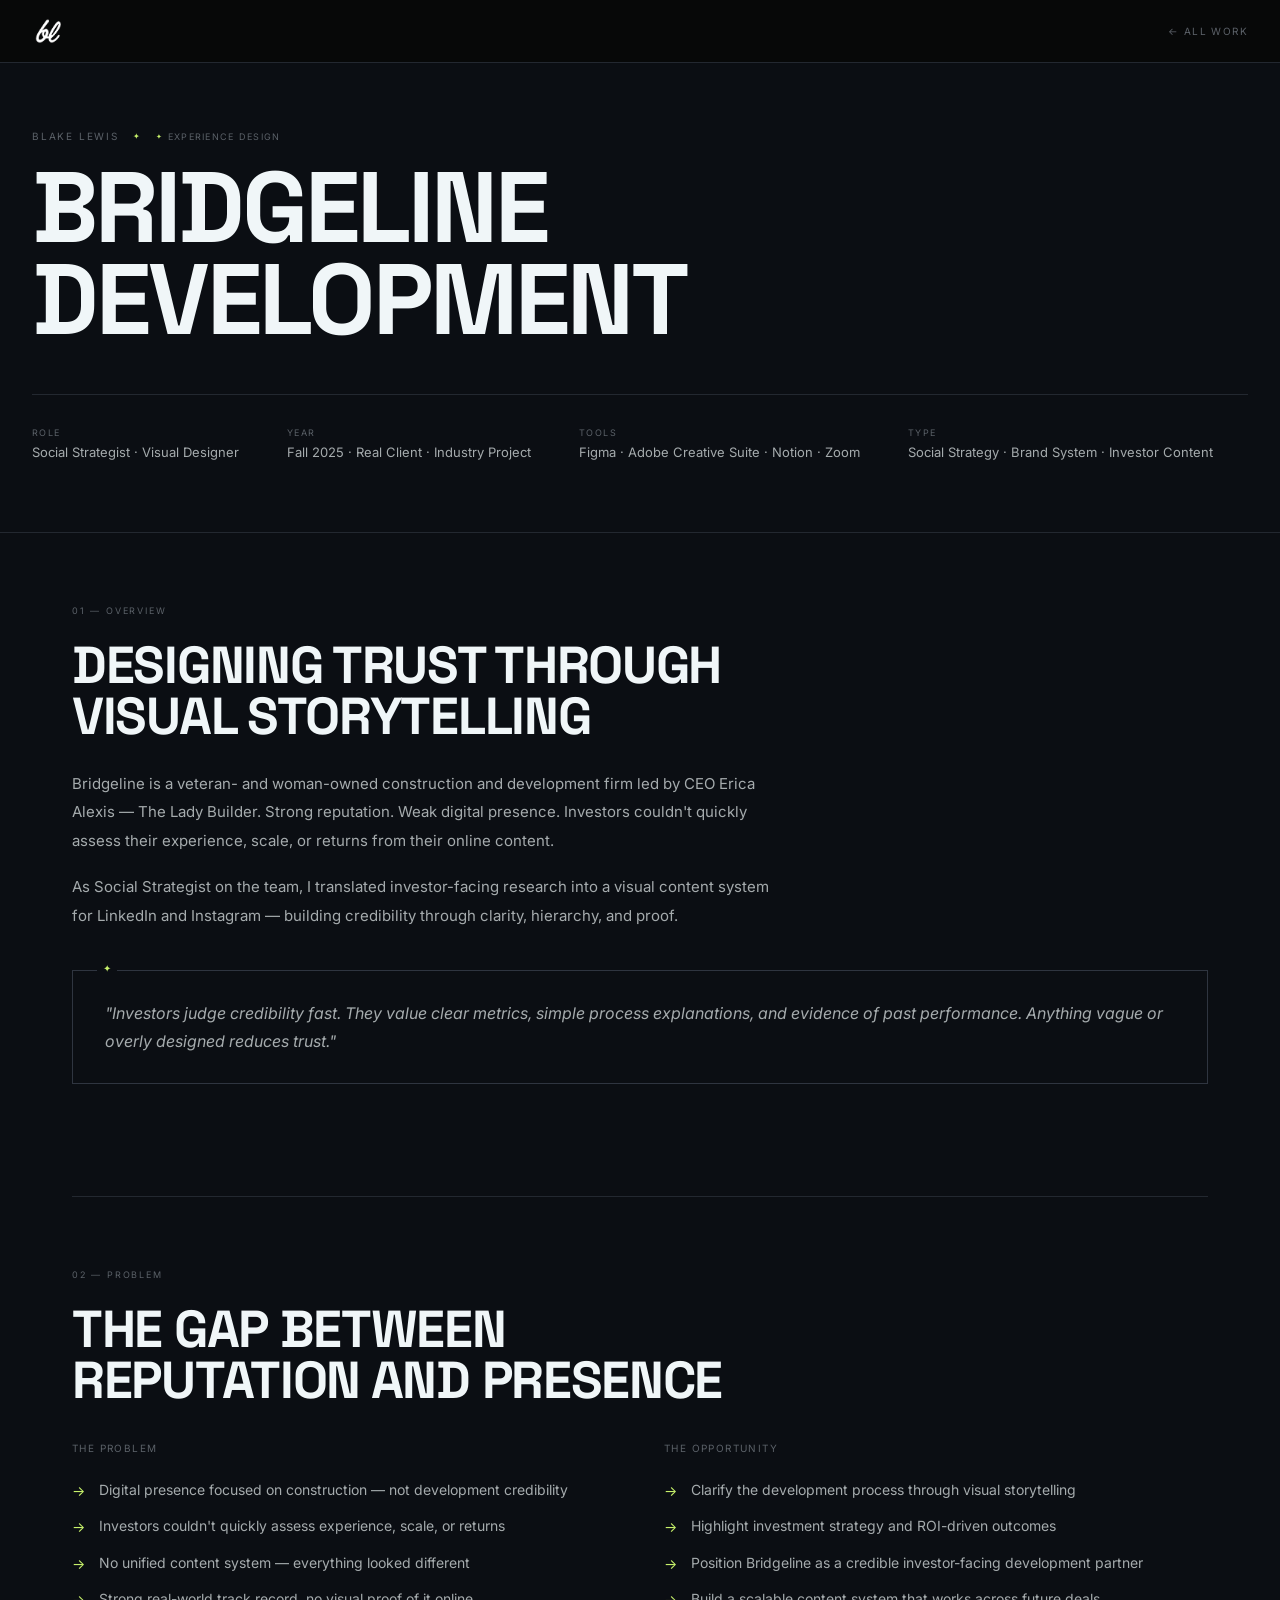
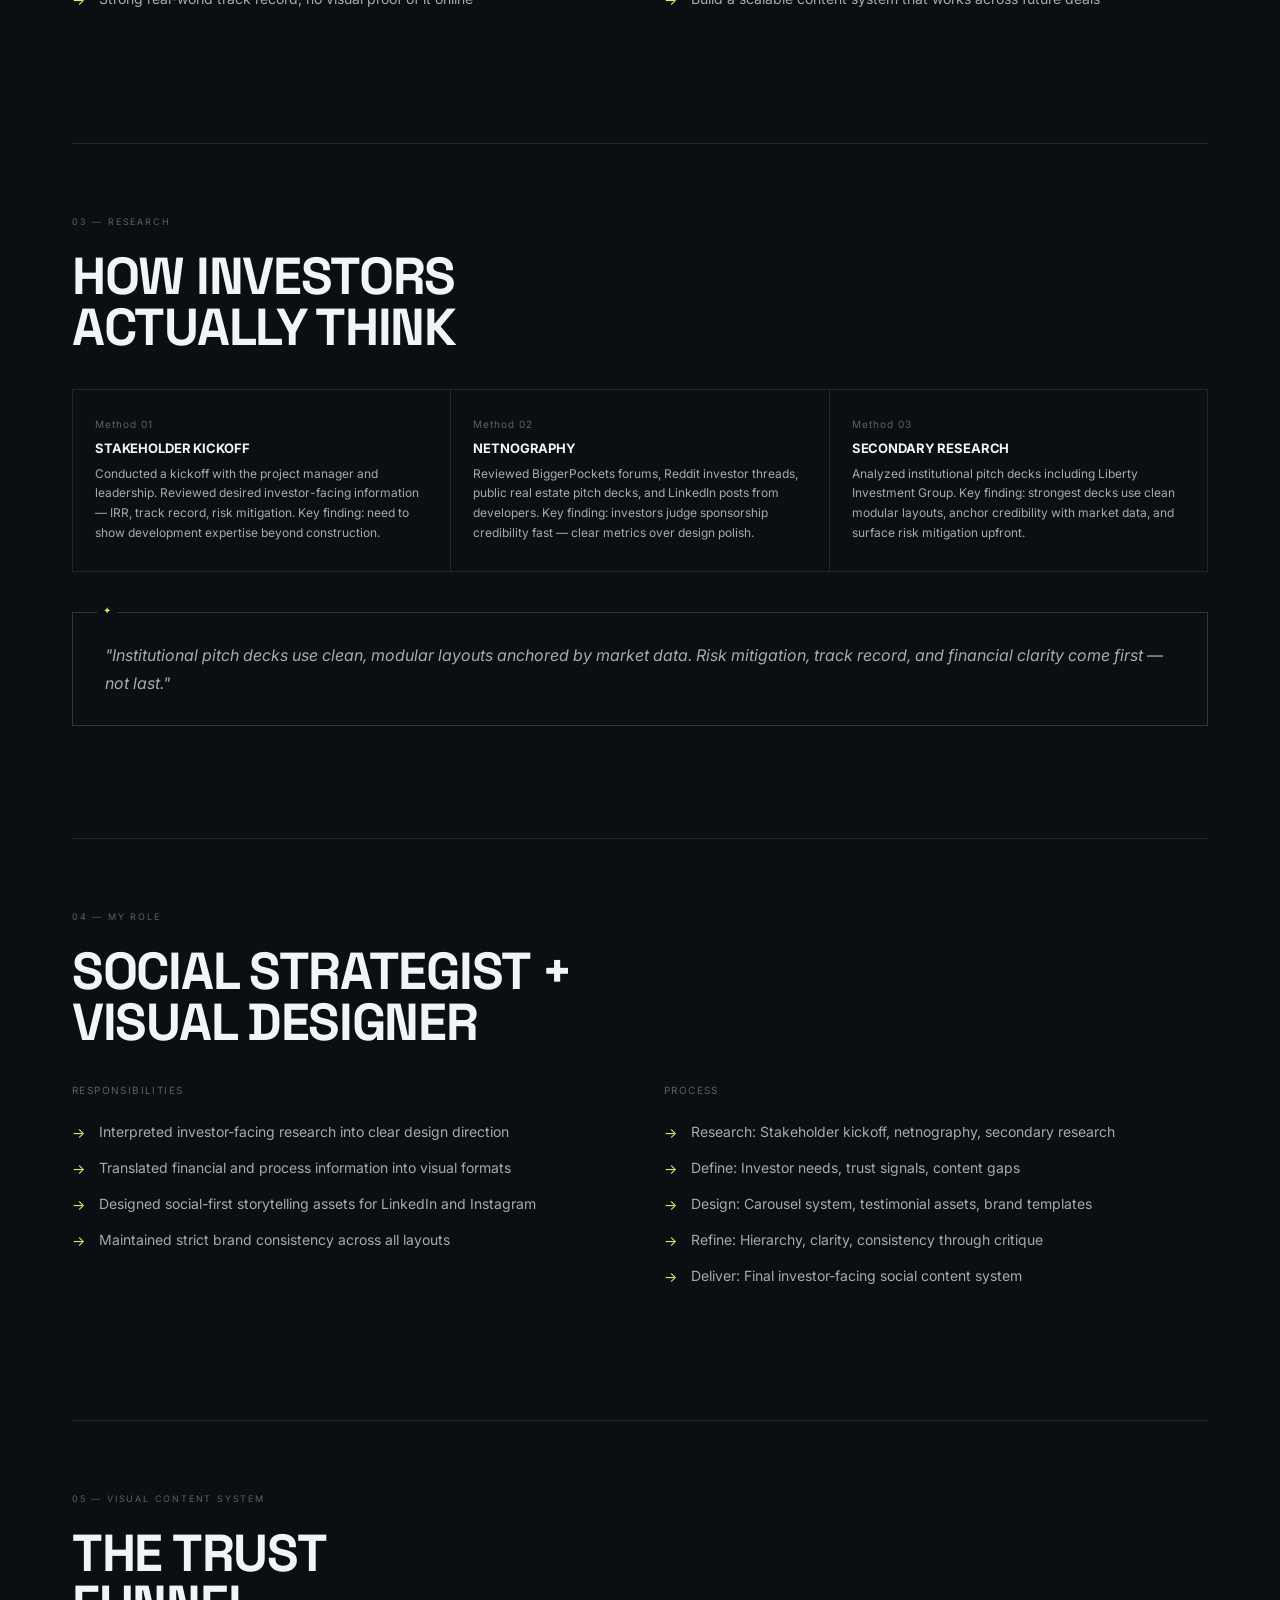
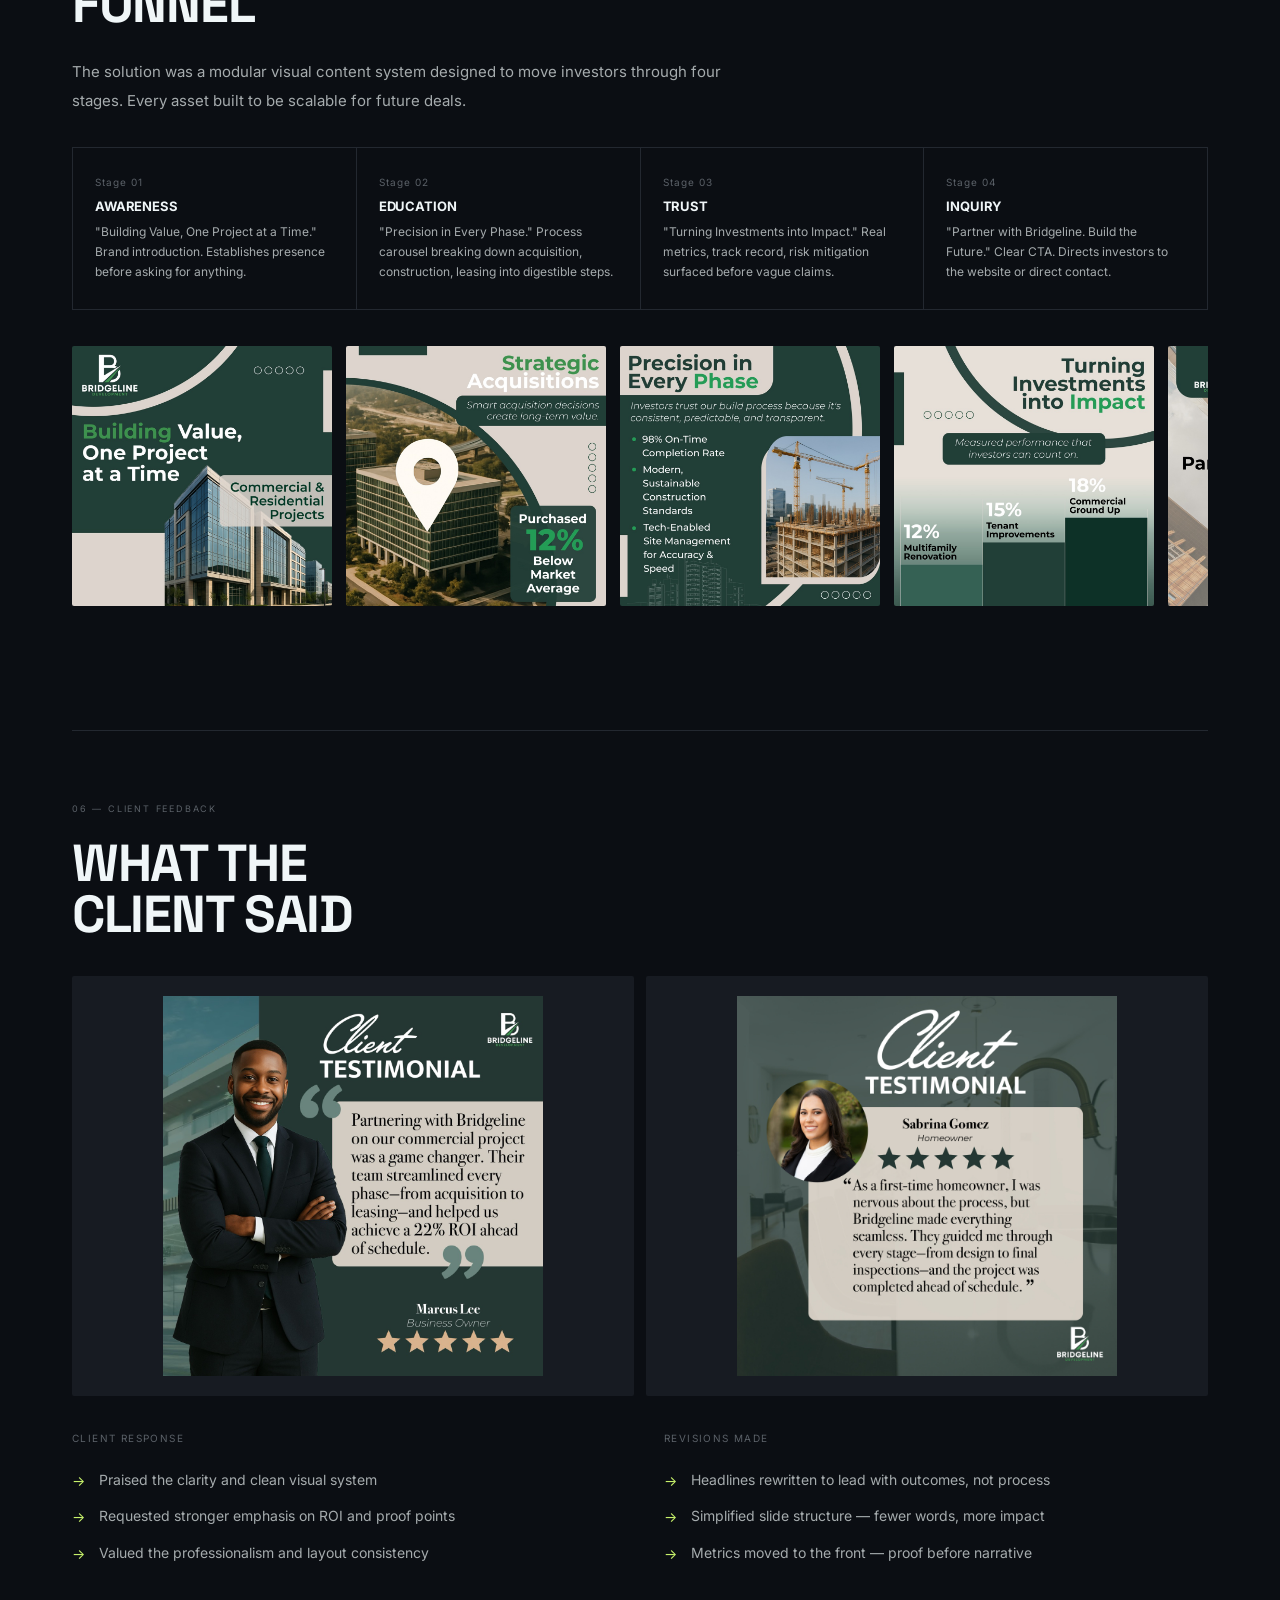
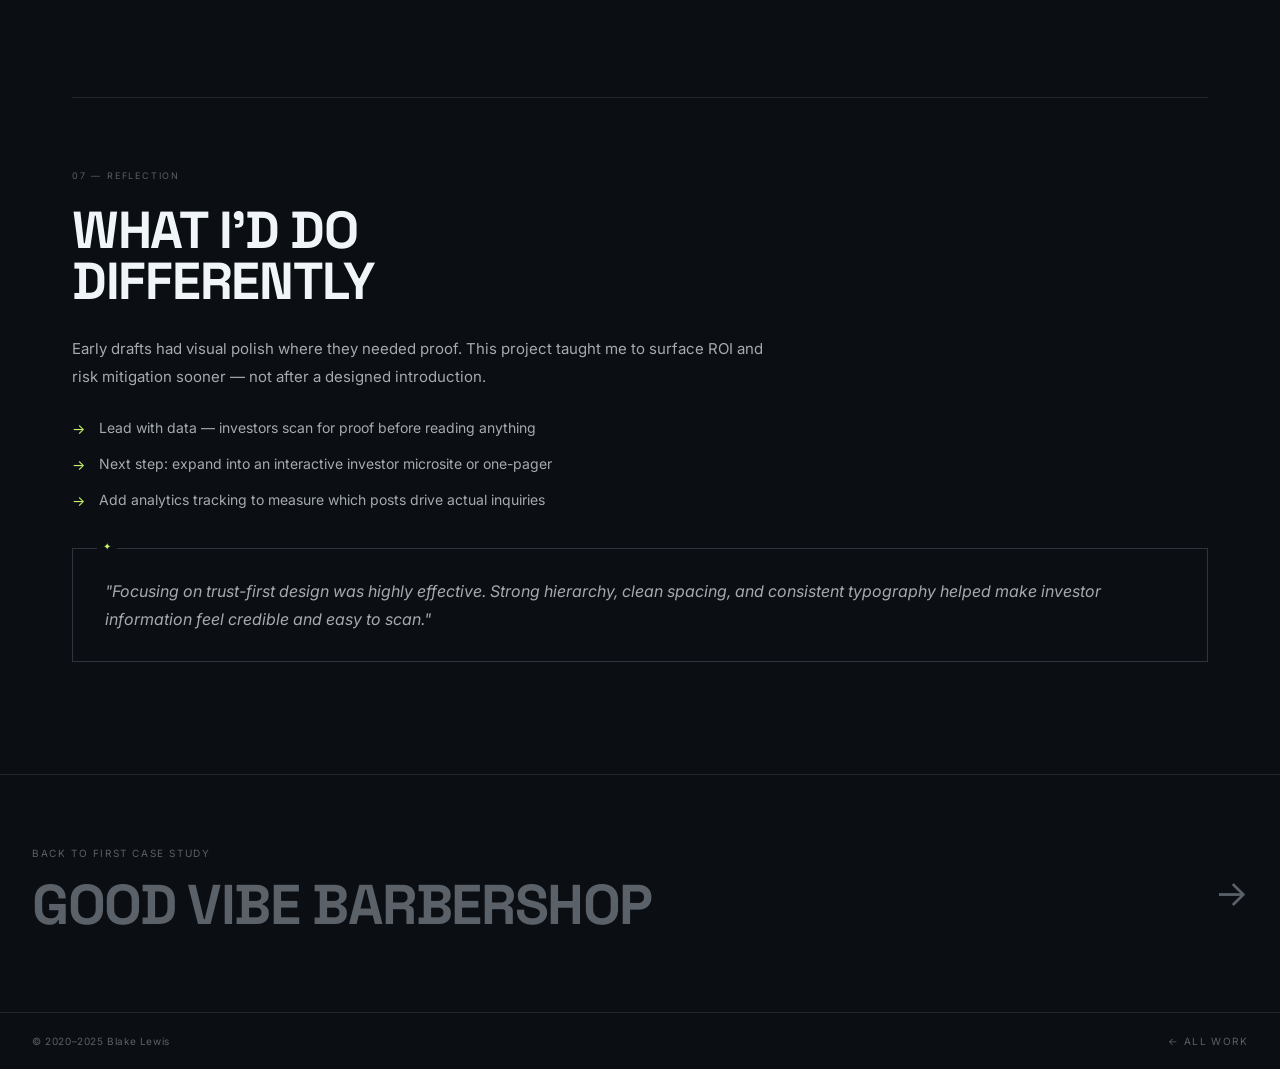
==== case-studies/bridgeline.html @ fcf8e868 "Add favicon, refresh Styling and Sorella galleries with new photos - Add site favicon (BL logo mark " ====
<!DOCTYPE html>
<html lang="en">
<head>
  <meta charset="UTF-8">
  <meta name="viewport" content="width=device-width, initial-scale=1.0">
  <title>Bridgeline Development — Blake Lewis</title>
  <link rel="preconnect" href="https://fonts.googleapis.com">
  <link rel="preconnect" href="https://fonts.gstatic.com" crossorigin>
  <link href="https://fonts.googleapis.com/css2?family=Inter:ital,wght@0,300;0,400;0,700;0,800;0,900;1,300&family=Space+Grotesk:wght@500;700&display=swap" rel="stylesheet">
  <link rel="icon" type="image/png" href="../images/favicon.png">
  <link rel="stylesheet" href="case-study.css">
</head>
<body>

<nav>
  <a class="logo" href="../index.html"><img class="logo-img" src="../images/BL-Logo.png" alt="Blake Lewis"></a>
  <a class="nav-back" href="../index.html">← All work</a>
</nav>

<section class="cs-hero">
  <div class="cs-eyebrow">
    <span>Blake Lewis</span>
    <span class="cs-eyebrow-dot">✦</span>
    <span class="cs-tag">Experience Design</span>
  </div>
  <h1 class="cs-h1">Bridgeline<br>Development</h1>
  <div class="cs-meta">
    <div class="cs-meta-item">
      <p class="cs-meta-label">Role</p>
      <p class="cs-meta-value">Social Strategist · Visual Designer</p>
    </div>
    <div class="cs-meta-item">
      <p class="cs-meta-label">Year</p>
      <p class="cs-meta-value">Fall 2025 · Real Client · Industry Project</p>
    </div>
    <div class="cs-meta-item">
      <p class="cs-meta-label">Tools</p>
      <p class="cs-meta-value">Figma · Adobe Creative Suite · Notion · Zoom</p>
    </div>
    <div class="cs-meta-item">
      <p class="cs-meta-label">Type</p>
      <p class="cs-meta-value">Social Strategy · Brand System · Investor Content</p>
    </div>
  </div>
</section>

<div class="cs-body">

  <section class="cs-section">
    <p class="cs-section-label">01 — Overview</p>
    <h2 class="cs-h2">Designing Trust Through<br>Visual Storytelling</h2>
    <p class="cs-text">Bridgeline is a veteran- and woman-owned construction and development firm led by CEO Erica Alexis — The Lady Builder. Strong reputation. Weak digital presence. Investors couldn't quickly assess their experience, scale, or returns from their online content.</p>
    <p class="cs-text">As Social Strategist on the team, I translated investor-facing research into a visual content system for LinkedIn and Instagram — building credibility through clarity, hierarchy, and proof.</p>
    <div class="quote-box">
      <p>"Investors judge credibility fast. They value clear metrics, simple process explanations, and evidence of past performance. Anything vague or overly designed reduces trust."</p>
    </div>
  </section>

  <section class="cs-section">
    <p class="cs-section-label">02 — Problem</p>
    <h2 class="cs-h2">The Gap Between<br>Reputation and Presence</h2>
    <div class="two-col">
      <div>
        <p class="two-col-label">The problem</p>
        <ul class="outcomes">
          <li class="outcome">Digital presence focused on construction — not development credibility</li>
          <li class="outcome">Investors couldn't quickly assess experience, scale, or returns</li>
          <li class="outcome">No unified content system — everything looked different</li>
          <li class="outcome">Strong real-world track record, no visual proof of it online</li>
        </ul>
      </div>
      <div>
        <p class="two-col-label">The opportunity</p>
        <ul class="outcomes">
          <li class="outcome">Clarify the development process through visual storytelling</li>
          <li class="outcome">Highlight investment strategy and ROI-driven outcomes</li>
          <li class="outcome">Position Bridgeline as a credible investor-facing development partner</li>
          <li class="outcome">Build a scalable content system that works across future deals</li>
        </ul>
      </div>
    </div>
  </section>

  <section class="cs-section">
    <p class="cs-section-label">03 — Research</p>
    <h2 class="cs-h2">How Investors<br>Actually Think</h2>
    <div class="process-grid">
      <div class="ps">
        <p class="ps-num">Method 01</p>
        <p class="ps-title">Stakeholder Kickoff</p>
        <p class="ps-desc">Conducted a kickoff with the project manager and leadership. Reviewed desired investor-facing information — IRR, track record, risk mitigation. Key finding: need to show development expertise beyond construction.</p>
      </div>
      <div class="ps">
        <p class="ps-num">Method 02</p>
        <p class="ps-title">Netnography</p>
        <p class="ps-desc">Reviewed BiggerPockets forums, Reddit investor threads, public real estate pitch decks, and LinkedIn posts from developers. Key finding: investors judge sponsorship credibility fast — clear metrics over design polish.</p>
      </div>
      <div class="ps">
        <p class="ps-num">Method 03</p>
        <p class="ps-title">Secondary Research</p>
        <p class="ps-desc">Analyzed institutional pitch decks including Liberty Investment Group. Key finding: strongest decks use clean modular layouts, anchor credibility with market data, and surface risk mitigation upfront.</p>
      </div>
    </div>
    <div class="quote-box">
      <p>"Institutional pitch decks use clean, modular layouts anchored by market data. Risk mitigation, track record, and financial clarity come first — not last."</p>
    </div>
  </section>

  <section class="cs-section">
    <p class="cs-section-label">04 — My Role</p>
    <h2 class="cs-h2">Social Strategist +<br>Visual Designer</h2>
    <div class="two-col">
      <div>
        <p class="two-col-label">Responsibilities</p>
        <ul class="outcomes">
          <li class="outcome">Interpreted investor-facing research into clear design direction</li>
          <li class="outcome">Translated financial and process information into visual formats</li>
          <li class="outcome">Designed social-first storytelling assets for LinkedIn and Instagram</li>
          <li class="outcome">Maintained strict brand consistency across all layouts</li>
        </ul>
      </div>
      <div>
        <p class="two-col-label">Process</p>
        <ul class="outcomes">
          <li class="outcome">Research: Stakeholder kickoff, netnography, secondary research</li>
          <li class="outcome">Define: Investor needs, trust signals, content gaps</li>
          <li class="outcome">Design: Carousel system, testimonial assets, brand templates</li>
          <li class="outcome">Refine: Hierarchy, clarity, consistency through critique</li>
          <li class="outcome">Deliver: Final investor-facing social content system</li>
        </ul>
      </div>
    </div>
  </section>

  <section class="cs-section">
    <p class="cs-section-label">05 — Visual Content System</p>
    <h2 class="cs-h2">The Trust<br>Funnel</h2>
    <p class="cs-text">The solution was a modular visual content system designed to move investors through four stages. Every asset built to be scalable for future deals.</p>
    <div class="process-grid" style="margin-top:32px;">
      <div class="ps">
        <p class="ps-num">Stage 01</p>
        <p class="ps-title">Awareness</p>
        <p class="ps-desc">"Building Value, One Project at a Time." Brand introduction. Establishes presence before asking for anything.</p>
      </div>
      <div class="ps">
        <p class="ps-num">Stage 02</p>
        <p class="ps-title">Education</p>
        <p class="ps-desc">"Precision in Every Phase." Process carousel breaking down acquisition, construction, leasing into digestible steps.</p>
      </div>
      <div class="ps">
        <p class="ps-num">Stage 03</p>
        <p class="ps-title">Trust</p>
        <p class="ps-desc">"Turning Investments into Impact." Real metrics, track record, risk mitigation surfaced before vague claims.</p>
      </div>
      <div class="ps">
        <p class="ps-num">Stage 04</p>
        <p class="ps-title">Inquiry</p>
        <p class="ps-desc">"Partner with Bridgeline. Build the Future." Clear CTA. Directs investors to the website or direct contact.</p>
      </div>
    </div>
    <div class="cs-carousel">
      <div class="cs-carousel-slide">
        <img src="../images/case-studies/bridgeline/carousel-01.jpg" alt="Carousel slide 1: Building Value, One Project at a Time">
      </div>
      <div class="cs-carousel-slide">
        <img src="../images/case-studies/bridgeline/carousel-02.jpg" alt="Carousel slide 2: Strategic Acquisitions">
      </div>
      <div class="cs-carousel-slide">
        <img src="../images/case-studies/bridgeline/carousel-03.jpg" alt="Carousel slide 3: Precision in Every Phase">
      </div>
      <div class="cs-carousel-slide">
        <img src="../images/case-studies/bridgeline/carousel-04.jpg" alt="Carousel slide 4: Turning Investments into Impact">
      </div>
      <div class="cs-carousel-slide">
        <img src="../images/case-studies/bridgeline/carousel-05.jpg" alt="Carousel slide 5: Partner with Bridgeline, Build the Future">
      </div>
    </div>
  </section>

  <section class="cs-section">
    <p class="cs-section-label">06 — Client Feedback</p>
    <h2 class="cs-h2">What the<br>Client Said</h2>
    <div class="cs-gallery cs-gallery-matched">
      <figure class="cs-figure cs-figure-contain">
        <img src="../images/case-studies/bridgeline/testimonial.jpg" alt="Bridgeline client testimonial social card">
        <figcaption class="cs-figure-caption">Client testimonial asset</figcaption>
      </figure>
      <figure class="cs-figure cs-figure-contain">
        <img src="../images/case-studies/bridgeline/testimonial-02.jpg" alt="Second Bridgeline client testimonial social card"
             onerror="this.outerHTML='&lt;div class=&quot;img-placeholder-card&quot;&gt;Add image:&lt;br&gt;images/case-studies/bridgeline/testimonial-02.jpg&lt;/div&gt;'">
        <figcaption class="cs-figure-caption">Client testimonial asset</figcaption>
      </figure>
    </div>
    <div class="two-col">
      <div>
        <p class="two-col-label">Client response</p>
        <ul class="outcomes">
          <li class="outcome">Praised the clarity and clean visual system</li>
          <li class="outcome">Requested stronger emphasis on ROI and proof points</li>
          <li class="outcome">Valued the professionalism and layout consistency</li>
        </ul>
      </div>
      <div>
        <p class="two-col-label">Revisions made</p>
        <ul class="outcomes">
          <li class="outcome">Headlines rewritten to lead with outcomes, not process</li>
          <li class="outcome">Simplified slide structure — fewer words, more impact</li>
          <li class="outcome">Metrics moved to the front — proof before narrative</li>
        </ul>
      </div>
    </div>
  </section>

  <section class="cs-section">
    <p class="cs-section-label">07 — Reflection</p>
    <h2 class="cs-h2">What I'd Do<br>Differently</h2>
    <p class="cs-text">Early drafts had visual polish where they needed proof. This project taught me to surface ROI and risk mitigation sooner — not after a designed introduction.</p>
    <ul class="outcomes" style="margin-top:24px;">
      <li class="outcome">Lead with data — investors scan for proof before reading anything</li>
      <li class="outcome">Next step: expand into an interactive investor microsite or one-pager</li>
      <li class="outcome">Add analytics tracking to measure which posts drive actual inquiries</li>
    </ul>
    <div class="quote-box" style="margin-top:36px;">
      <p>"Focusing on trust-first design was highly effective. Strong hierarchy, clean spacing, and consistent typography helped make investor information feel credible and easy to scan."</p>
    </div>
  </section>

</div>

<a class="next-cs" href="good-vibe.html">
  <div>
    <p class="next-label">Back to first case study</p>
    <p class="next-title">Good Vibe Barbershop</p>
  </div>
  <span class="next-arrow">→</span>
</a>

<div class="cs-footer">
  <span class="cs-footer-copy">© 2020–2025 Blake Lewis</span>
  <a class="nav-back" href="../index.html">← All work</a>
</div>

<script src="case-study.js"></script>
</body>
</html>
---- case-studies/case-study.css ----
*, *::before, *::after { box-sizing: border-box; margin: 0; padding: 0; }

:root {
  --black: #0b0e13;
  --surface: #12161c;
  --card: #171b22;
  --border: #232830;
  --border-light: #2f3540;
  --text: #f0f6f8;
  --text-mid: #a5abad;
  --text-dim: #5b6168;
  --accent: #C8F26B;
  --font-display: 'Space Grotesk', 'Inter', -apple-system, sans-serif;
  --t: 0.28s cubic-bezier(0.4,0,0.2,1);
}

html { scroll-behavior: smooth; }
body {
  background: var(--black);
  color: var(--text);
  font-family: 'Inter', -apple-system, sans-serif;
  -webkit-font-smoothing: antialiased;
  overflow-x: hidden;
}

/* NAV */
nav {
  position: fixed; top: 0; left: 0; right: 0; z-index: 100;
  display: flex; align-items: center; justify-content: space-between;
  padding: 18px 32px;
  background: rgba(8,8,8,.92); backdrop-filter: blur(16px);
  border-bottom: .5px solid var(--border);
}
.logo {
  display: flex; align-items: center;
  font-family: var(--font-display);
  font-size: 22px; font-weight: 700;
  color: var(--text); text-decoration: none;
}
.logo-img { height: 26px; width: auto; display: block; }
.nav-back {
  font-size: 10px; letter-spacing: .14em; text-transform: uppercase;
  color: var(--text-dim); text-decoration: none; display: flex; align-items: center; gap: 8px;
  transition: color .2s;
}
.nav-back:hover { color: var(--text); }

/* HERO */
.cs-hero {
  padding: 130px 32px 72px;
  border-bottom: .5px solid var(--border);
  position: relative;
}

.cs-eyebrow {
  font-size: 10px; letter-spacing: .18em; text-transform: uppercase;
  color: var(--text-dim); margin-bottom: 20px;
  display: flex; align-items: center; gap: 14px;
}
.cs-eyebrow-dot { color: var(--accent); font-size: 8px; }

.cs-tag {
  font-size: 9px; letter-spacing: .14em; text-transform: uppercase;
  color: var(--text-dim); display: flex; align-items: center; gap: 5px;
}
.cs-tag::before { content: '✦'; font-size: 7px; color: var(--accent); }

.cs-h1 {
  font-family: var(--font-display);
  font-size: clamp(48px, 9vw, 100px);
  font-weight: 700; text-transform: uppercase;
  letter-spacing: -.03em; line-height: .92;
  color: var(--text); margin-bottom: 48px;
}

.cs-meta {
  display: flex; gap: 48px; flex-wrap: wrap;
  padding-top: 32px; border-top: .5px solid var(--border);
}
.cs-meta-item {}
.cs-meta-label {
  font-size: 9px; letter-spacing: .16em; text-transform: uppercase;
  color: var(--text-dim); margin-bottom: 6px;
}
.cs-meta-value { font-size: 13px; color: var(--text-mid); }

/* BODY */
.cs-body { max-width: 1200px; margin: 0 auto; padding: 0 32px; }

.cs-section {
  padding: 72px 0;
  border-bottom: .5px solid var(--border);
}
.cs-section:last-child { border-bottom: none; }

.cs-section-label {
  font-size: 9px; letter-spacing: .2em; text-transform: uppercase;
  color: var(--text-dim); margin-bottom: 24px;
}


.cs-h2 {
  font-family: var(--font-display);
  font-size: clamp(30px, 5vw, 52px); font-weight: 700;
  text-transform: uppercase; letter-spacing: -.025em;
  color: var(--text); line-height: .98; margin-bottom: 28px;
}

.cs-text {
  font-size: 15px; line-height: 1.9; color: var(--text-mid); max-width: 700px;
}
.cs-text + .cs-text { margin-top: 18px; }

/* STATS */
.stat-row {
  display: grid; grid-template-columns: repeat(3,1fr);
  gap: 1px; background: var(--border);
  border: .5px solid var(--border); margin: 40px 0;
}
@media(max-width:600px){ .stat-row { grid-template-columns:1fr; } }

.stat-box { background: var(--black); padding: 40px 28px; }
.stat-num {
  font-family: var(--font-display);
  font-size: clamp(44px,6.5vw,76px); font-weight: 700;
  letter-spacing: -.02em; color: var(--text); line-height: 1; margin-bottom: 10px;
}
.stat-label {
  font-size: 11px; letter-spacing: .1em; text-transform: uppercase; color: var(--text-dim);
}

/* PROCESS GRID */
.process-grid {
  display: grid; grid-template-columns: repeat(auto-fit, minmax(200px,1fr));
  margin: 36px 0;
  border-top: .5px solid var(--border); border-left: .5px solid var(--border);
}
.ps {
  background: var(--black); padding: 28px 22px;
  border-right: .5px solid var(--border); border-bottom: .5px solid var(--border);
}
.ps-num { font-size: 10px; color: var(--text-dim); letter-spacing: .1em; margin-bottom: 10px; }
.ps-title {
  font-size: 13px; font-weight: 700; text-transform: uppercase;
  letter-spacing: -.01em; color: var(--text); margin-bottom: 8px;
}
.ps-desc { font-size: 12px; color: var(--text-mid); line-height: 1.65; }

/* TWO COL */
.two-col {
  display: grid; grid-template-columns: 1fr 1fr; gap: 48px; margin: 36px 0;
}
@media(max-width:768px){ .two-col { grid-template-columns:1fr; gap:28px; } }
.two-col-label {
  font-size: 10px; letter-spacing: .14em; text-transform: uppercase;
  color: var(--text-dim); margin-bottom: 16px;
}

.brand-row-label {
  display: flex; align-items: baseline; flex-wrap: wrap; gap: 12px;
  margin: 40px 0 16px; padding-top: 24px; border-top: .5px solid var(--border);
}
.brand-row-name {
  font-family: var(--font-display); font-size: 20px; font-weight: 700;
  text-transform: uppercase; letter-spacing: -.01em; color: var(--text);
}
.brand-row-name.brand-row-winner { color: var(--accent); }
.brand-row-desc {
  font-size: 11px; letter-spacing: .1em; text-transform: uppercase; color: var(--text-dim);
}
.brand-row-winner-tag {
  margin-left: auto; font-size: 10px; letter-spacing: .08em; text-transform: uppercase;
  color: var(--accent); border: 1px solid var(--accent); border-radius: 999px;
  padding: 5px 12px;
}
@media(max-width:600px){ .brand-row-winner-tag { margin-left: 0; } }

/* IMAGE GALLERY */
.cs-gallery {
  display: grid; grid-template-columns: repeat(2, 1fr); gap: 12px;
  margin: 36px 0;
}
.cs-gallery.cs-gallery-single { grid-template-columns: 1fr; }
.cs-gallery.cs-gallery-3 { grid-template-columns: repeat(3, 1fr); }
@media(max-width:768px){ .cs-gallery, .cs-gallery.cs-gallery-3 { grid-template-columns: 1fr; } }

.cs-figure { background: var(--card); border-radius: 2px; overflow: hidden; }
.cs-figure img { width: 100%; height: 100%; object-fit: cover; display: block; }

.cs-gallery-matched .cs-figure { height: 420px; }
.cs-gallery-matched .cs-figure.cs-figure-contain img { object-fit: contain; padding: 20px; }
.cs-gallery-top .cs-figure img { object-position: top; }
@media(max-width:768px){ .cs-gallery-matched .cs-figure { height: 320px; } }
.img-placeholder-card {
  width: 100%; height: 100%;
  display: flex; align-items: center; justify-content: center;
  background: var(--card); border: .5px dashed var(--border-light);
  font-size: 10px; letter-spacing: .12em; text-transform: uppercase;
  color: var(--text-dim); text-align: center; padding: 16px;
}
.cs-figure-caption {
  padding: 12px 4px 0; font-size: 10px; letter-spacing: .1em; text-transform: uppercase;
  color: var(--text-dim);
}

/* CAROUSEL */
.cs-carousel {
  display: flex; gap: 14px; overflow-x: auto; scroll-snap-type: x mandatory;
  margin: 36px 0; padding-bottom: 16px;
  scrollbar-color: var(--text) var(--card);
  scrollbar-width: thin;
}
.cs-carousel::-webkit-scrollbar { height: 6px; }
.cs-carousel::-webkit-scrollbar-track { background: var(--card); border-radius: 4px; }
.cs-carousel::-webkit-scrollbar-thumb { background: var(--text); border-radius: 4px; }
.cs-carousel-slide {
  flex: 0 0 260px; scroll-snap-align: start;
  border-radius: 2px; overflow: hidden; background: var(--card);
}
.cs-carousel-slide img { width: 100%; display: block; }

/* OUTCOME LIST */
.outcomes { list-style: none; margin: 24px 0; display: flex; flex-direction: column; gap: 12px; }
.outcome {
  display: flex; align-items: flex-start; gap: 14px;
  font-size: 14px; color: var(--text-mid); line-height: 1.65;
}
.outcome::before { content: '→'; color: var(--accent); flex-shrink: 0; margin-top: 1px; }
.outcomes-problems .outcome::before { color: #ff5c5c; }

/* QUOTE BOX */
.quote-box {
  border: .5px solid var(--border-light); padding: 28px 32px;
  margin: 40px 0; position: relative;
}
.quote-box::before {
  content: '✦';
  position: absolute; top: -9px; left: 24px;
  font-size: 10px; color: var(--accent); background: var(--black); padding: 0 6px;
}
.quote-box p { font-size: 16px; line-height: 1.75; color: var(--text-mid); font-style: italic; }

/* NEXT PROJECT */
.next-cs {
  display: flex; align-items: center; justify-content: space-between;
  padding: 72px 32px; border-top: .5px solid var(--border);
  text-decoration: none; transition: background var(--t);
}
.next-cs:hover { background: var(--surface); }
.next-cs:hover .next-title { color: var(--text); }
.next-cs:hover .next-arrow { transform: translateX(10px); color: var(--text); }
.next-label { font-size: 10px; letter-spacing: .16em; text-transform: uppercase; color: var(--text-dim); margin-bottom: 10px; }
.next-title {
  font-family: var(--font-display);
  font-size: clamp(30px,5vw,56px); font-weight: 700; text-transform: uppercase;
  letter-spacing: -.025em; color: var(--text-dim); transition: color var(--t);
}
.next-arrow { font-size: 36px; color: var(--text-dim); transition: all var(--t); }

/* FOOTER */
.cs-footer {
  padding: 22px 32px; border-top: .5px solid var(--border);
  display: flex; align-items: center; justify-content: space-between;
}
.cs-footer-copy { font-size: 10px; color: var(--text-dim); letter-spacing: .06em; }

@media(max-width:600px){
  nav { padding: 16px 20px; }
  .cs-hero { padding: 110px 20px 56px; }
  .cs-body { padding: 0 20px; }
  .next-cs { padding: 56px 20px; }
  .cs-footer { padding: 18px 20px; }
}
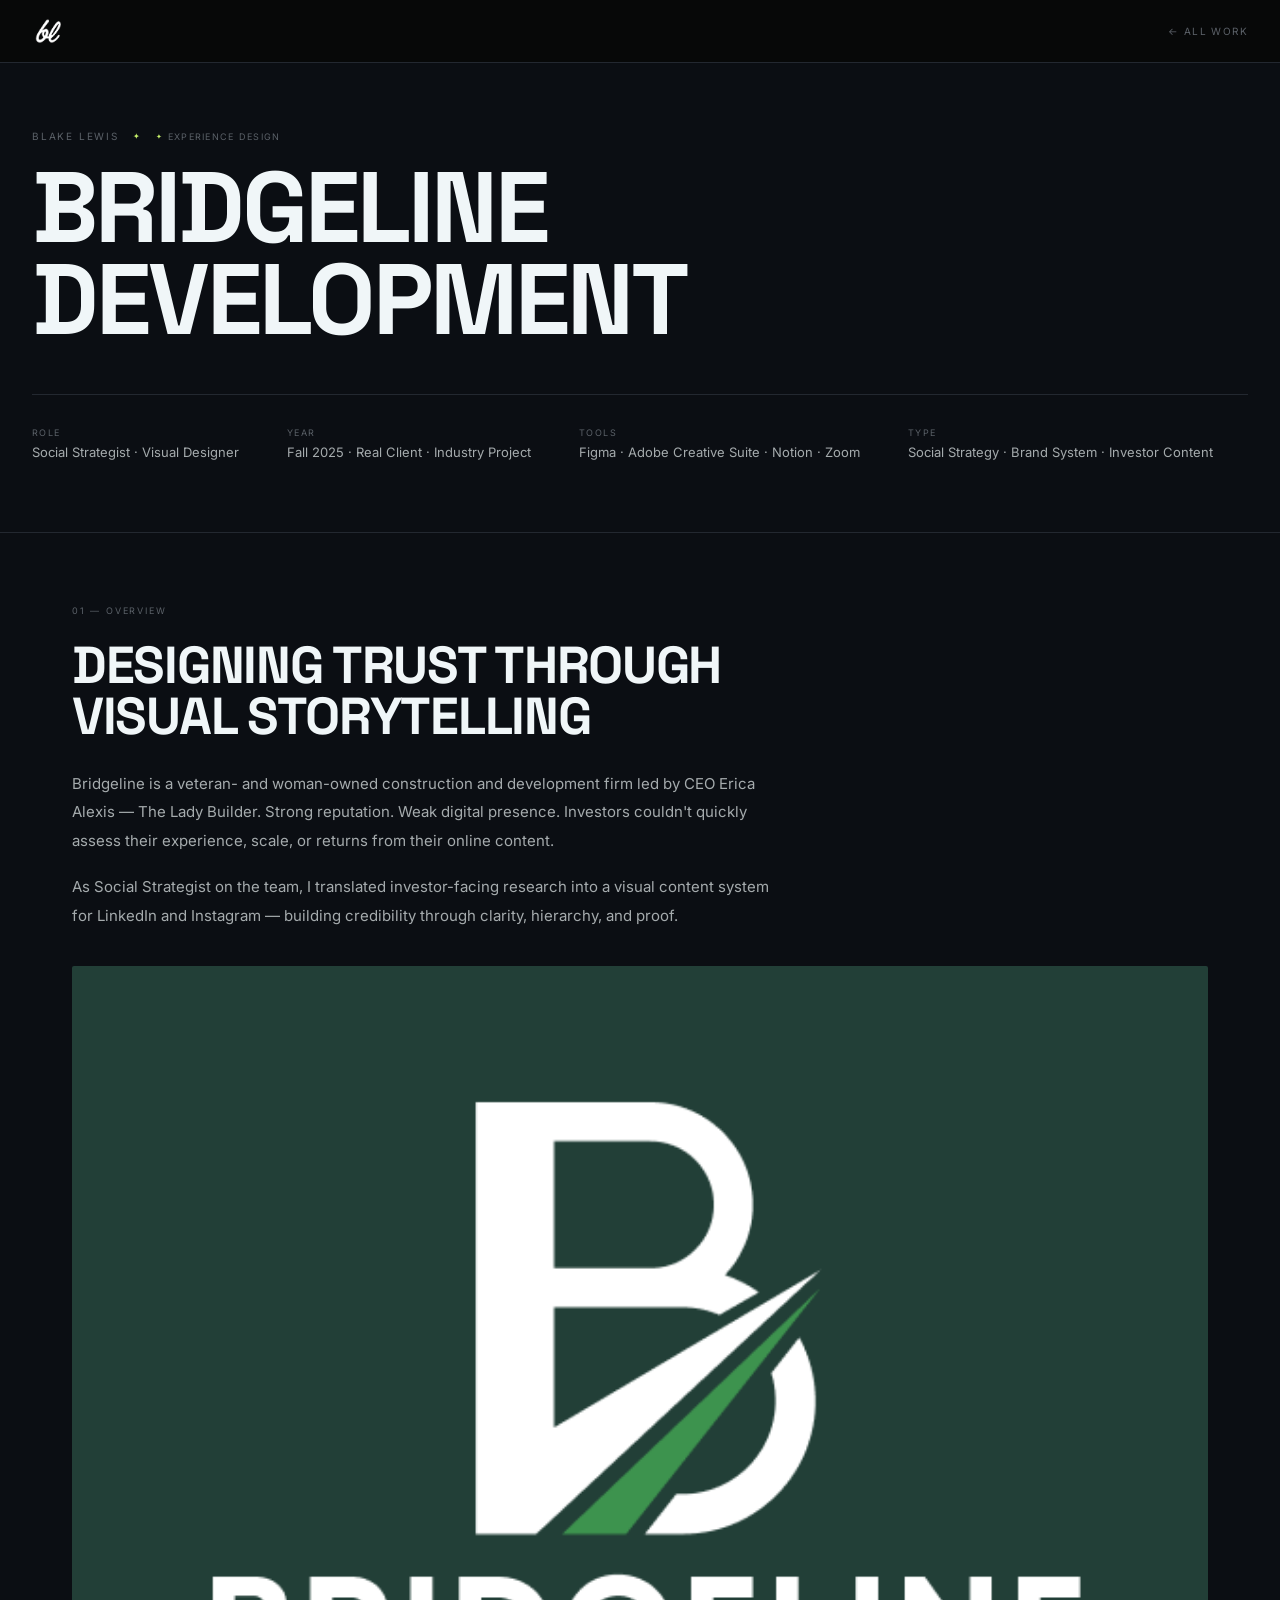
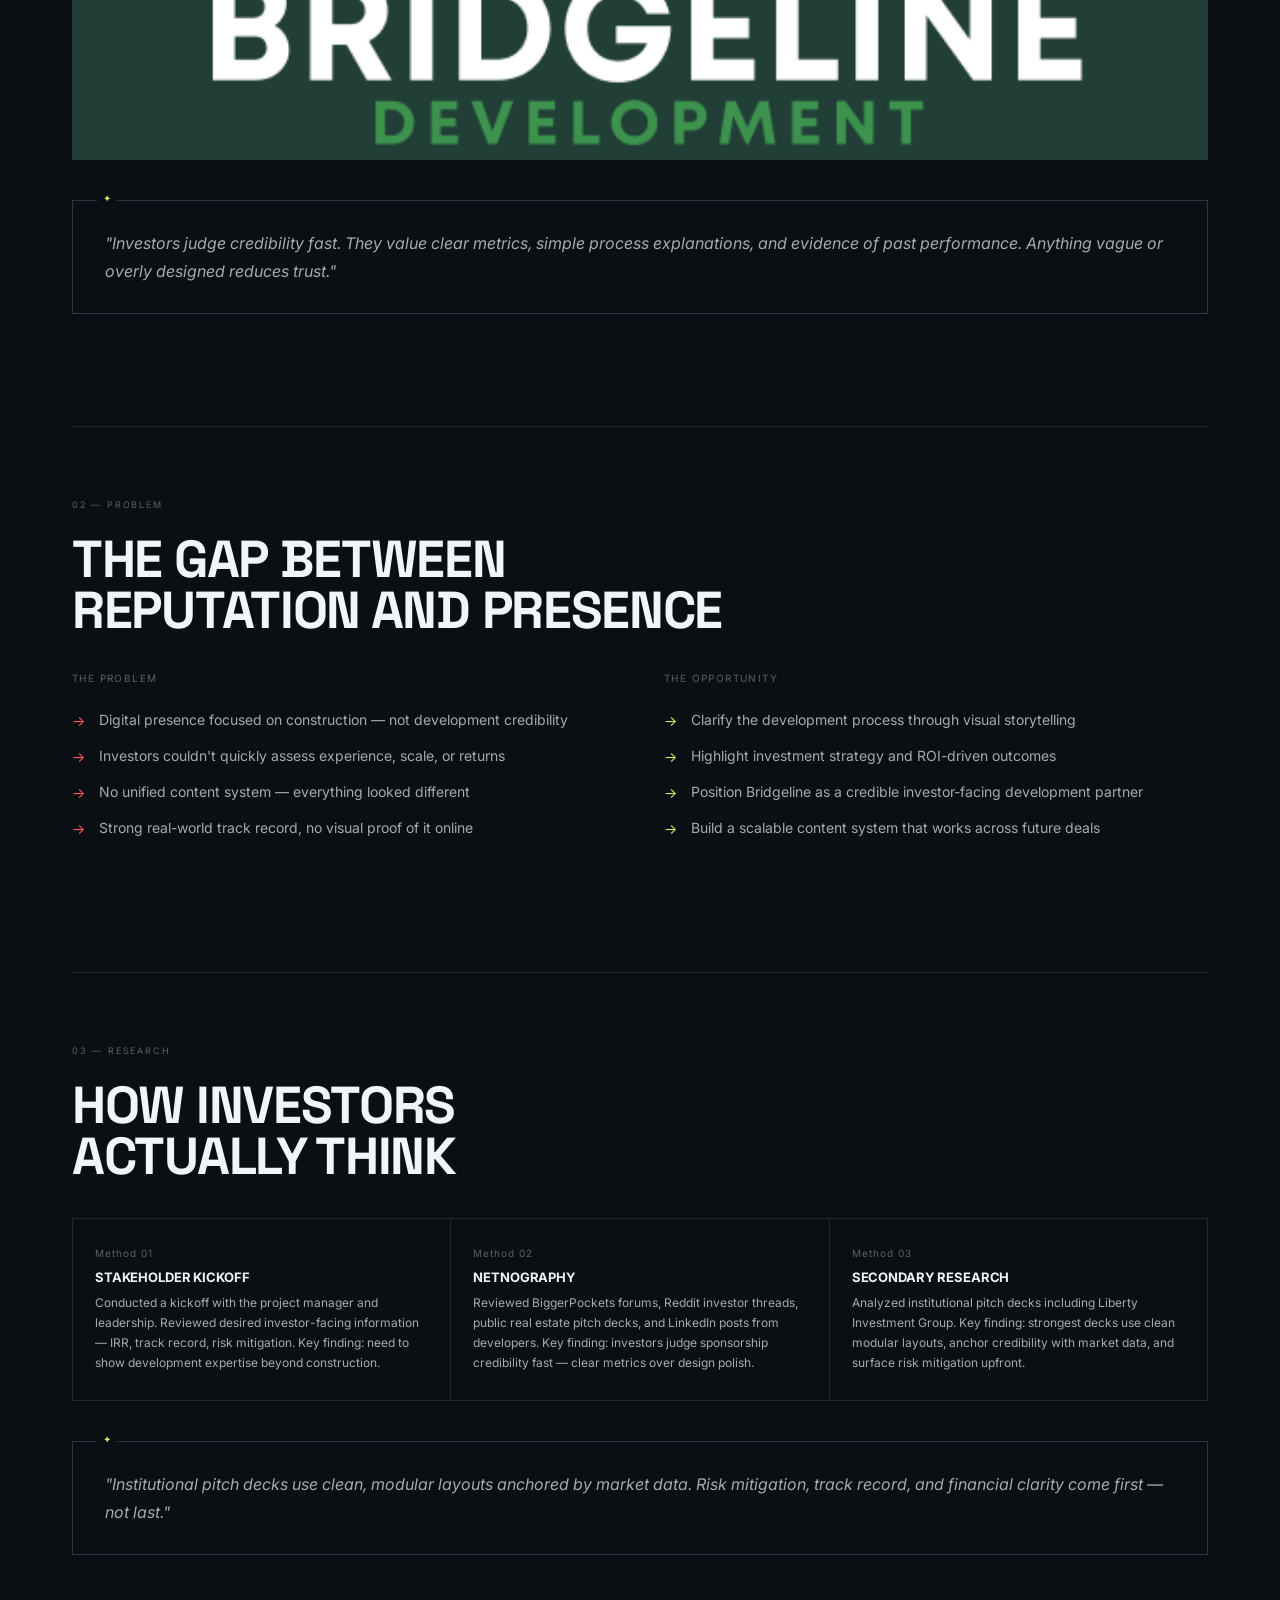
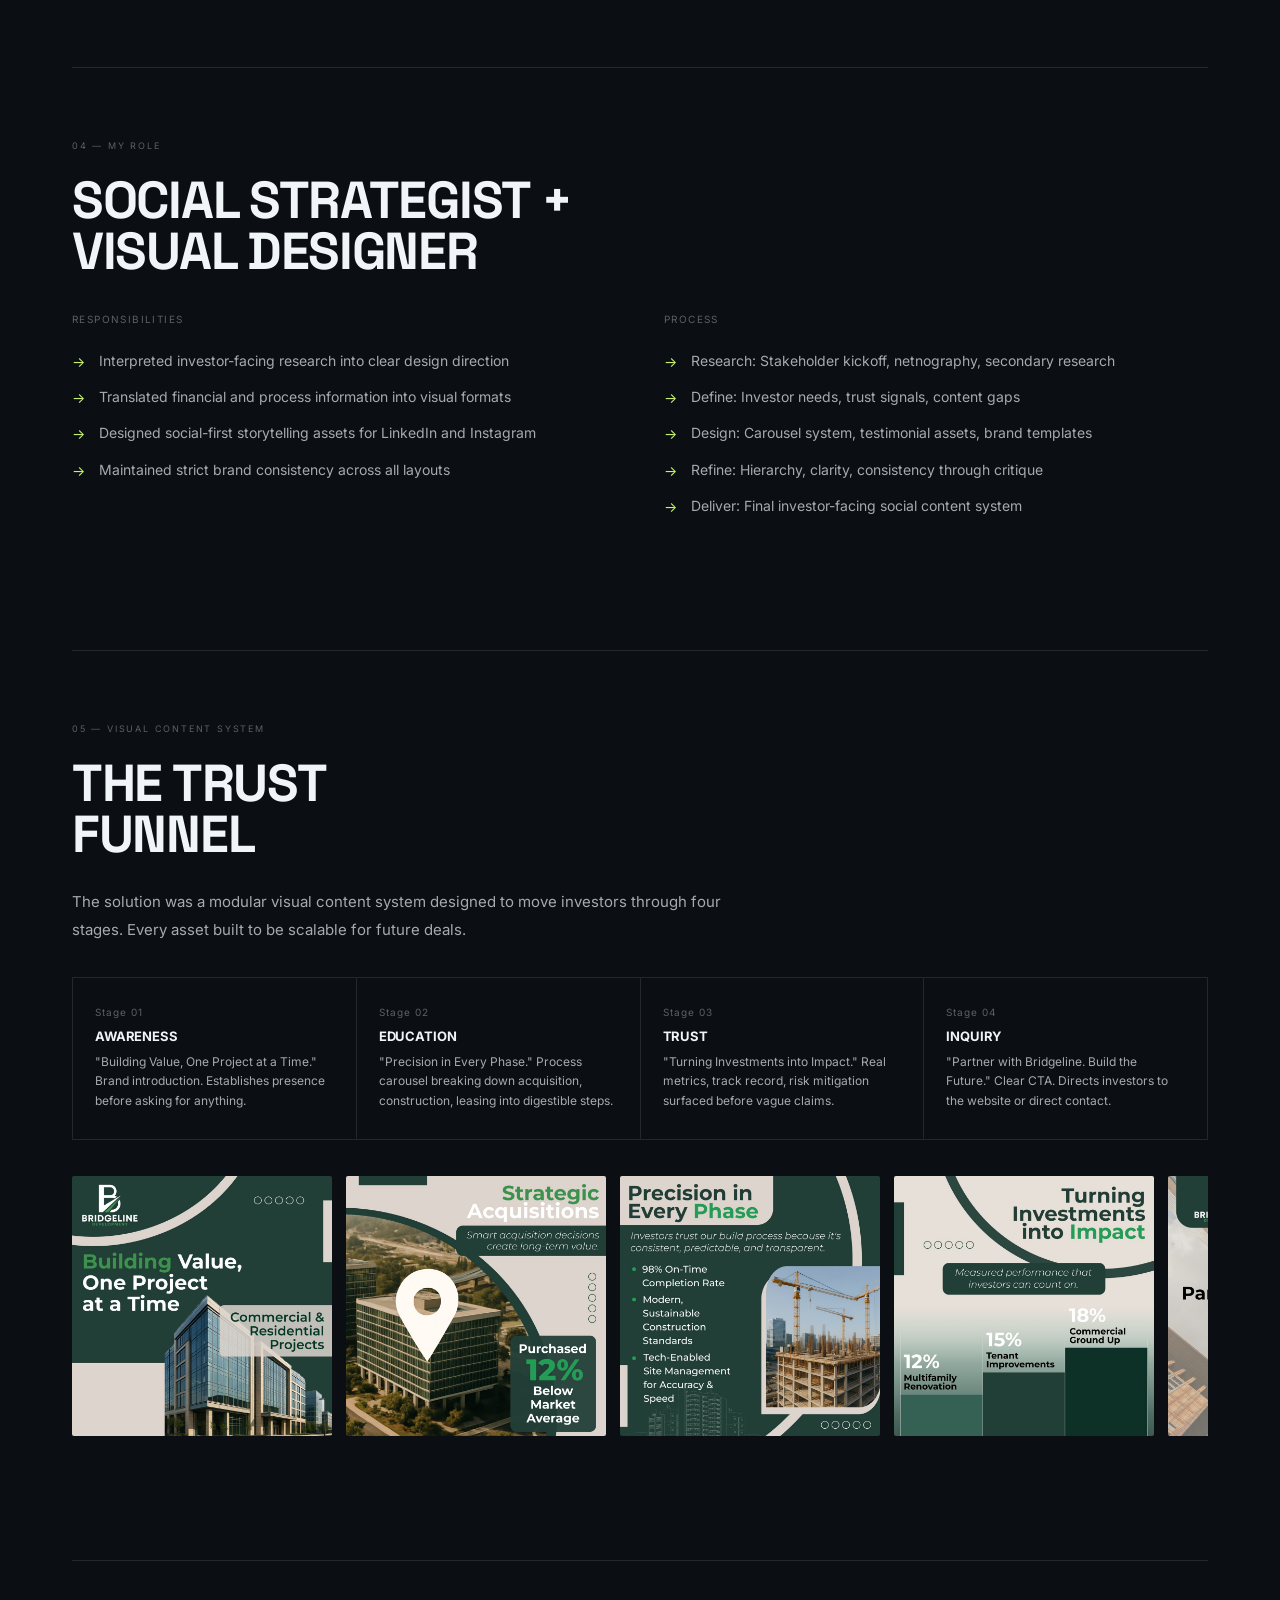
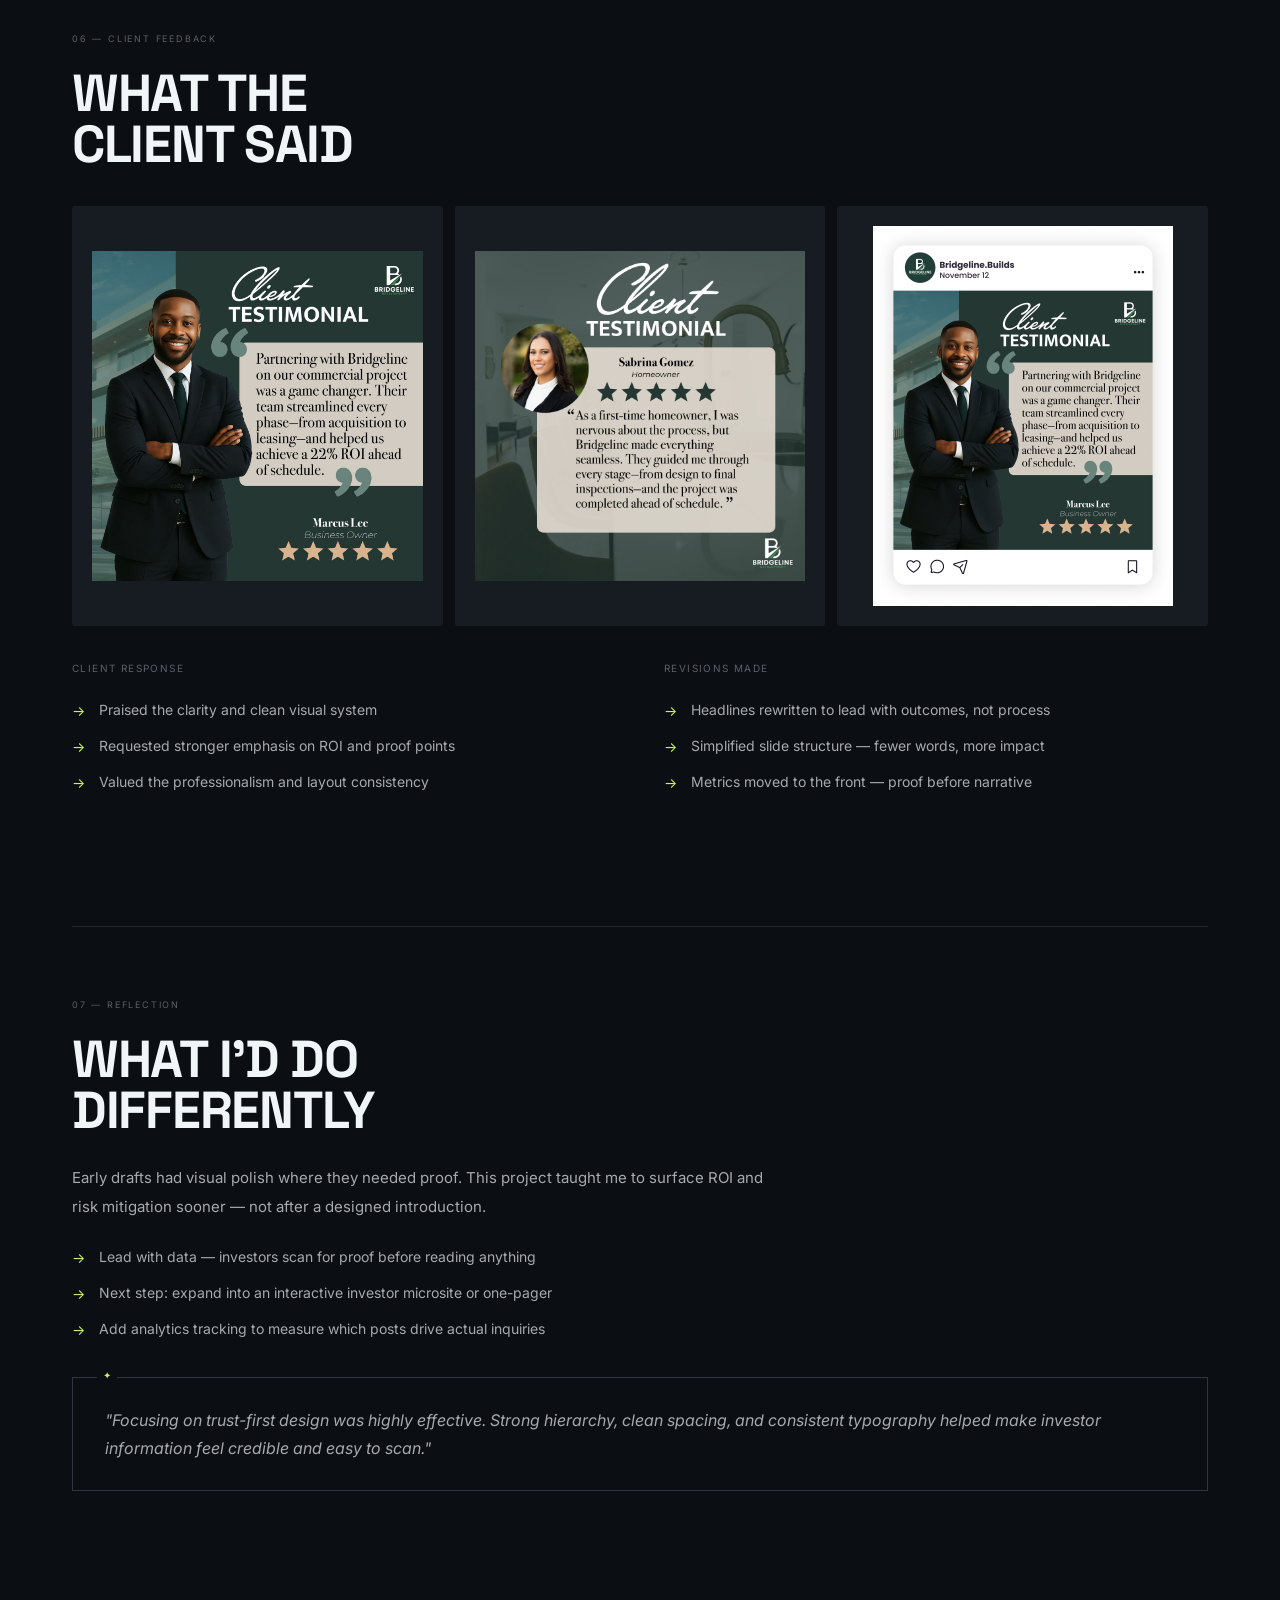
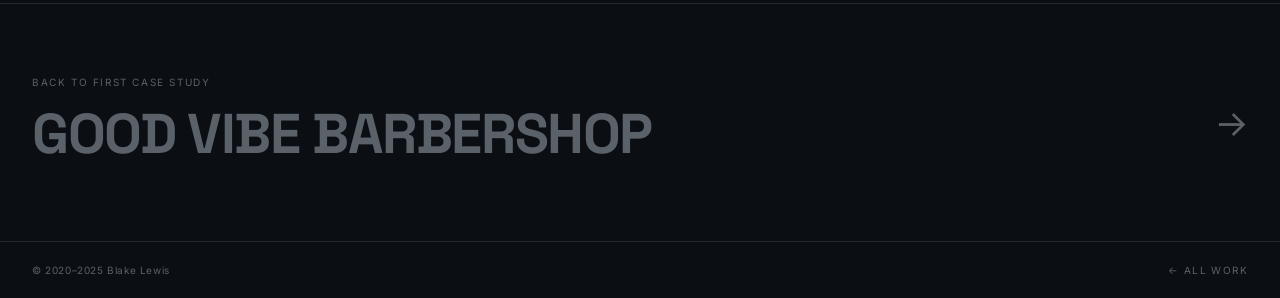
==== commit aaa3d806: "Fix case study narrative order and problem/solution color coding OnPoint: moved "The Numbers Tell th" ====
--- a/case-studies/bridgeline.html
+++ b/case-studies/bridgeline.html
@@ -51,6 +51,12 @@
     <h2 class="cs-h2">Designing Trust Through<br>Visual Storytelling</h2>
     <p class="cs-text">Bridgeline is a veteran- and woman-owned construction and development firm led by CEO Erica Alexis — The Lady Builder. Strong reputation. Weak digital presence. Investors couldn't quickly assess their experience, scale, or returns from their online content.</p>
     <p class="cs-text">As Social Strategist on the team, I translated investor-facing research into a visual content system for LinkedIn and Instagram — building credibility through clarity, hierarchy, and proof.</p>
+    <div class="cs-gallery cs-gallery-single">
+      <figure class="cs-figure">
+        <img src="../images/case-studies/bridgeline/logo.png" alt="Bridgeline Development brand logo">
+        <figcaption class="cs-figure-caption">Bridgeline Development</figcaption>
+      </figure>
+    </div>
     <div class="quote-box">
       <p>"Investors judge credibility fast. They value clear metrics, simple process explanations, and evidence of past performance. Anything vague or overly designed reduces trust."</p>
     </div>
@@ -62,7 +68,7 @@
     <div class="two-col">
       <div>
         <p class="two-col-label">The problem</p>
-        <ul class="outcomes">
+        <ul class="outcomes outcomes-problems">
           <li class="outcome">Digital presence focused on construction — not development credibility</li>
           <li class="outcome">Investors couldn't quickly assess experience, scale, or returns</li>
           <li class="outcome">No unified content system — everything looked different</li>
@@ -180,7 +186,7 @@
   <section class="cs-section">
     <p class="cs-section-label">06 — Client Feedback</p>
     <h2 class="cs-h2">What the<br>Client Said</h2>
-    <div class="cs-gallery cs-gallery-matched">
+    <div class="cs-gallery cs-gallery-3 cs-gallery-matched">
       <figure class="cs-figure cs-figure-contain">
         <img src="../images/case-studies/bridgeline/testimonial.jpg" alt="Bridgeline client testimonial social card">
         <figcaption class="cs-figure-caption">Client testimonial asset</figcaption>
@@ -188,6 +194,10 @@
       <figure class="cs-figure cs-figure-contain">
         <img src="../images/case-studies/bridgeline/testimonial-02.jpg" alt="Second Bridgeline client testimonial social card"
              onerror="this.outerHTML='&lt;div class=&quot;img-placeholder-card&quot;&gt;Add image:&lt;br&gt;images/case-studies/bridgeline/testimonial-02.jpg&lt;/div&gt;'">
+        <figcaption class="cs-figure-caption">Client testimonial asset</figcaption>
+      </figure>
+      <figure class="cs-figure cs-figure-contain">
+        <img src="../images/case-studies/bridgeline/testimonial-03.jpg" alt="Third Bridgeline client testimonial social card">
         <figcaption class="cs-figure-caption">Client testimonial asset</figcaption>
       </figure>
     </div>
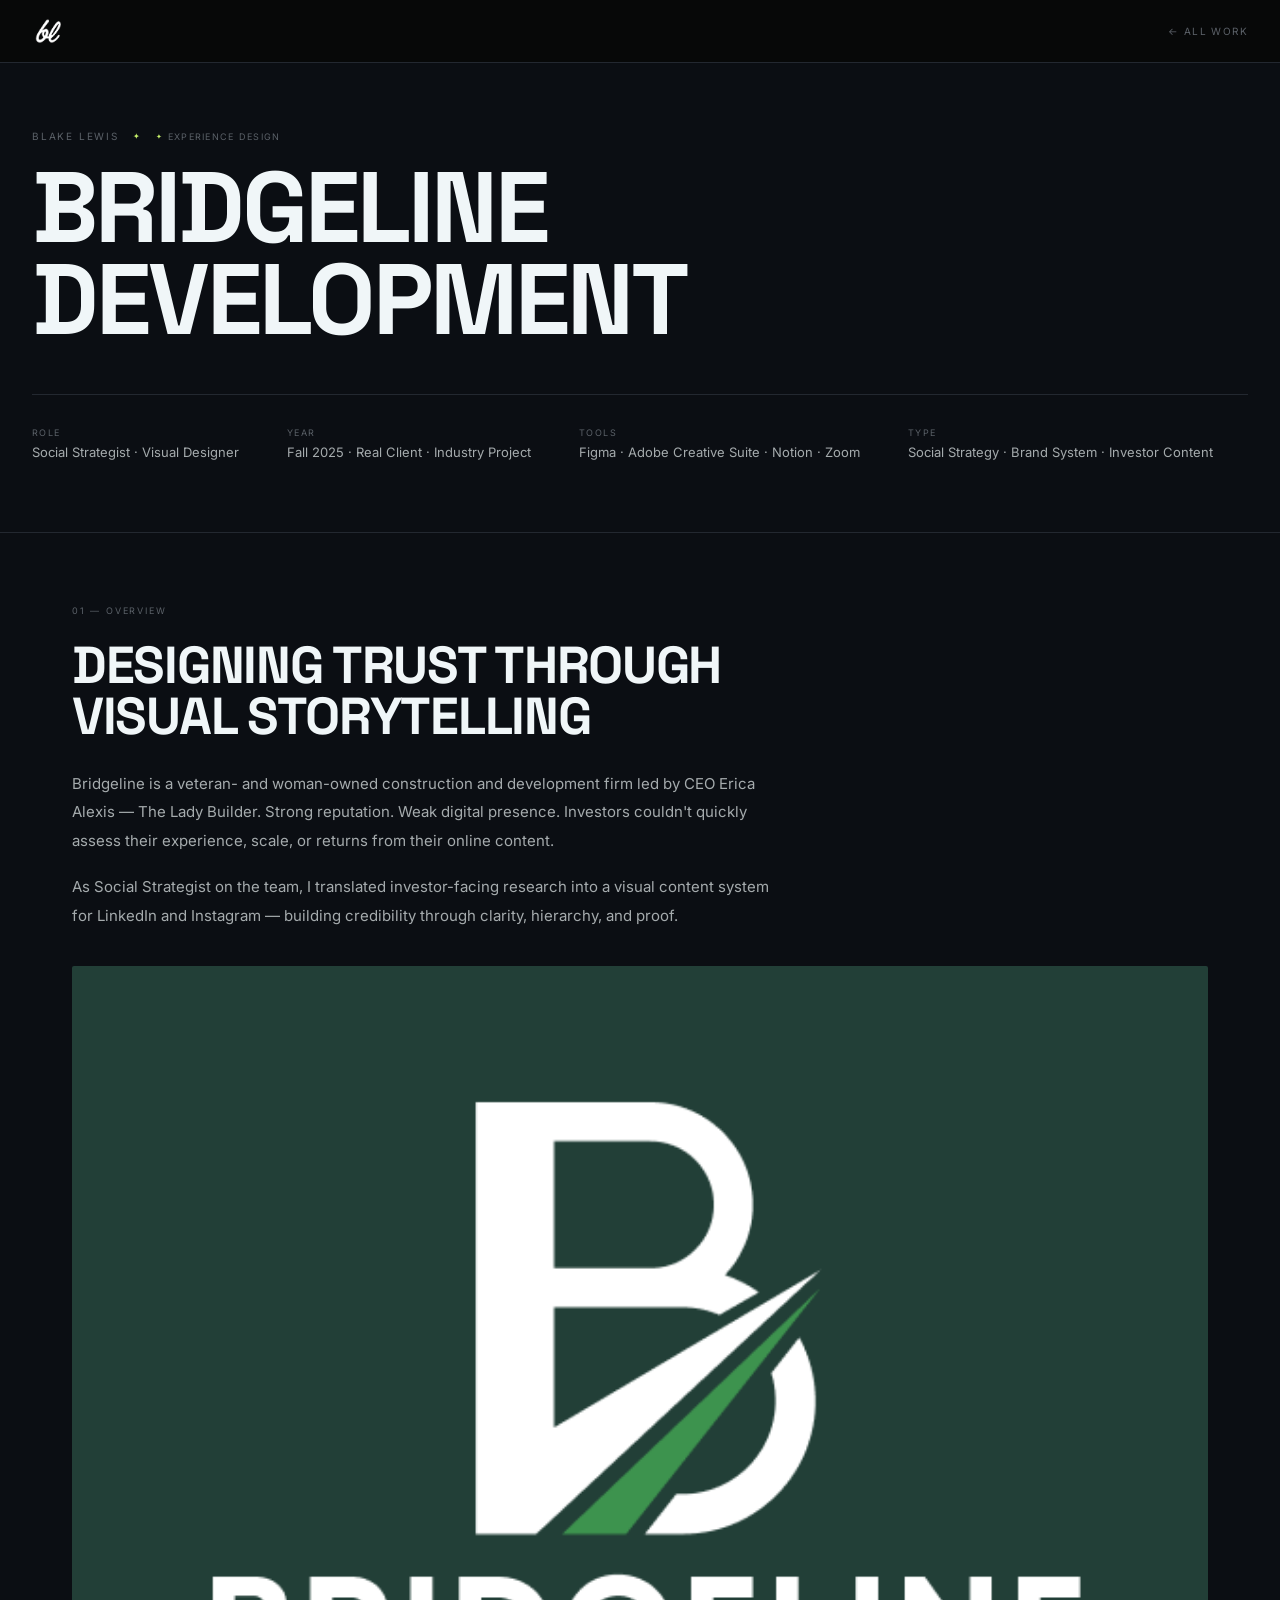
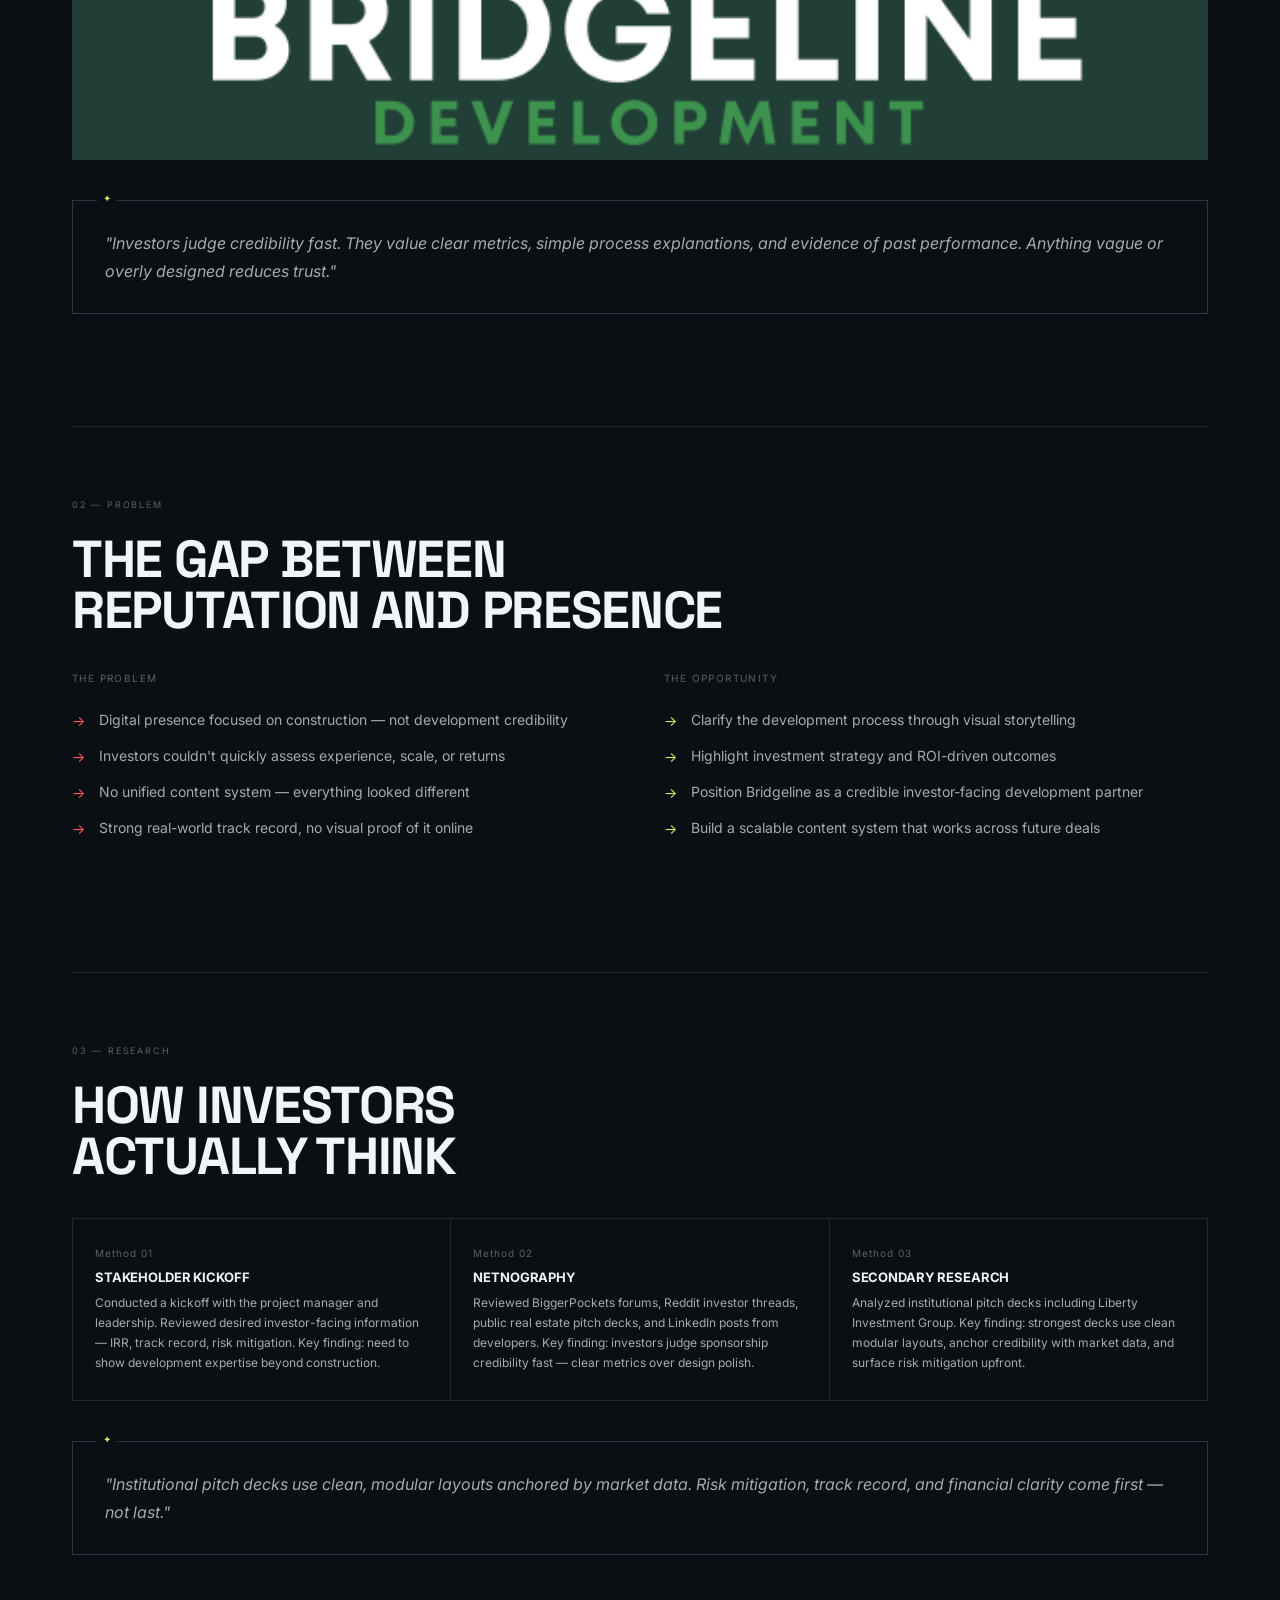
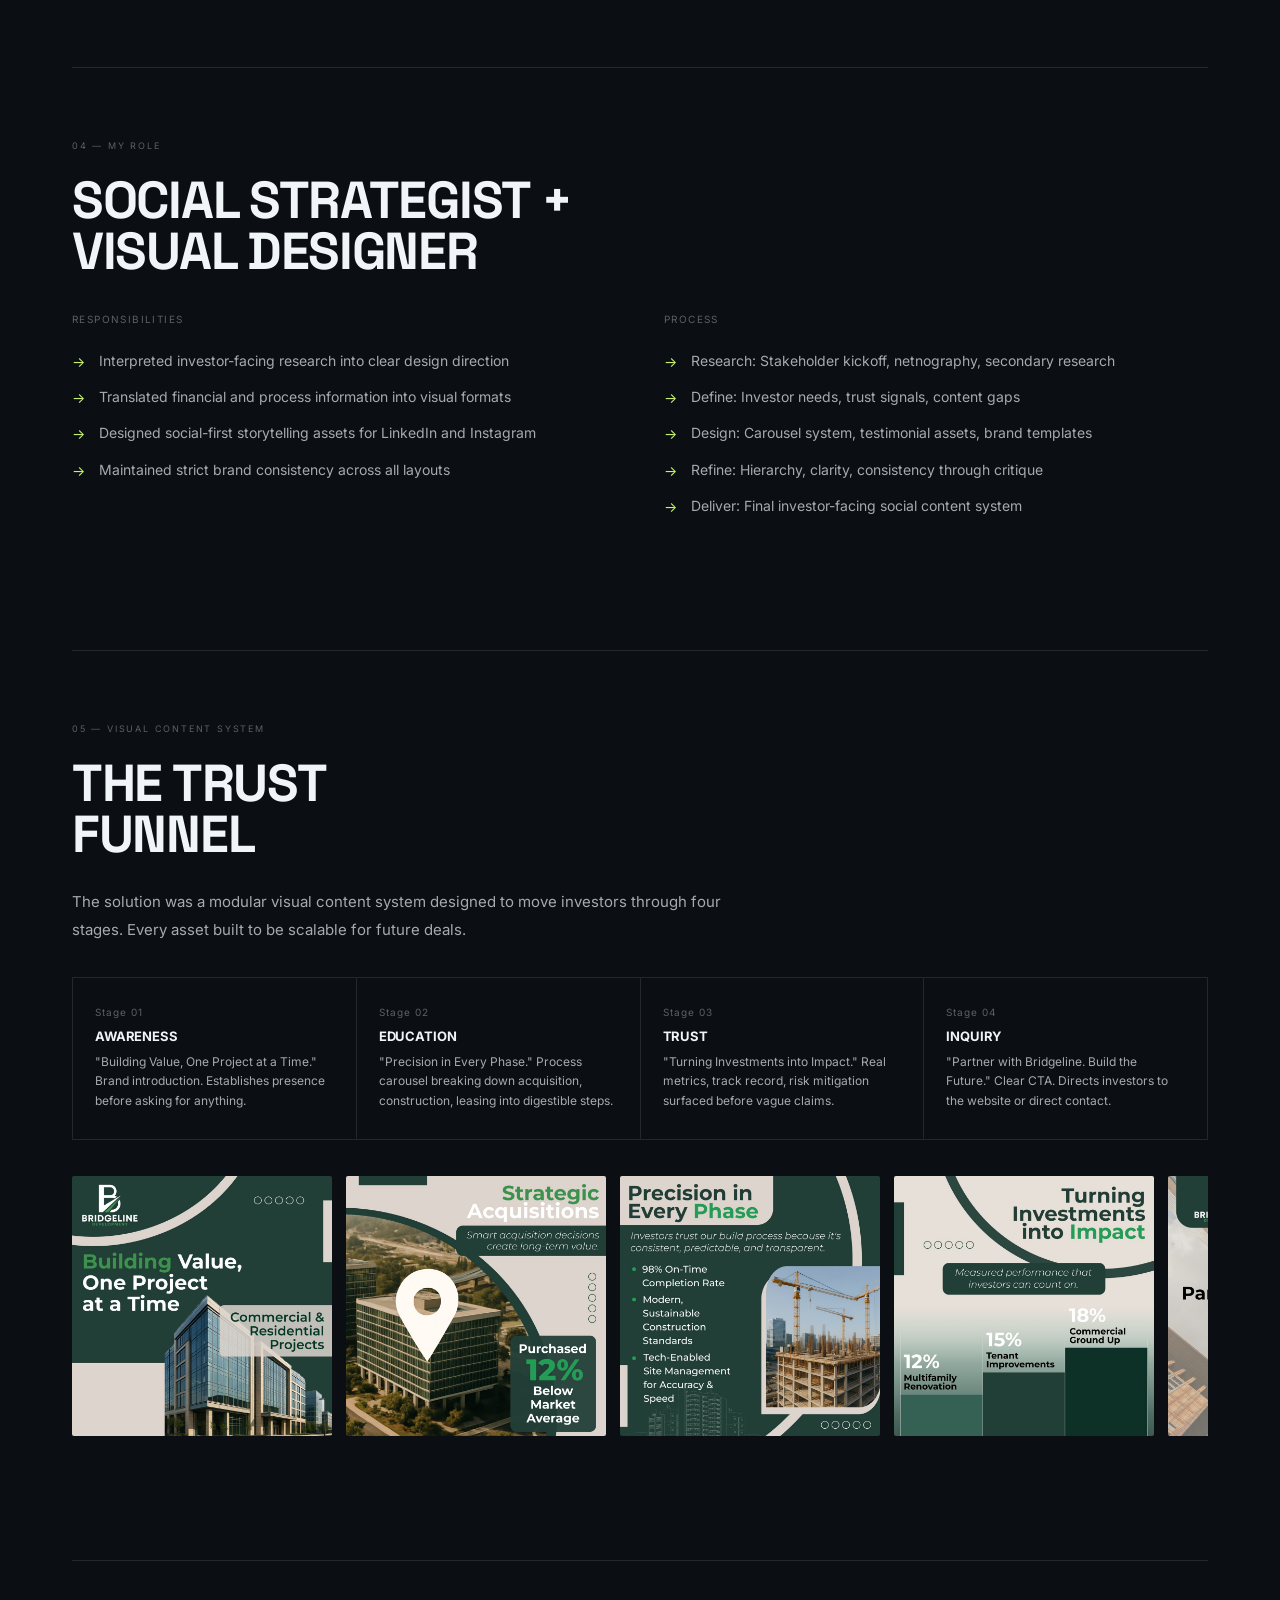
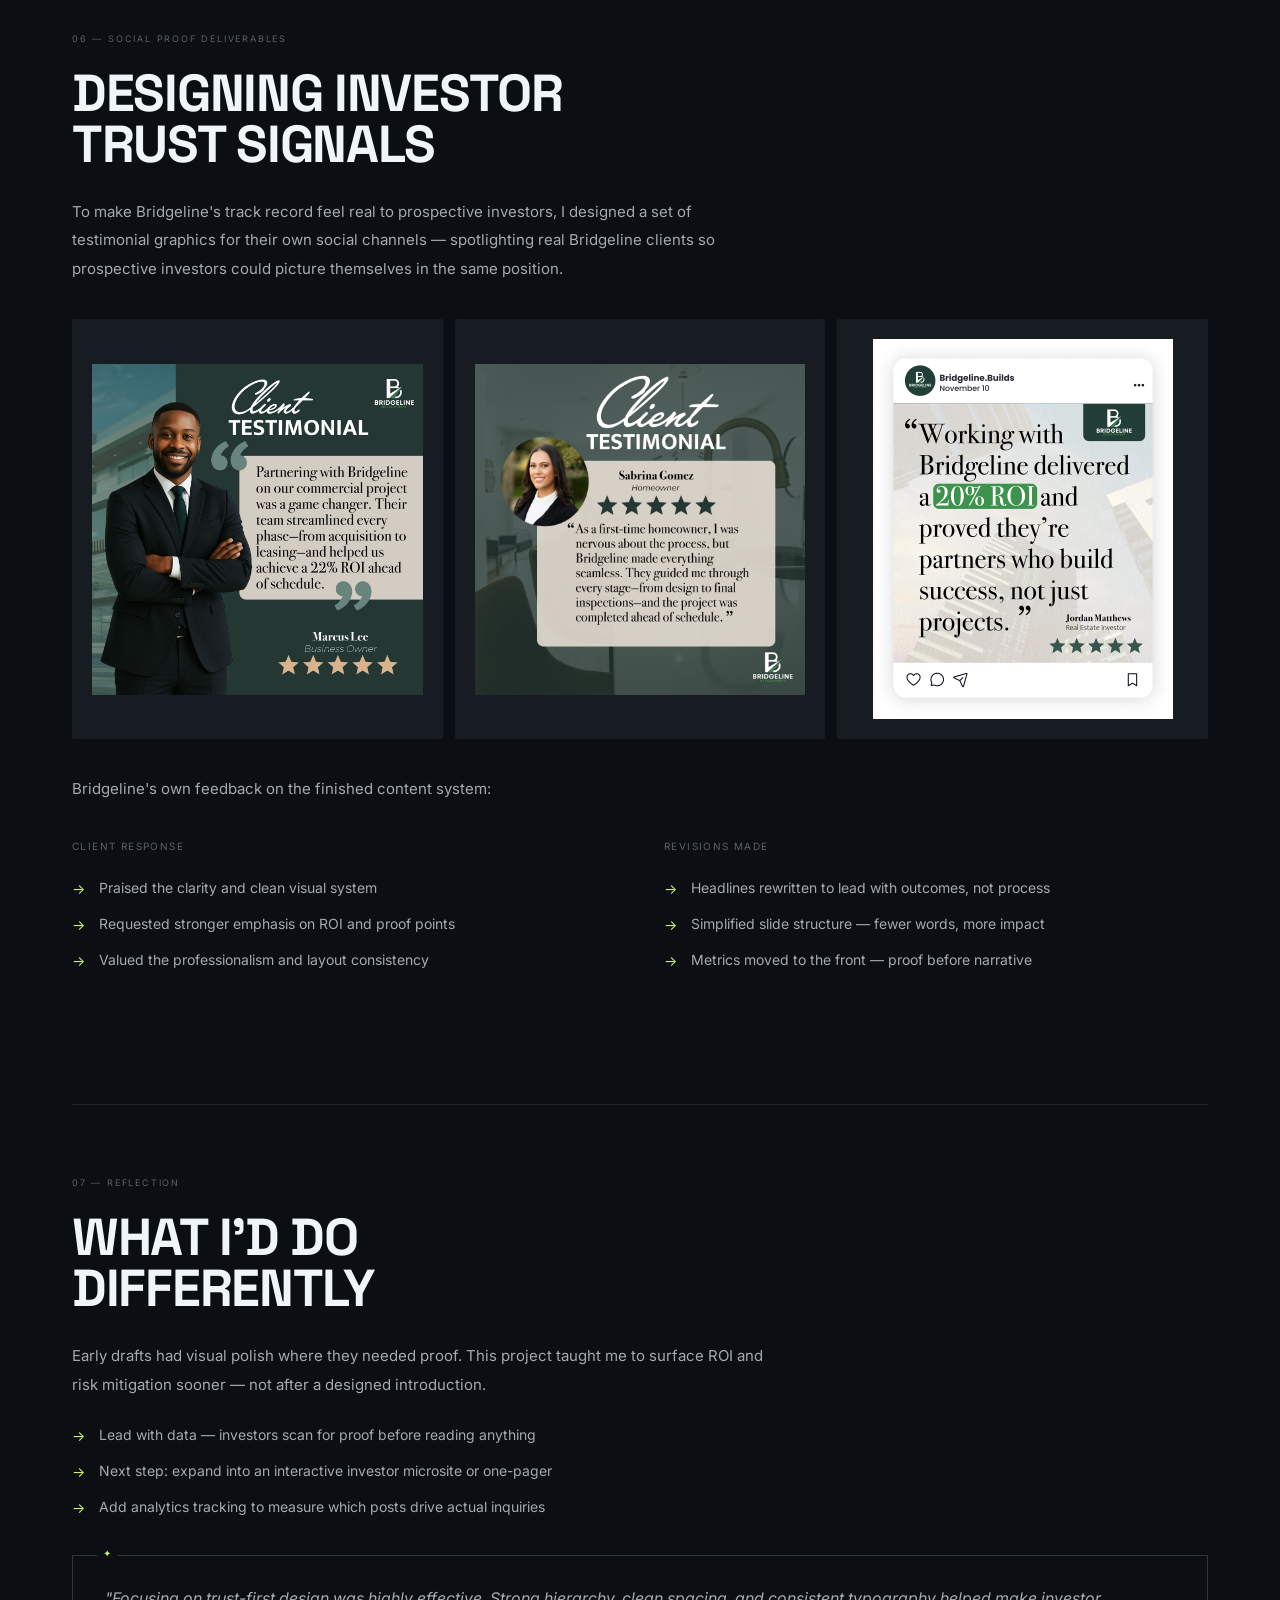
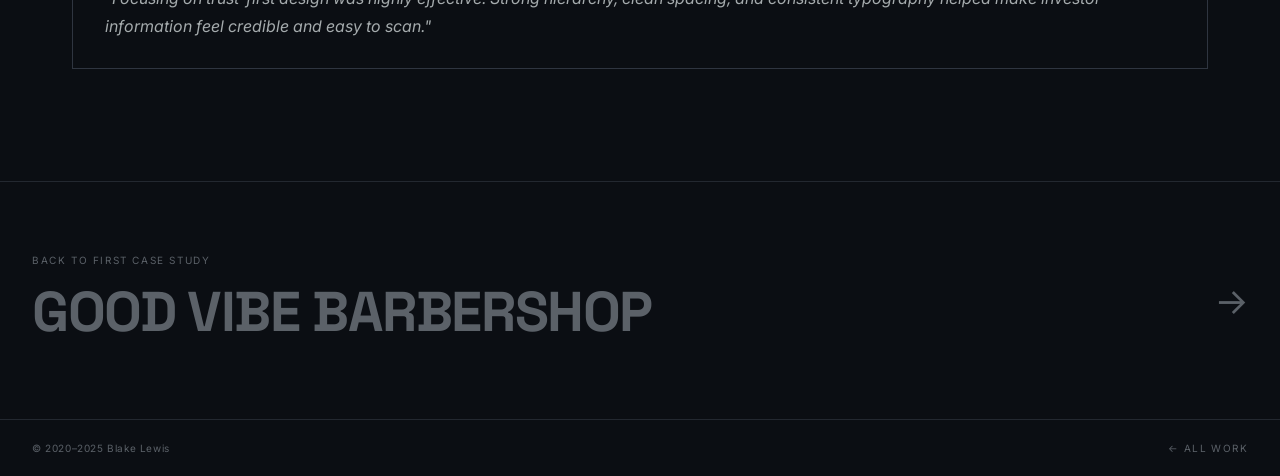
==== commit 2879bed6: "Clarify Bridgeline testimonials as client deliverables, not feedback on my work The three testimonia" ====
--- a/case-studies/bridgeline.html
+++ b/case-studies/bridgeline.html
@@ -184,23 +184,25 @@
   </section>
 
   <section class="cs-section">
-    <p class="cs-section-label">06 — Client Feedback</p>
-    <h2 class="cs-h2">What the<br>Client Said</h2>
+    <p class="cs-section-label">06 — Social Proof Deliverables</p>
+    <h2 class="cs-h2">Designing Investor<br>Trust Signals</h2>
+    <p class="cs-text">To make Bridgeline's track record feel real to prospective investors, I designed a set of testimonial graphics for their own social channels — spotlighting real Bridgeline clients so prospective investors could picture themselves in the same position.</p>
     <div class="cs-gallery cs-gallery-3 cs-gallery-matched">
       <figure class="cs-figure cs-figure-contain">
-        <img src="../images/case-studies/bridgeline/testimonial.jpg" alt="Bridgeline client testimonial social card">
-        <figcaption class="cs-figure-caption">Client testimonial asset</figcaption>
+        <img src="../images/case-studies/bridgeline/testimonial.jpg" alt="Bridgeline social testimonial graphic featuring client Marcus Lee, Business Owner">
+        <figcaption class="cs-figure-caption">Testimonial asset — Marcus Lee, Business Owner</figcaption>
       </figure>
       <figure class="cs-figure cs-figure-contain">
-        <img src="../images/case-studies/bridgeline/testimonial-02.jpg" alt="Second Bridgeline client testimonial social card"
+        <img src="../images/case-studies/bridgeline/testimonial-02.jpg" alt="Bridgeline social testimonial graphic featuring client Sabrina Gomez, Homeowner"
              onerror="this.outerHTML='&lt;div class=&quot;img-placeholder-card&quot;&gt;Add image:&lt;br&gt;images/case-studies/bridgeline/testimonial-02.jpg&lt;/div&gt;'">
-        <figcaption class="cs-figure-caption">Client testimonial asset</figcaption>
+        <figcaption class="cs-figure-caption">Testimonial asset — Sabrina Gomez, Homeowner</figcaption>
       </figure>
       <figure class="cs-figure cs-figure-contain">
-        <img src="../images/case-studies/bridgeline/testimonial-03.jpg" alt="Third Bridgeline client testimonial social card">
-        <figcaption class="cs-figure-caption">Client testimonial asset</figcaption>
-      </figure>
-    </div>
+        <img src="../images/case-studies/bridgeline/testimonial-03.jpg" alt="Bridgeline social testimonial graphic featuring client Jordan Matthews, Real Estate Investor">
+        <figcaption class="cs-figure-caption">Testimonial asset — Jordan Matthews, Real Estate Investor</figcaption>
+      </figure>
+    </div>
+    <p class="cs-text" style="margin-top:28px;">Bridgeline's own feedback on the finished content system:</p>
     <div class="two-col">
       <div>
         <p class="two-col-label">Client response</p>
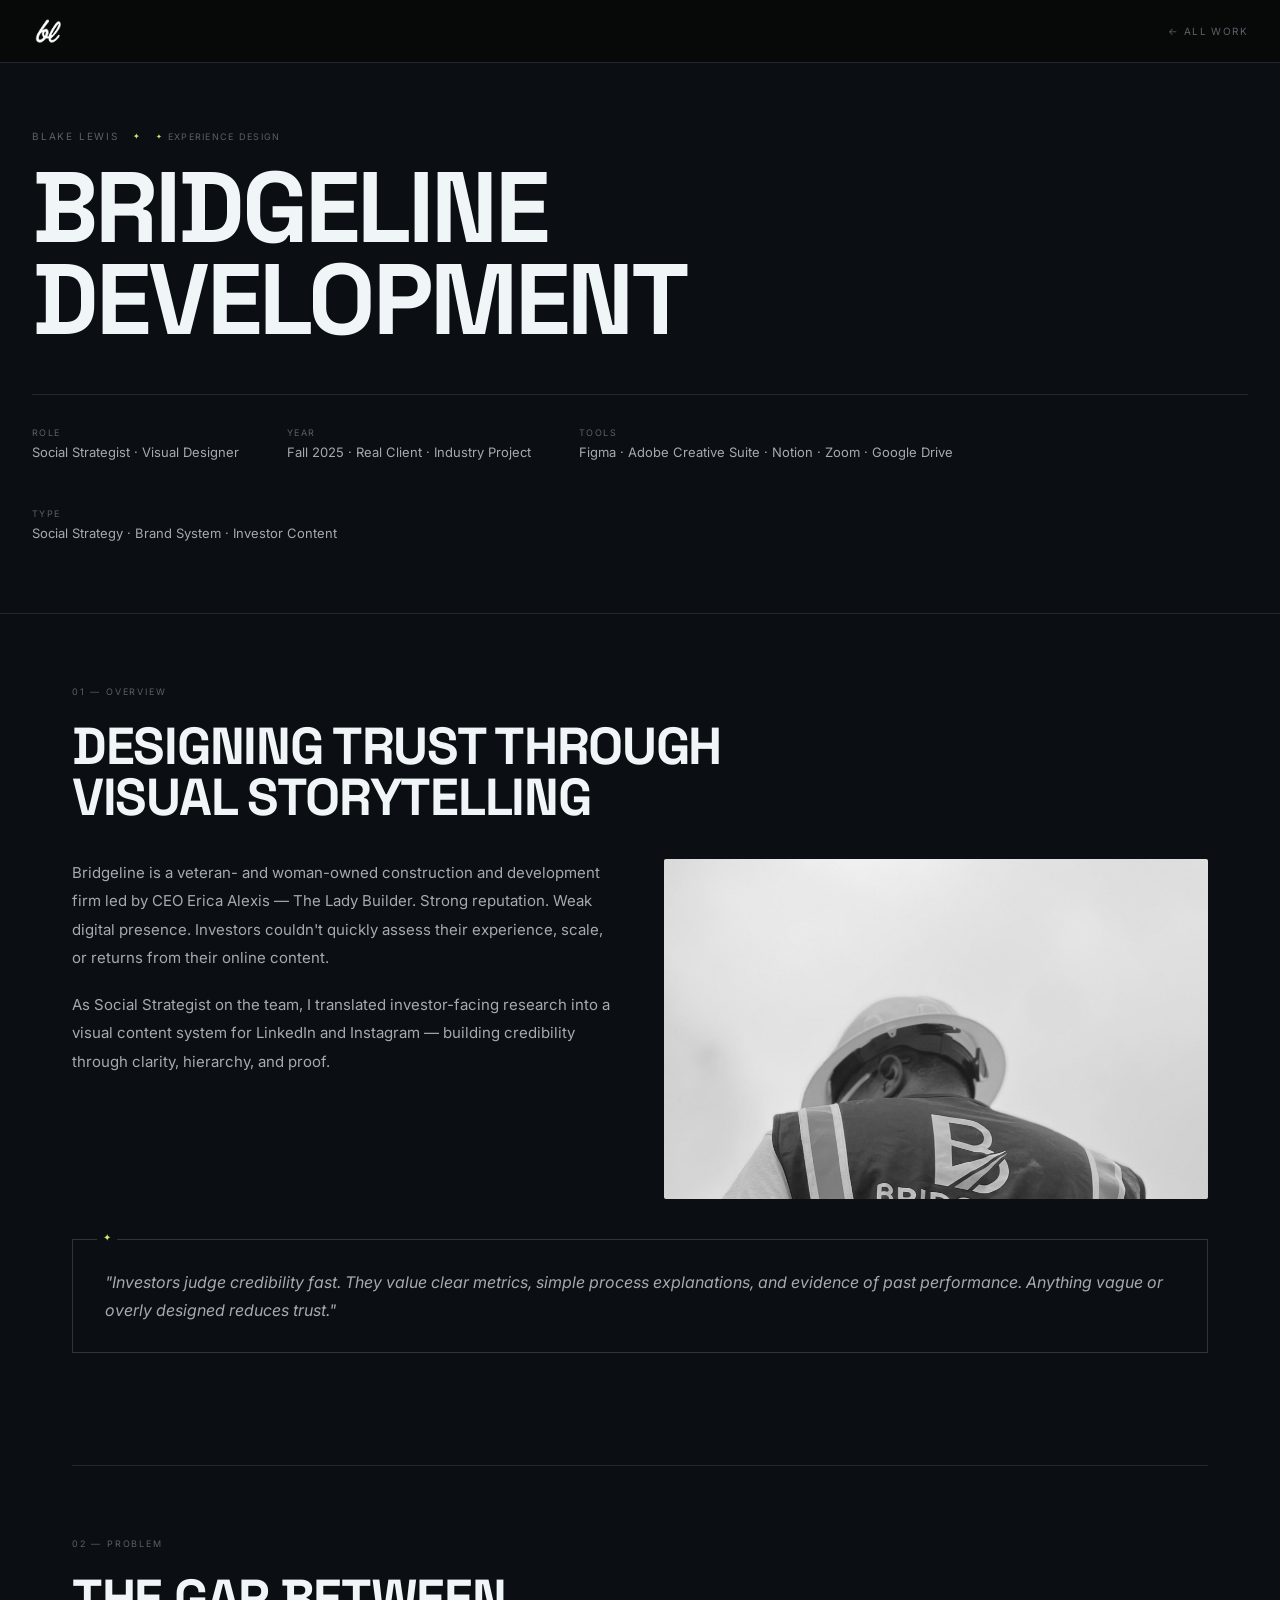
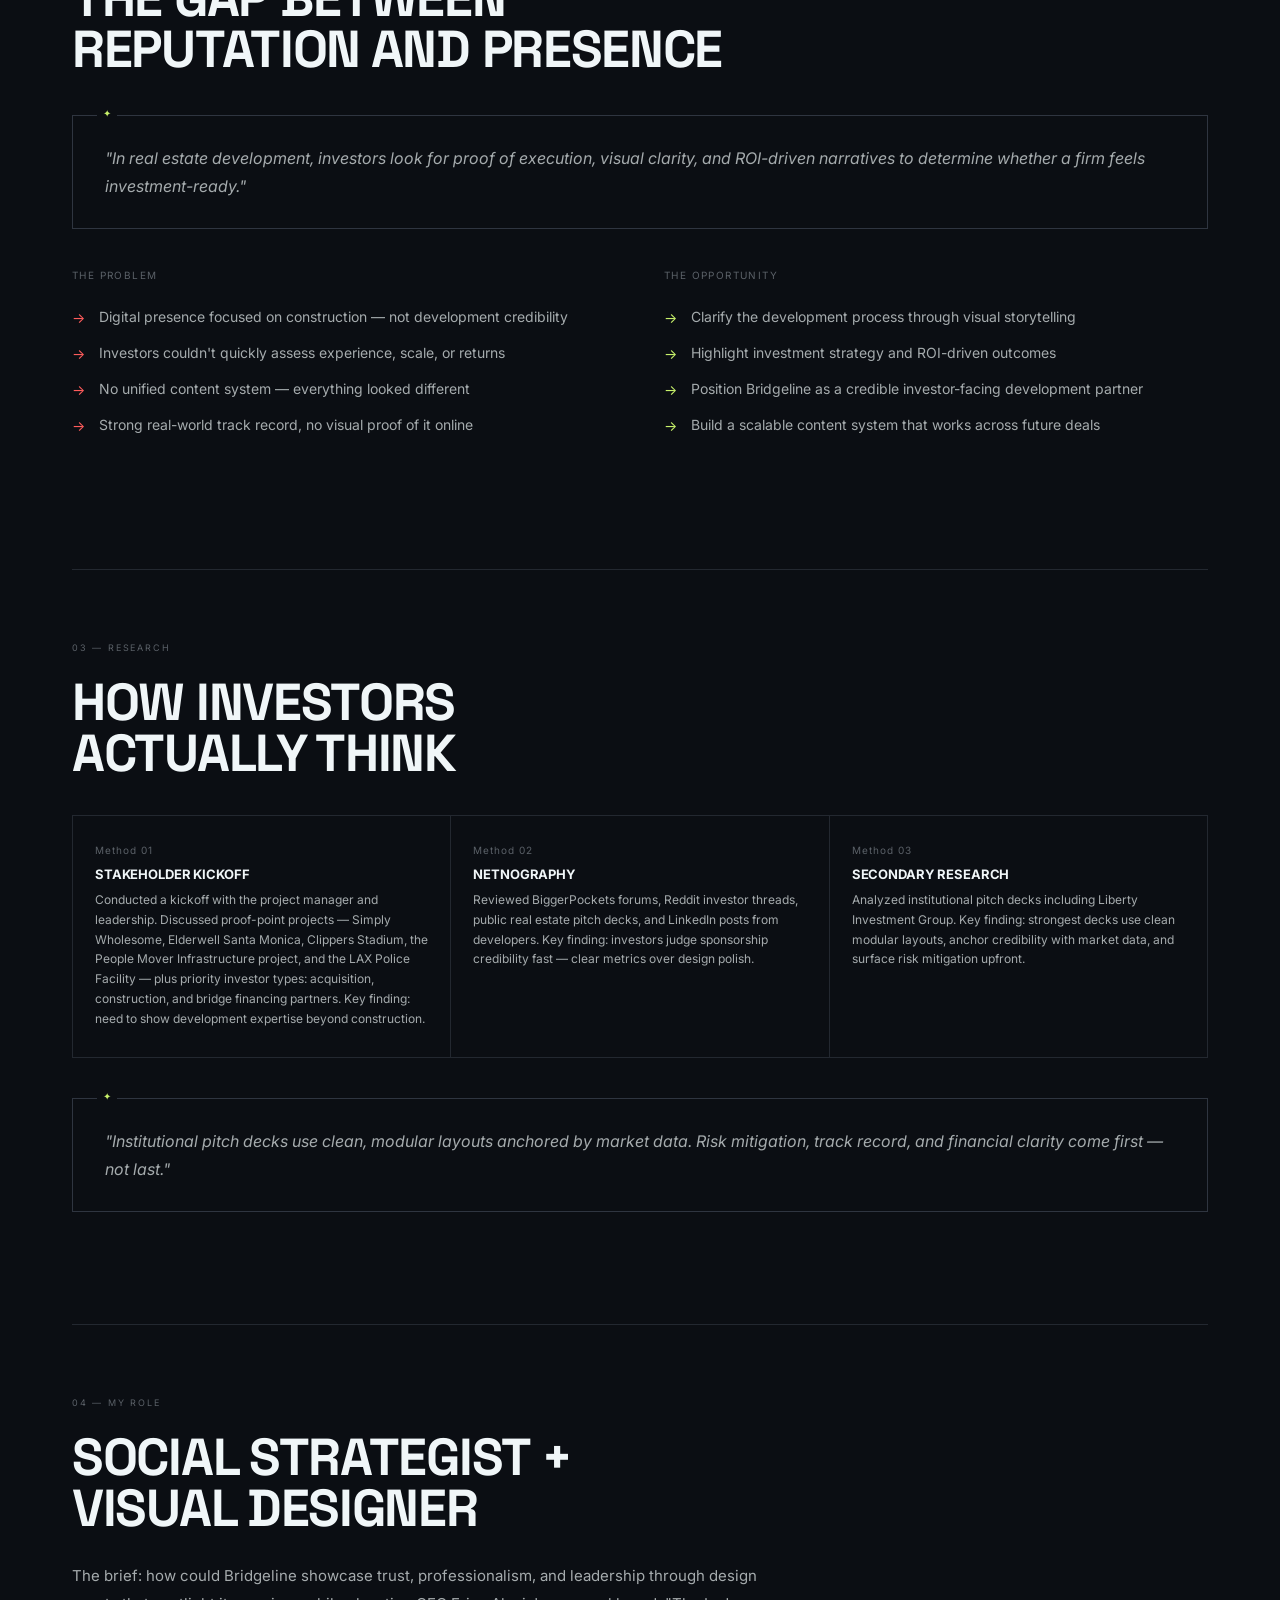
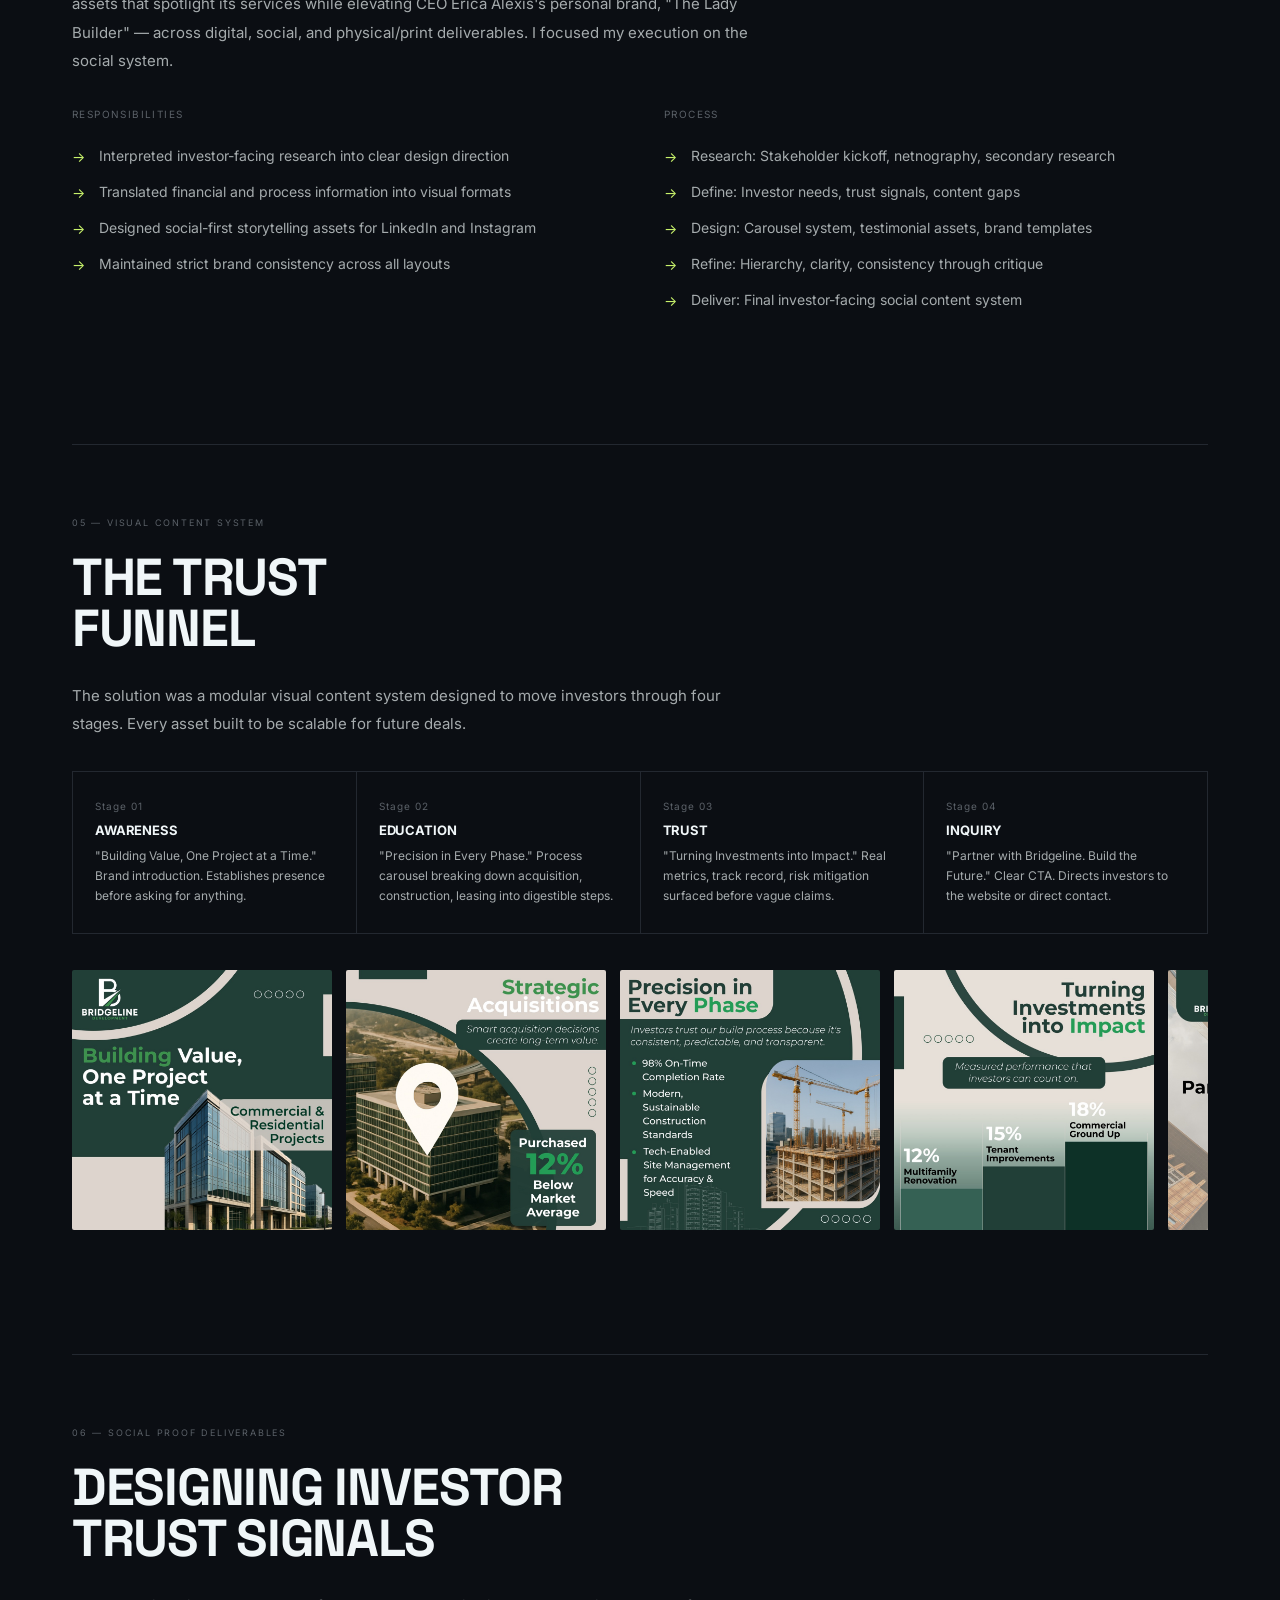
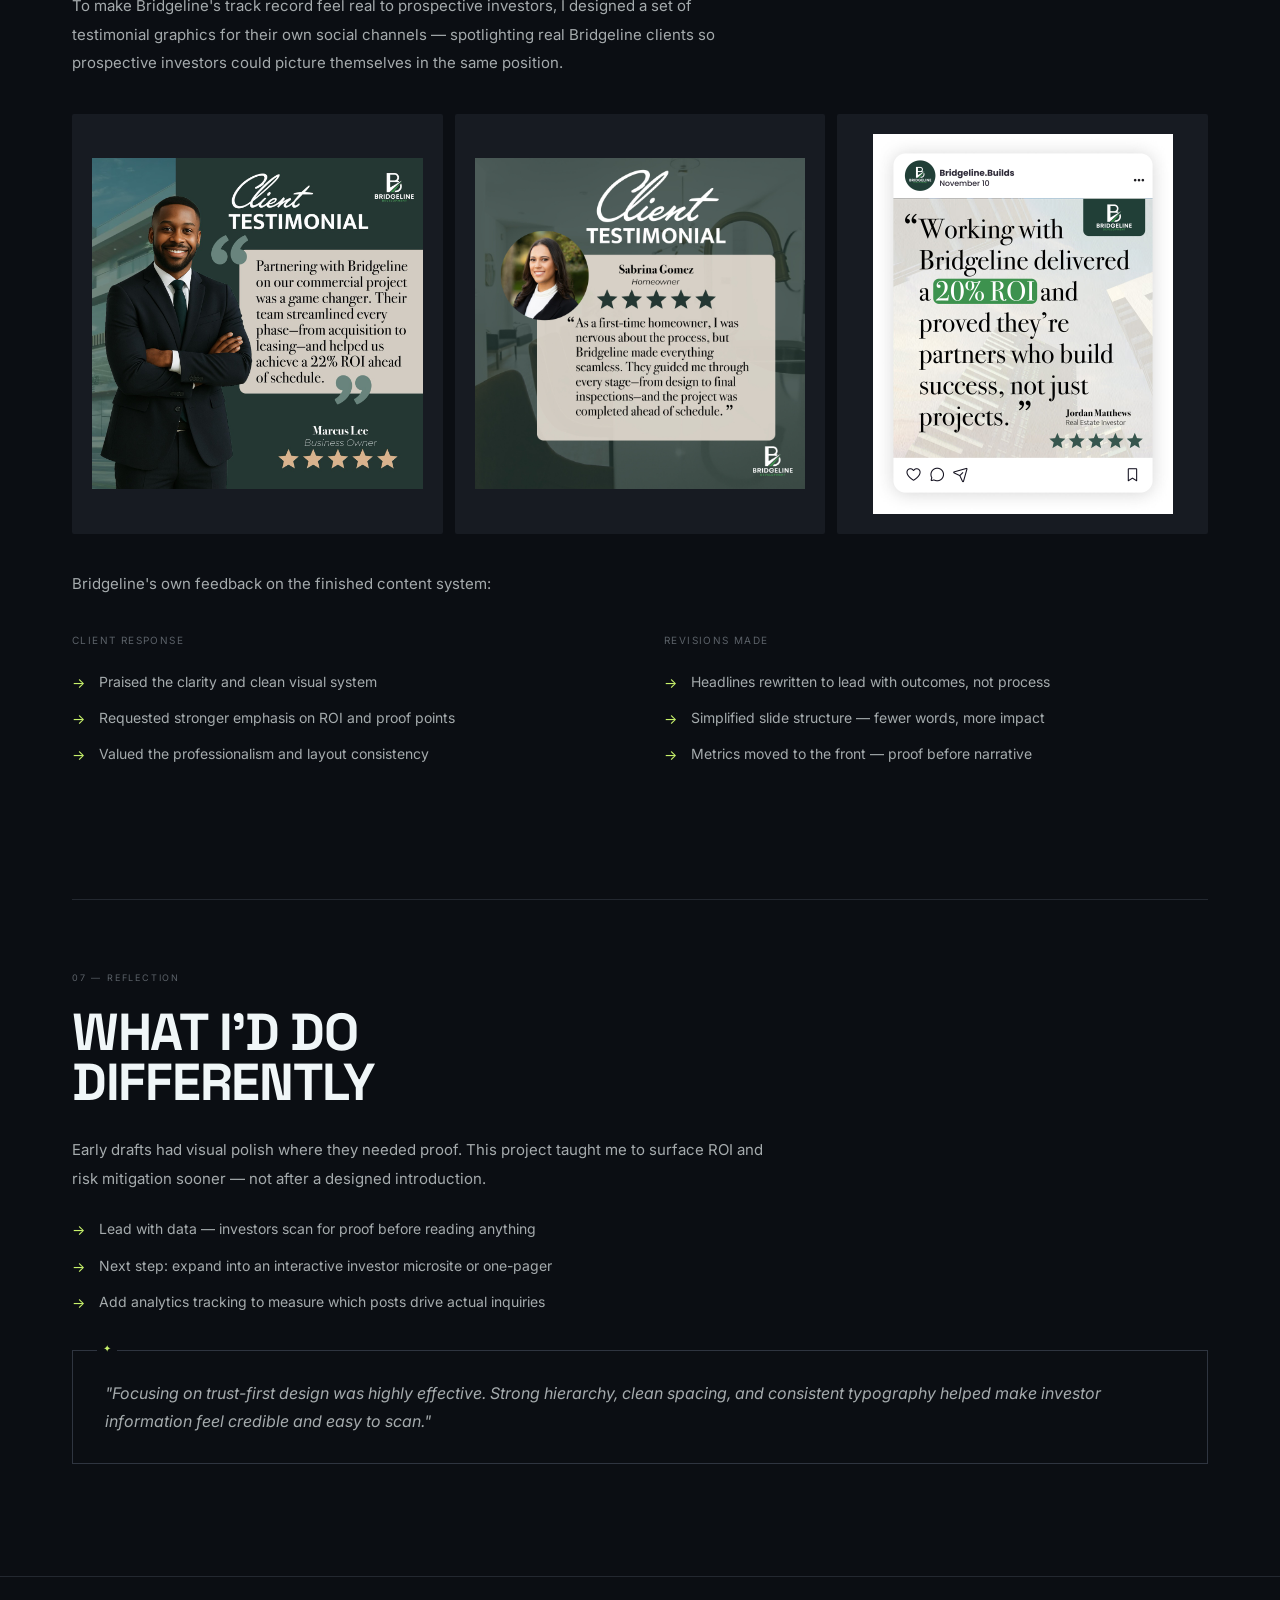
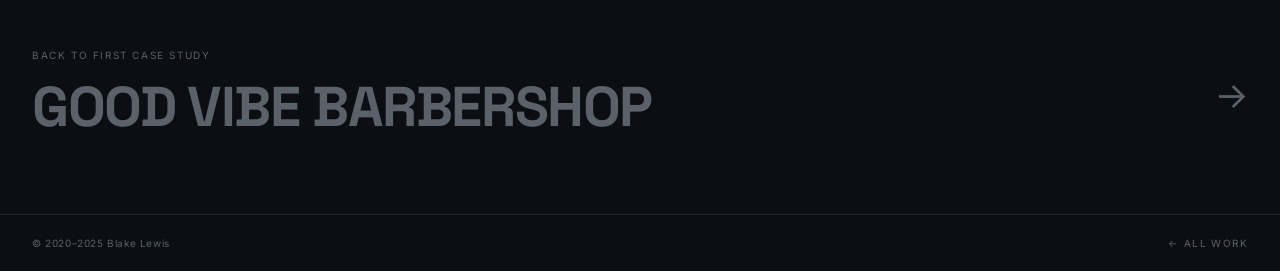
==== commit afa58909: "Fill gaps found in Bridgeline PDF review, fix oversized Overview image Reviewed the actual 15-page B" ====
--- a/case-studies/bridgeline.html
+++ b/case-studies/bridgeline.html
@@ -35,7 +35,7 @@
     </div>
     <div class="cs-meta-item">
       <p class="cs-meta-label">Tools</p>
-      <p class="cs-meta-value">Figma · Adobe Creative Suite · Notion · Zoom</p>
+      <p class="cs-meta-value">Figma · Adobe Creative Suite · Notion · Zoom · Google Drive</p>
     </div>
     <div class="cs-meta-item">
       <p class="cs-meta-label">Type</p>
@@ -49,12 +49,13 @@
   <section class="cs-section">
     <p class="cs-section-label">01 — Overview</p>
     <h2 class="cs-h2">Designing Trust Through<br>Visual Storytelling</h2>
-    <p class="cs-text">Bridgeline is a veteran- and woman-owned construction and development firm led by CEO Erica Alexis — The Lady Builder. Strong reputation. Weak digital presence. Investors couldn't quickly assess their experience, scale, or returns from their online content.</p>
-    <p class="cs-text">As Social Strategist on the team, I translated investor-facing research into a visual content system for LinkedIn and Instagram — building credibility through clarity, hierarchy, and proof.</p>
-    <div class="cs-gallery cs-gallery-single">
-      <figure class="cs-figure">
-        <img src="../images/case-studies/bridgeline/logo.png" alt="Bridgeline Development brand logo">
-        <figcaption class="cs-figure-caption">Bridgeline Development</figcaption>
+    <div class="two-col">
+      <div>
+        <p class="cs-text">Bridgeline is a veteran- and woman-owned construction and development firm led by CEO Erica Alexis — The Lady Builder. Strong reputation. Weak digital presence. Investors couldn't quickly assess their experience, scale, or returns from their online content.</p>
+        <p class="cs-text">As Social Strategist on the team, I translated investor-facing research into a visual content system for LinkedIn and Instagram — building credibility through clarity, hierarchy, and proof.</p>
+      </div>
+      <figure class="cs-figure" style="height:340px;">
+        <img src="../images/bridgeline-thumb.jpg" alt="Bridgeline Construction team member on site" style="object-position:top;">
       </figure>
     </div>
     <div class="quote-box">
@@ -65,7 +66,10 @@
   <section class="cs-section">
     <p class="cs-section-label">02 — Problem</p>
     <h2 class="cs-h2">The Gap Between<br>Reputation and Presence</h2>
-    <div class="two-col">
+    <div class="quote-box">
+      <p>"In real estate development, investors look for proof of execution, visual clarity, and ROI-driven narratives to determine whether a firm feels investment-ready."</p>
+    </div>
+    <div class="two-col" style="margin-top:32px;">
       <div>
         <p class="two-col-label">The problem</p>
         <ul class="outcomes outcomes-problems">
@@ -94,7 +98,7 @@
       <div class="ps">
         <p class="ps-num">Method 01</p>
         <p class="ps-title">Stakeholder Kickoff</p>
-        <p class="ps-desc">Conducted a kickoff with the project manager and leadership. Reviewed desired investor-facing information — IRR, track record, risk mitigation. Key finding: need to show development expertise beyond construction.</p>
+        <p class="ps-desc">Conducted a kickoff with the project manager and leadership. Discussed proof-point projects — Simply Wholesome, Elderwell Santa Monica, Clippers Stadium, the People Mover Infrastructure project, and the LAX Police Facility — plus priority investor types: acquisition, construction, and bridge financing partners. Key finding: need to show development expertise beyond construction.</p>
       </div>
       <div class="ps">
         <p class="ps-num">Method 02</p>
@@ -115,7 +119,8 @@
   <section class="cs-section">
     <p class="cs-section-label">04 — My Role</p>
     <h2 class="cs-h2">Social Strategist +<br>Visual Designer</h2>
-    <div class="two-col">
+    <p class="cs-text">The brief: how could Bridgeline showcase trust, professionalism, and leadership through design assets that spotlight its services while elevating CEO Erica Alexis's personal brand, "The Lady Builder" — across digital, social, and physical/print deliverables. I focused my execution on the social system.</p>
+    <div class="two-col" style="margin-top:32px;">
       <div>
         <p class="two-col-label">Responsibilities</p>
         <ul class="outcomes">
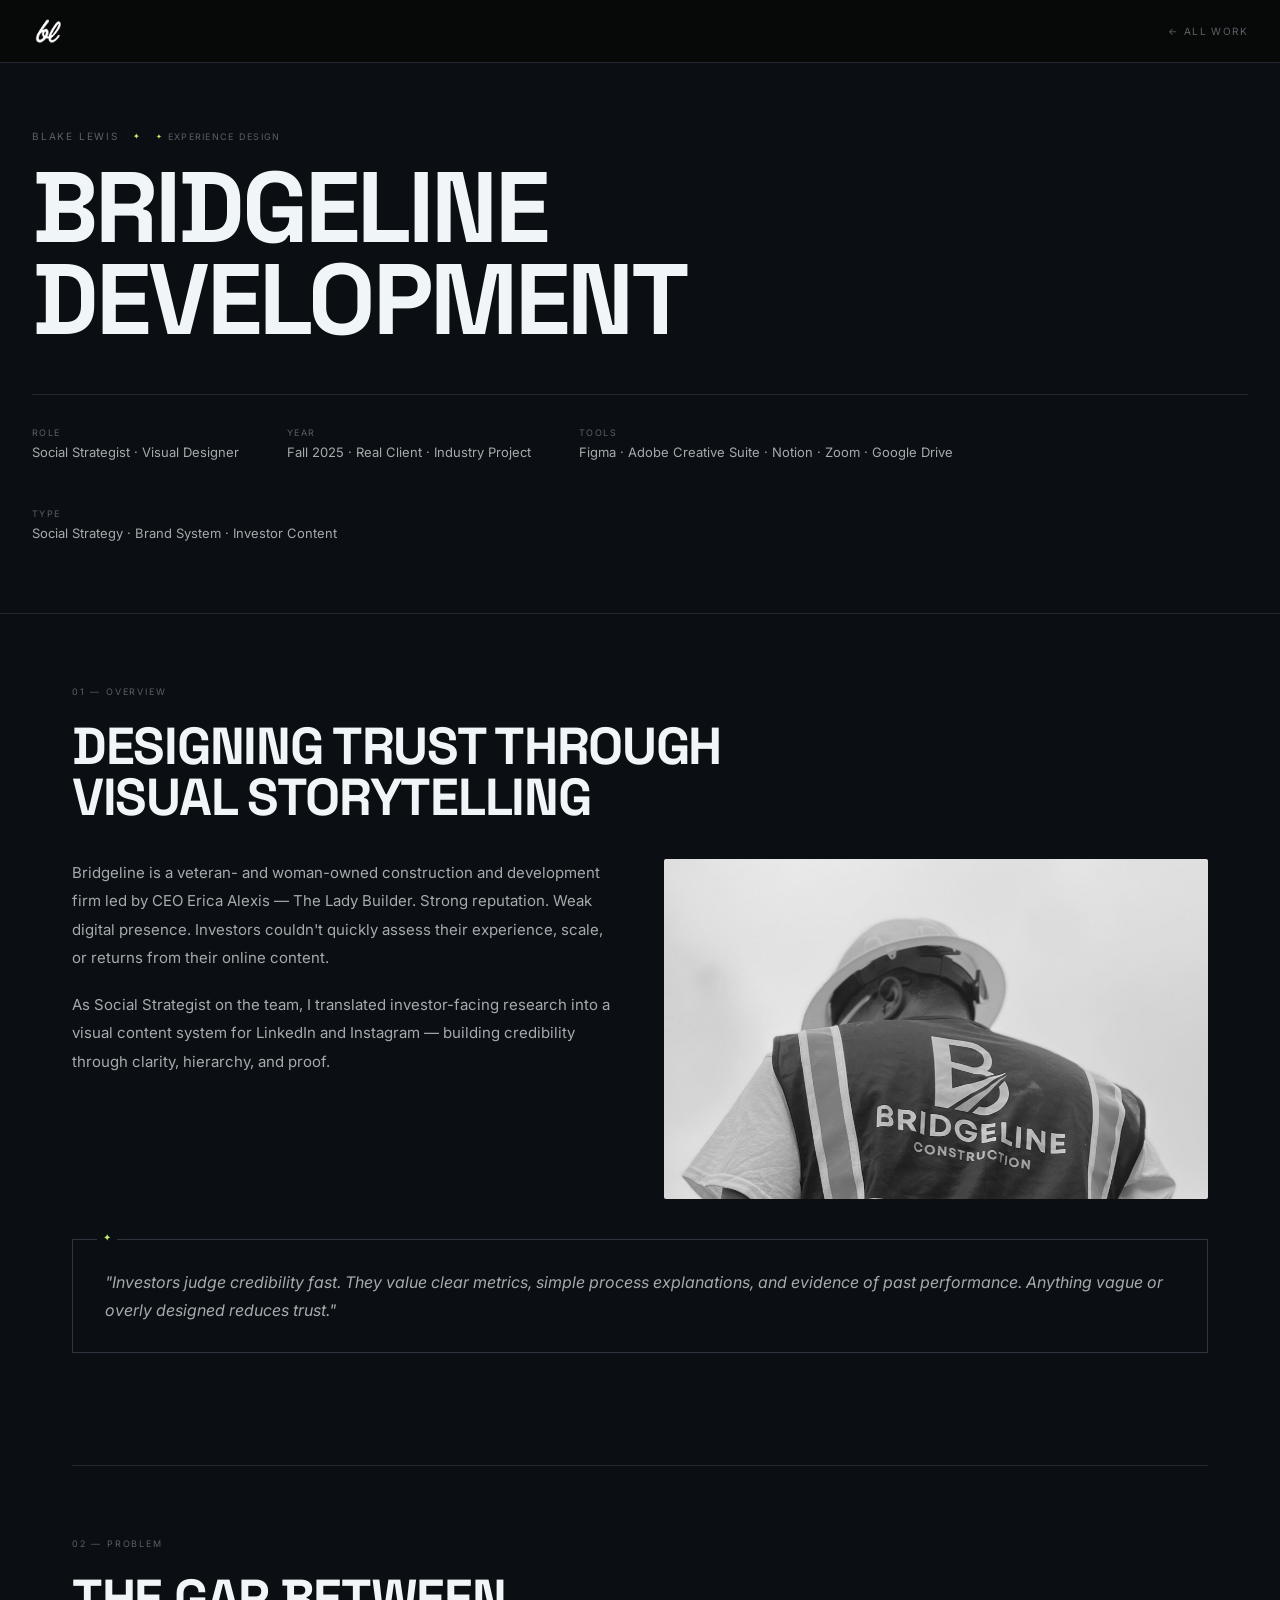
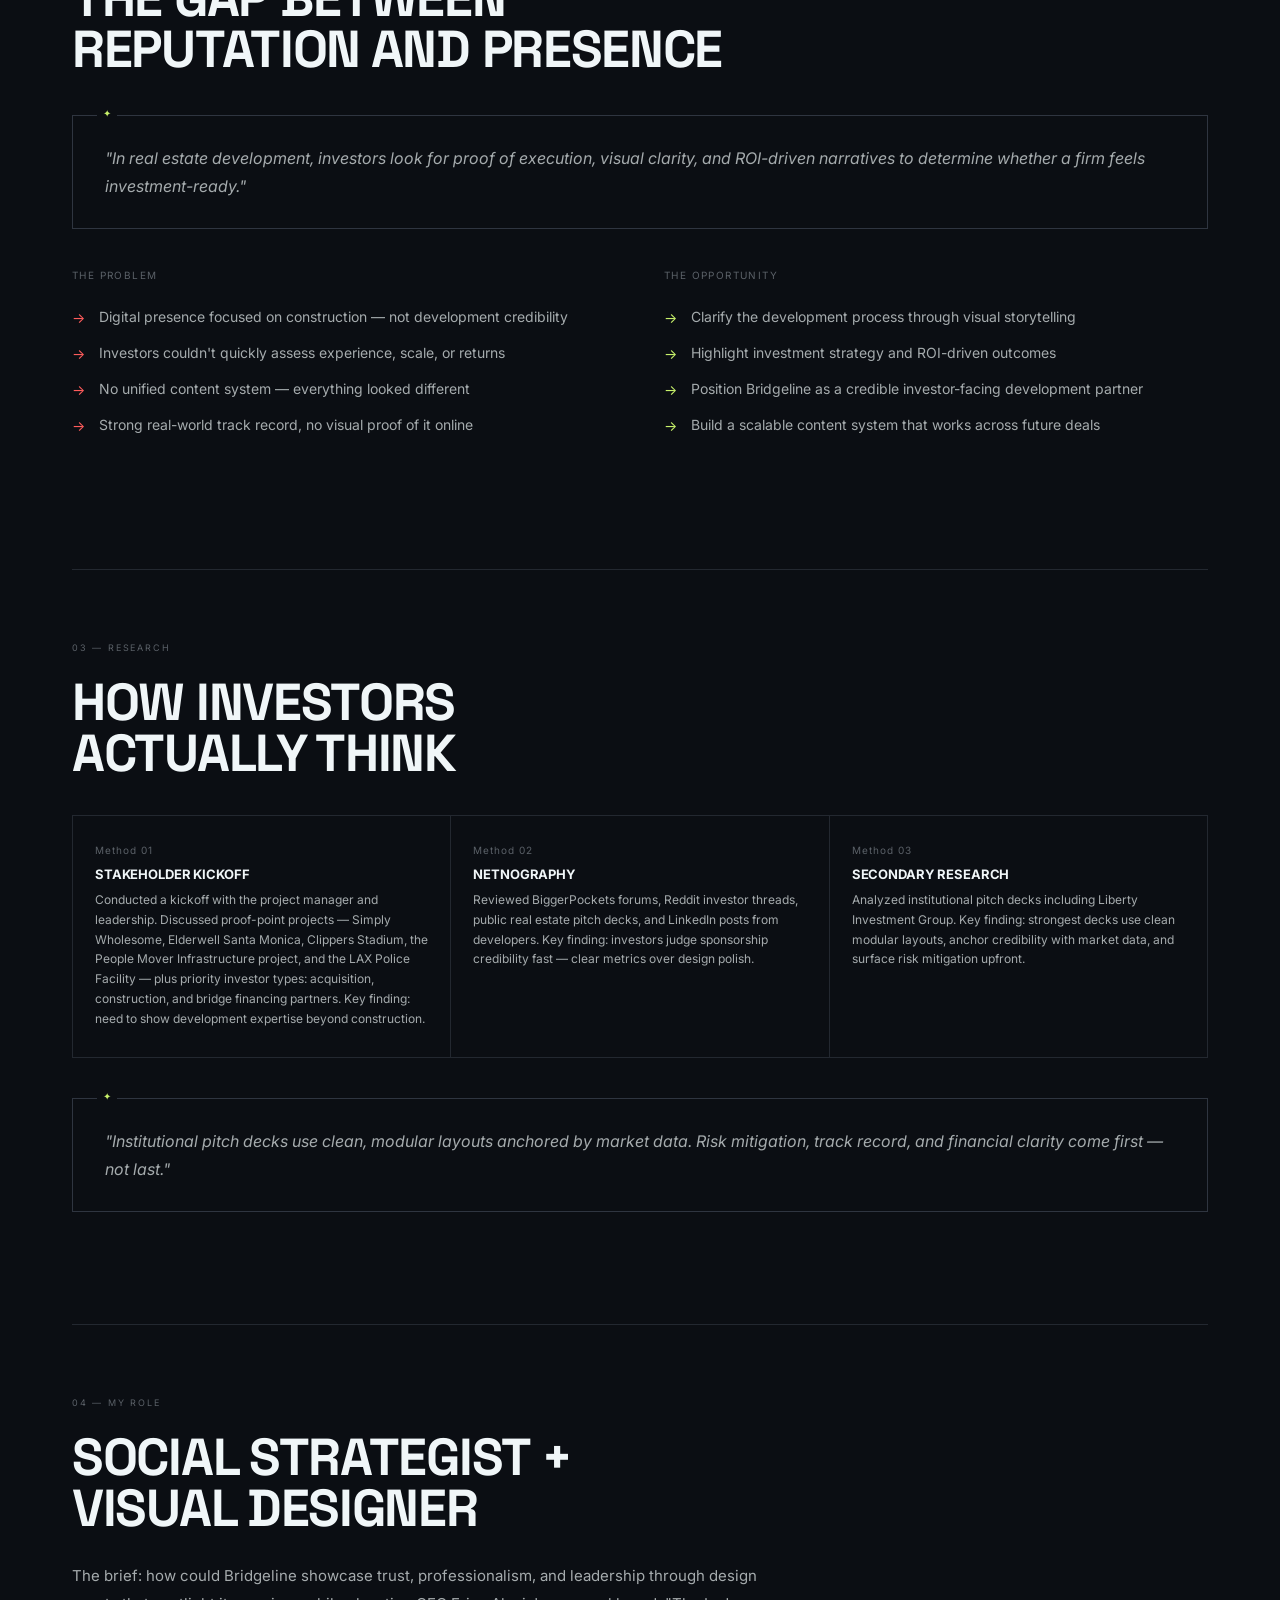
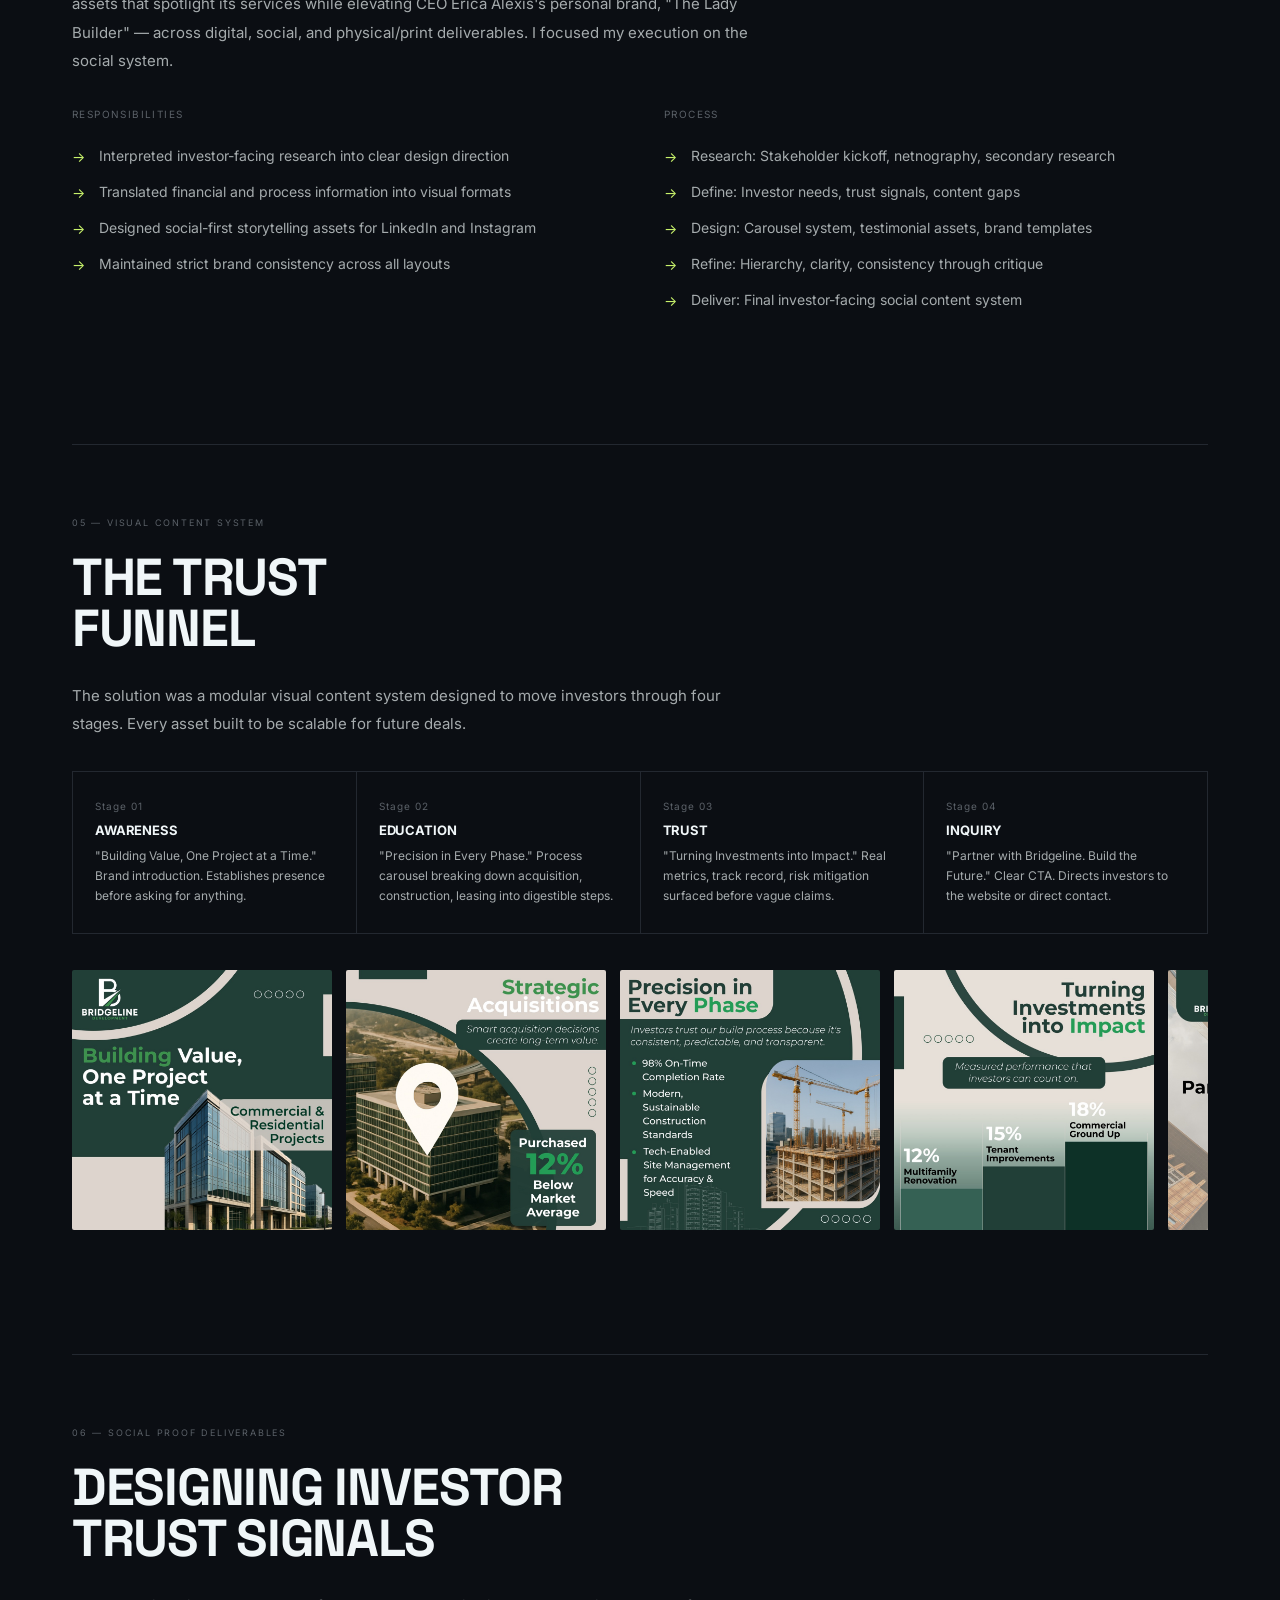
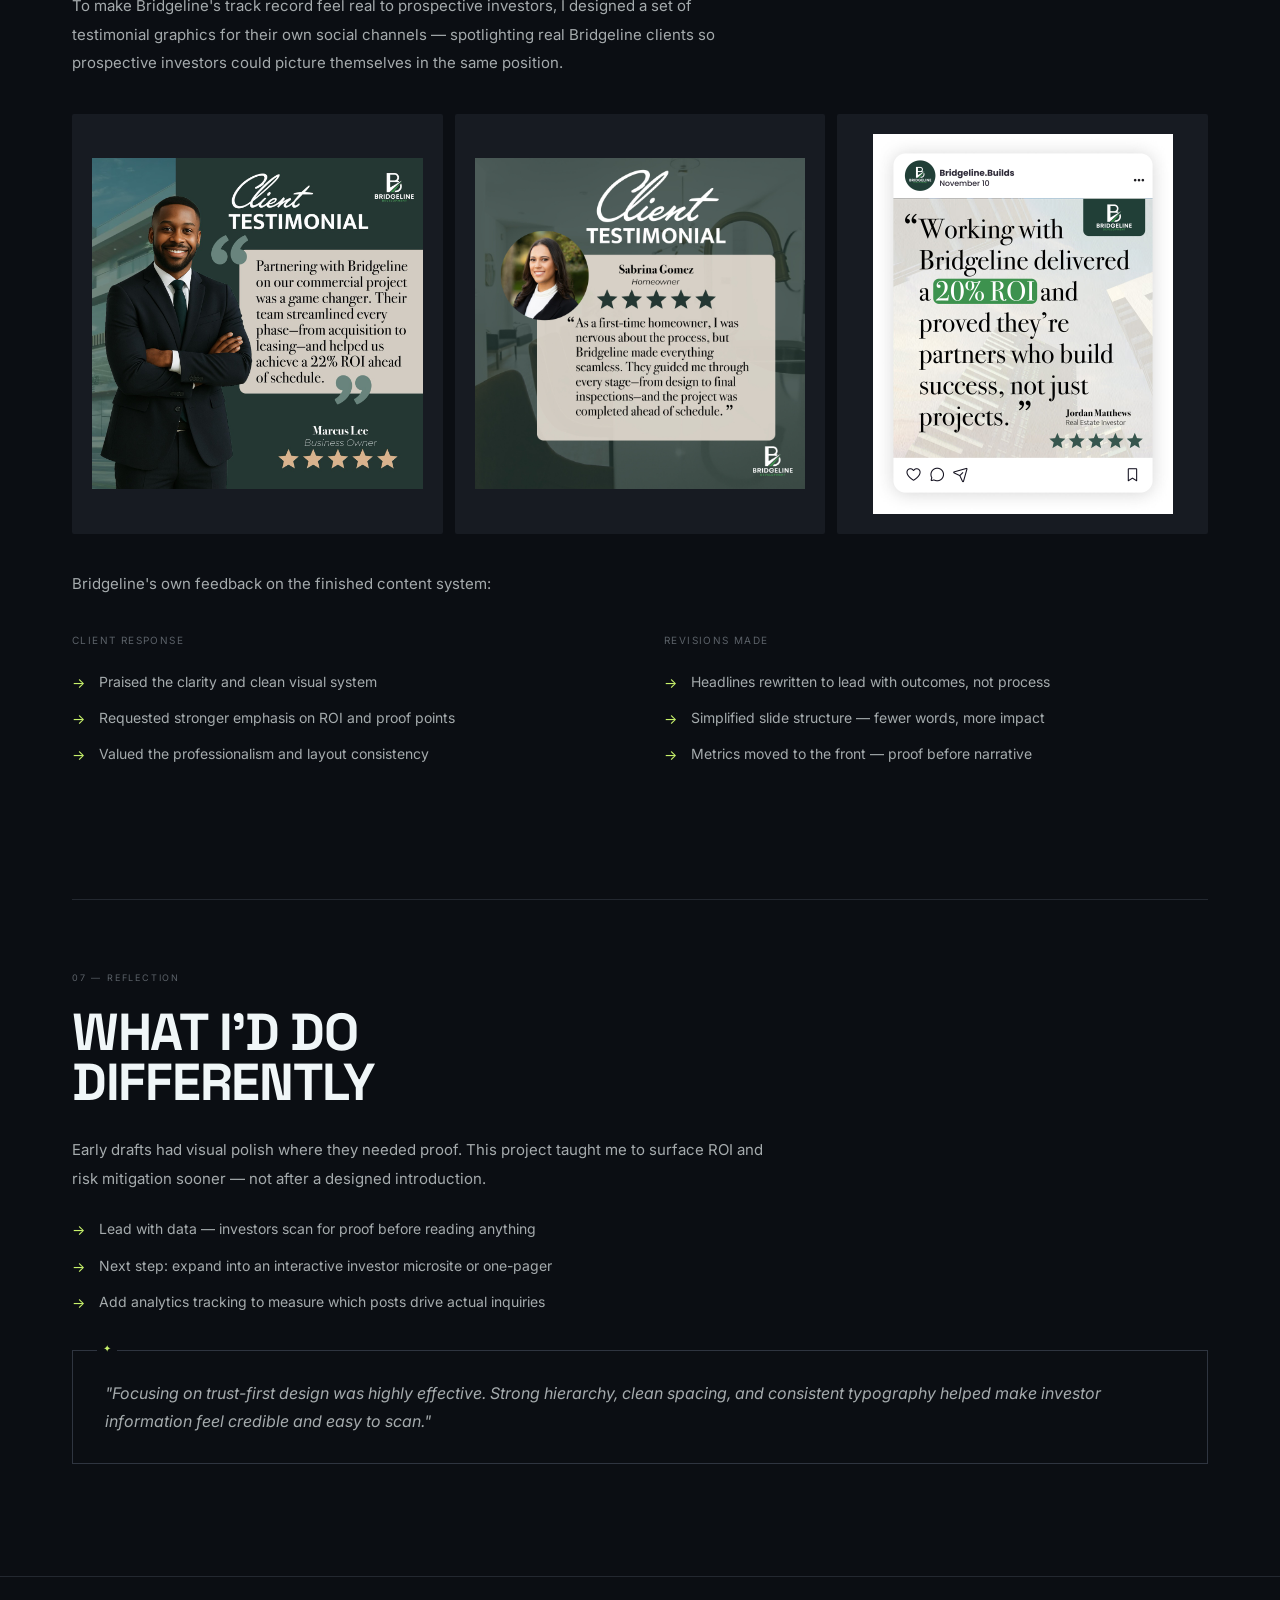
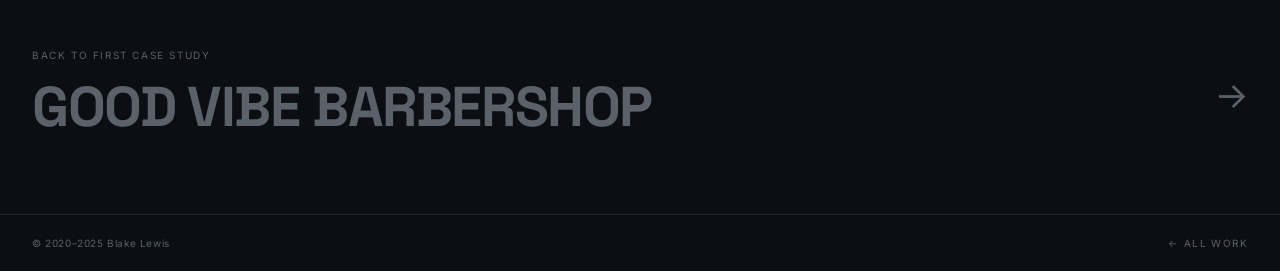
==== commit 4743d9d9: "Convert styling gallery to slideshow, fix Good Vibe/Bridgeline details Squashed from 7 local commits" ====
--- a/case-studies/bridgeline.html
+++ b/case-studies/bridgeline.html
@@ -55,7 +55,7 @@
         <p class="cs-text">As Social Strategist on the team, I translated investor-facing research into a visual content system for LinkedIn and Instagram — building credibility through clarity, hierarchy, and proof.</p>
       </div>
       <figure class="cs-figure" style="height:340px;">
-        <img src="../images/bridgeline-thumb.jpg" alt="Bridgeline Construction team member on site" style="object-position:top;">
+        <img src="../images/bridgeline-thumb.jpg" alt="Bridgeline Construction team member on site" style="object-position:center 20%;">
       </figure>
     </div>
     <div class="quote-box">
--- a/case-studies/case-study.css
+++ b/case-studies/case-study.css
@@ -185,6 +185,7 @@
 @media(max-width:768px){ .cs-gallery, .cs-gallery.cs-gallery-3 { grid-template-columns: 1fr; } }
 
 .cs-figure { background: var(--card); border-radius: 2px; overflow: hidden; }
+.cs-figure.cs-figure-nobg { background: transparent; }
 .cs-figure img { width: 100%; height: 100%; object-fit: cover; display: block; }
 
 .cs-gallery-matched .cs-figure { height: 420px; }
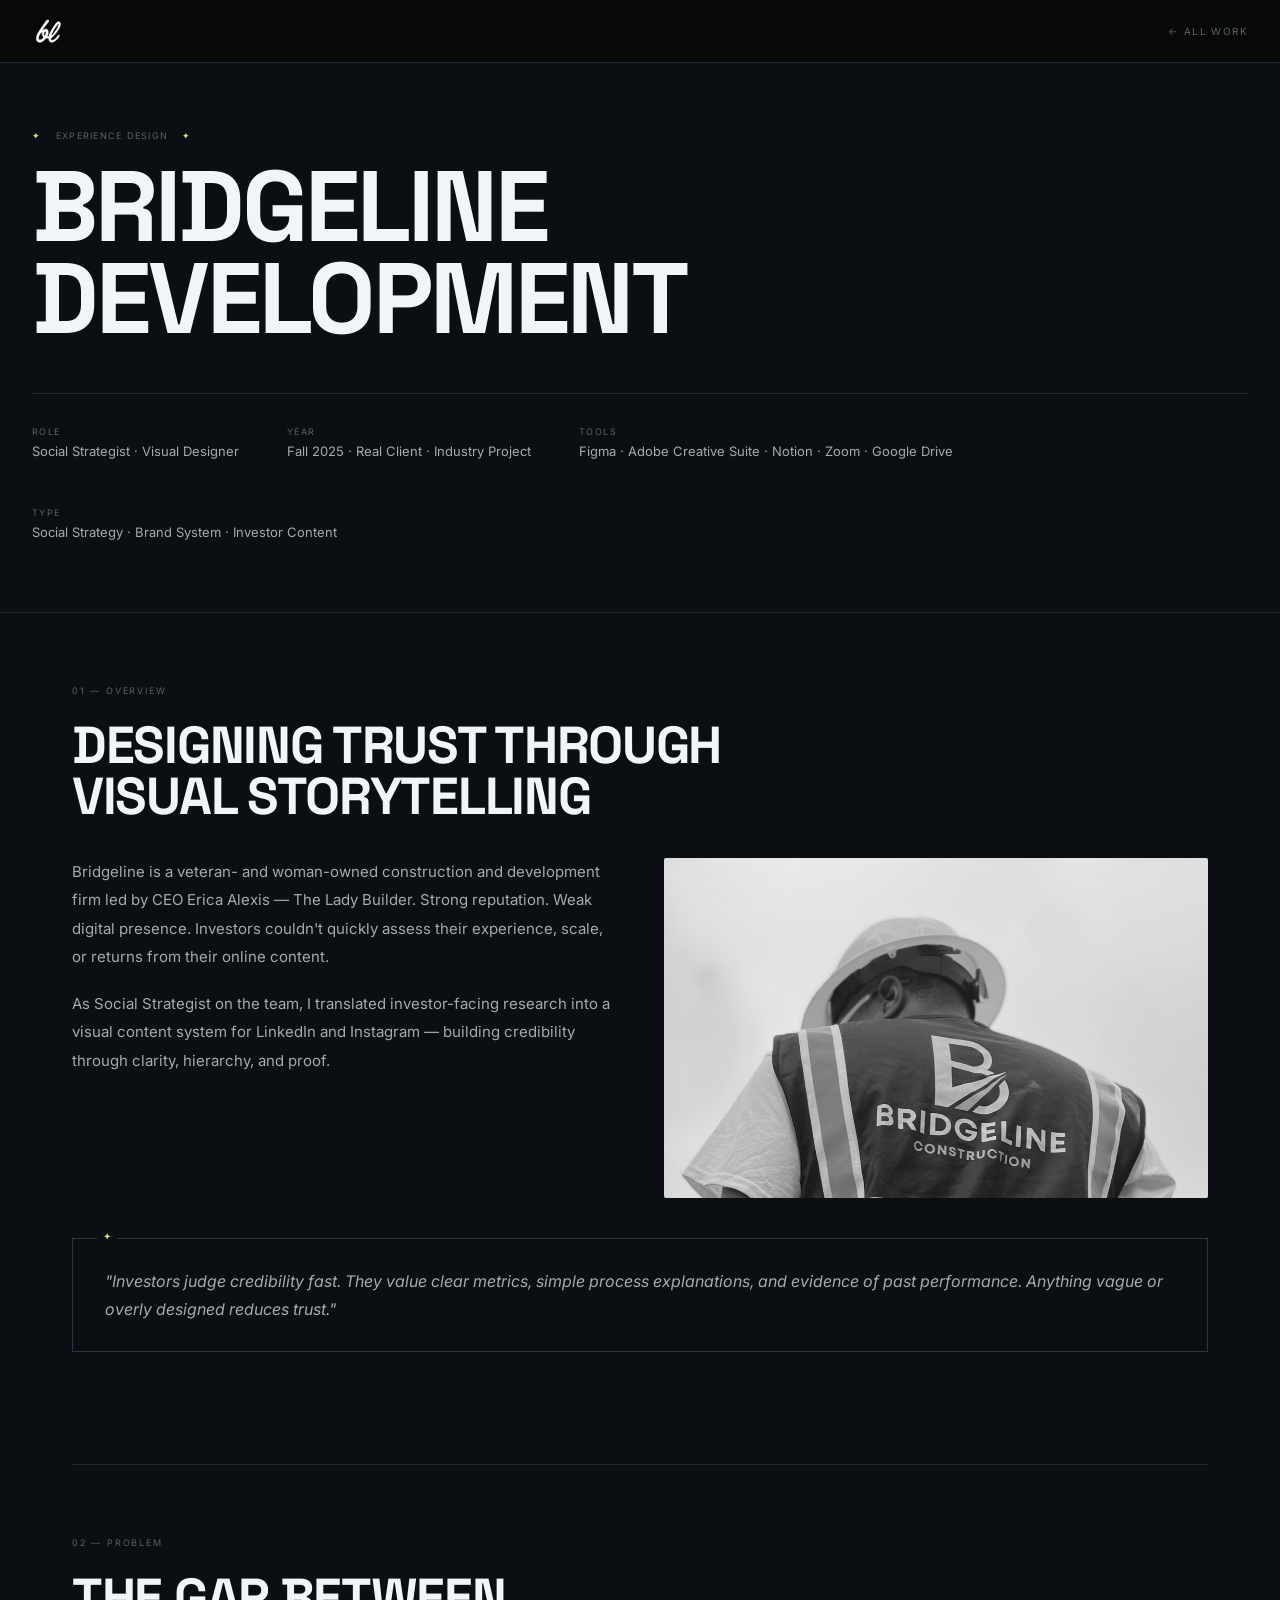
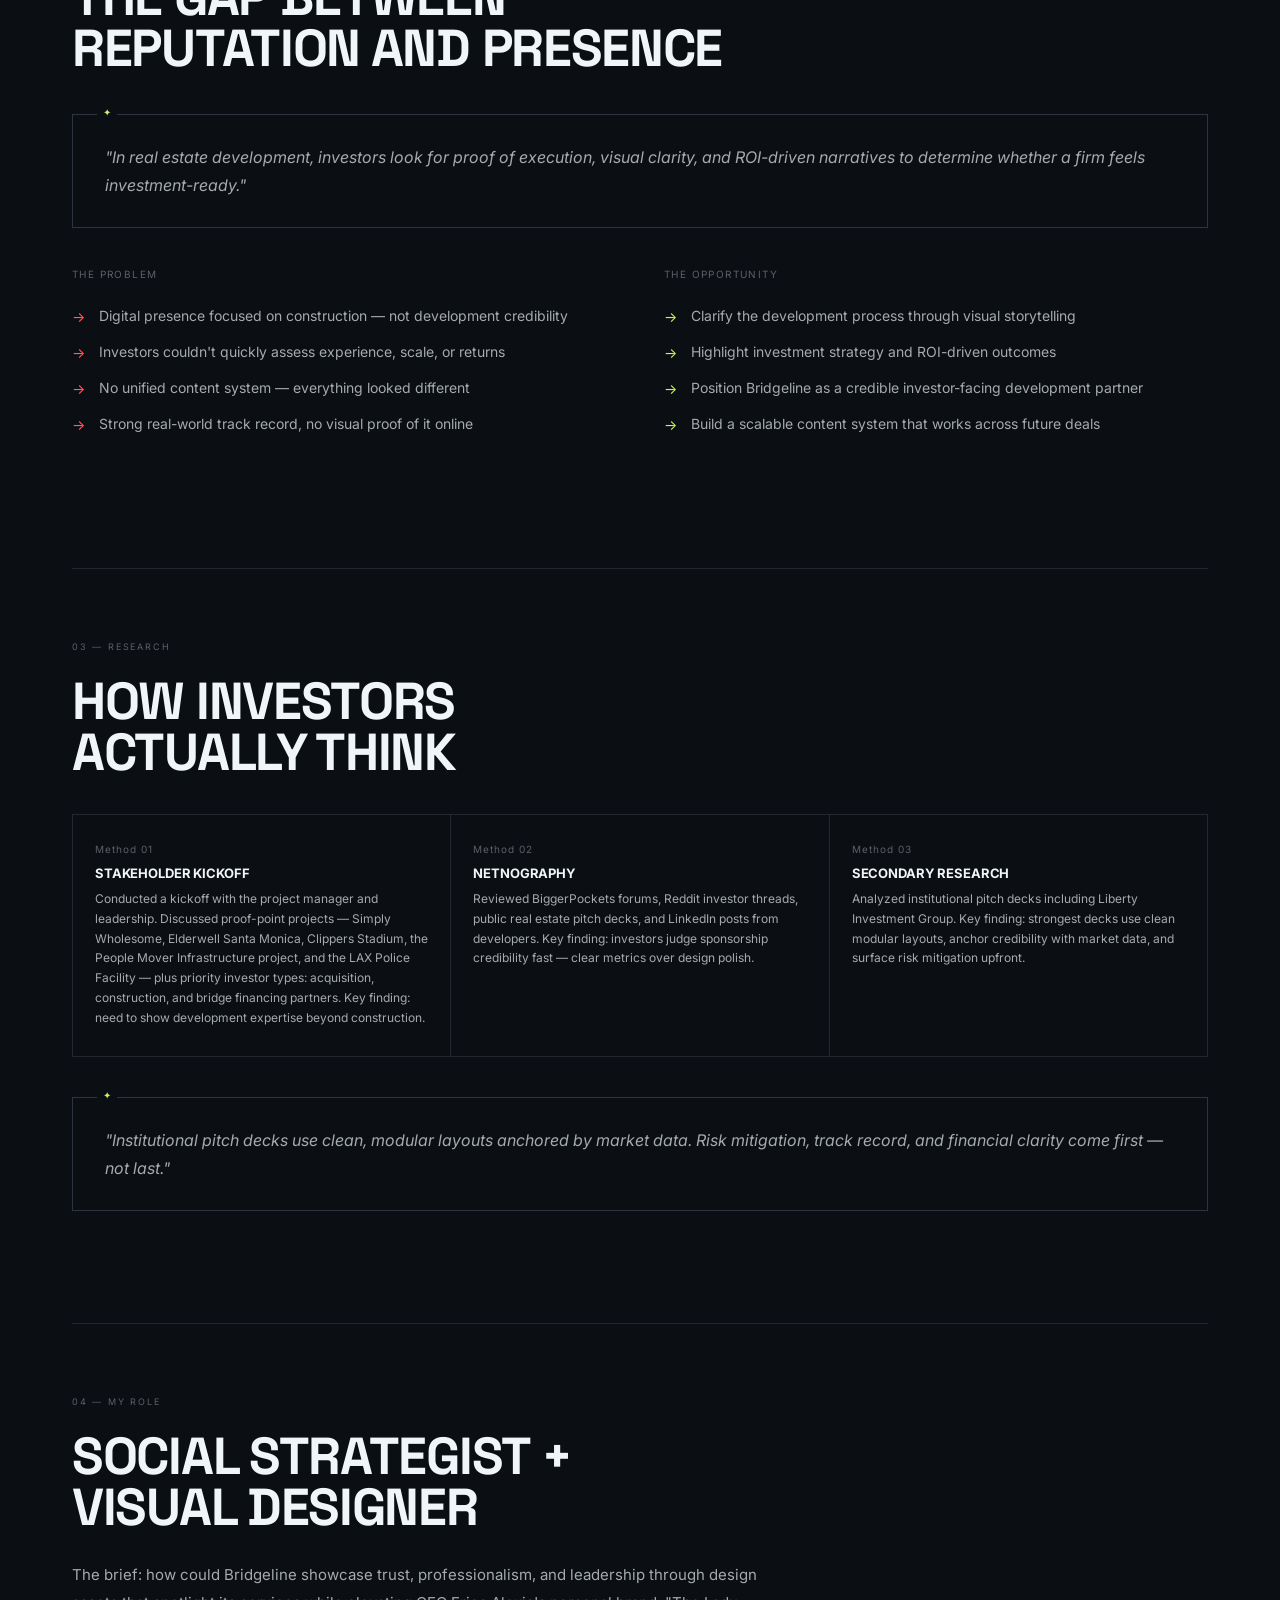
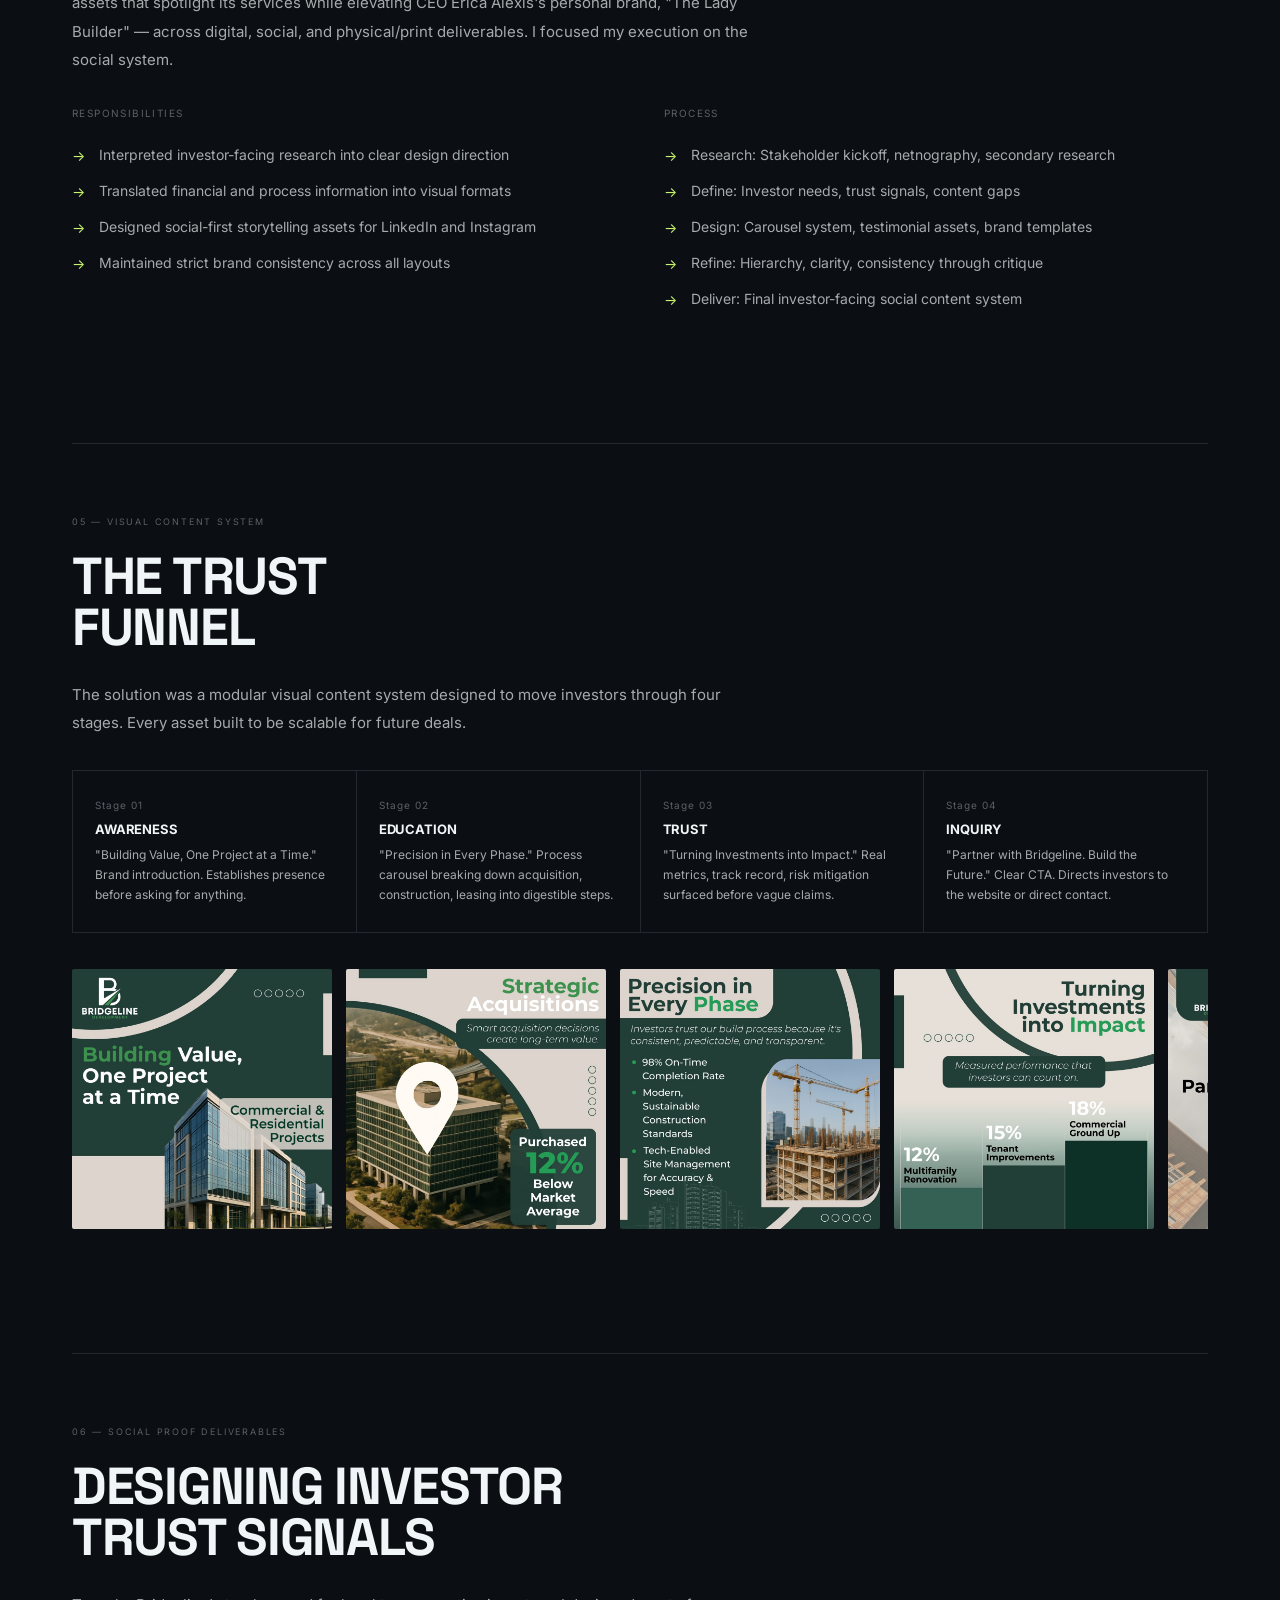
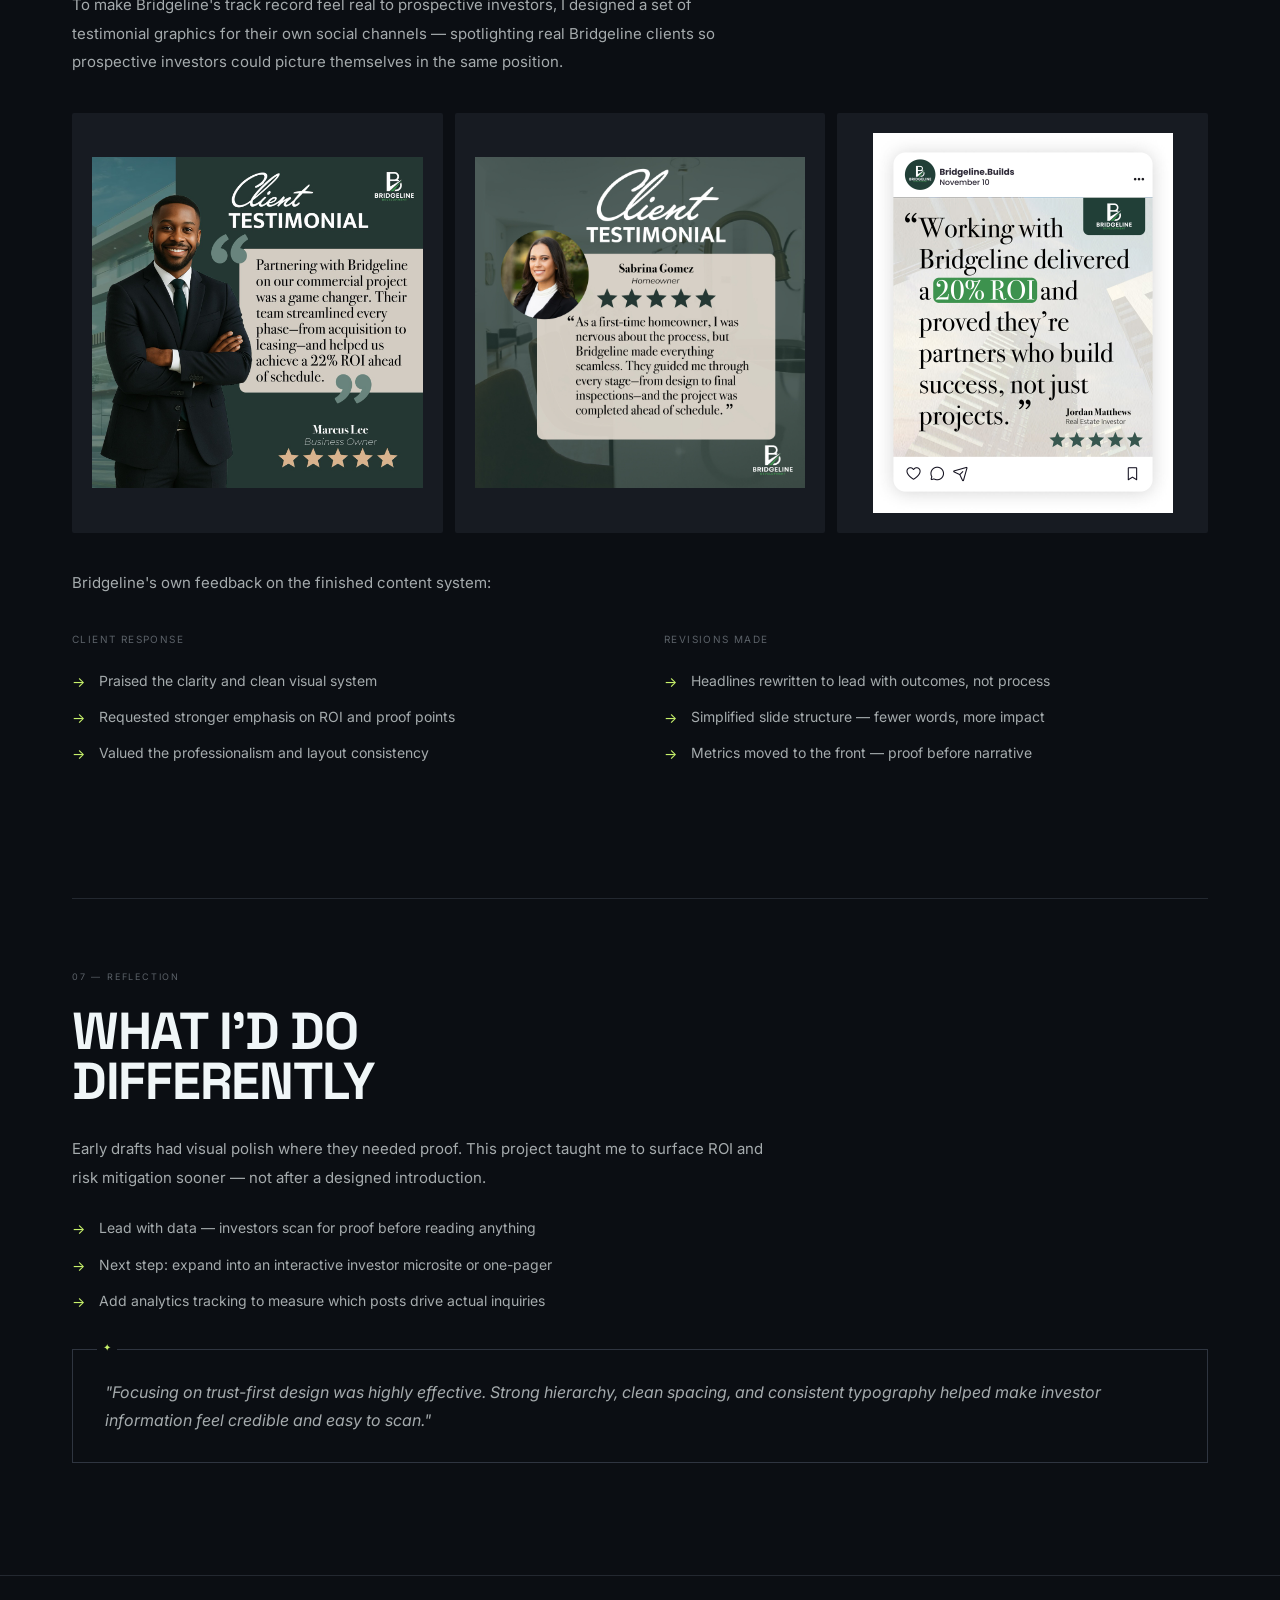
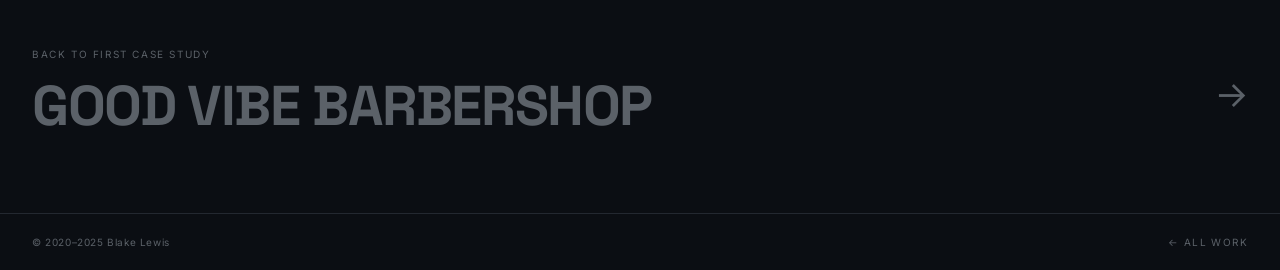
==== commit 563e065c: "Unify every project page onto the case-study template Remove the redundant "Blake Lewis" name from t" ====
--- a/case-studies/bridgeline.html
+++ b/case-studies/bridgeline.html
@@ -19,9 +19,9 @@
 
 <section class="cs-hero">
   <div class="cs-eyebrow">
-    <span>Blake Lewis</span>
-    <span class="cs-eyebrow-dot">✦</span>
+    <span class="cs-eyebrow-star">✦</span>
     <span class="cs-tag">Experience Design</span>
+    <span class="cs-eyebrow-star">✦</span>
   </div>
   <h1 class="cs-h1">Bridgeline<br>Development</h1>
   <div class="cs-meta">
--- a/case-studies/case-study.css
+++ b/case-studies/case-study.css
@@ -57,13 +57,12 @@
   color: var(--text-dim); margin-bottom: 20px;
   display: flex; align-items: center; gap: 14px;
 }
-.cs-eyebrow-dot { color: var(--accent); font-size: 8px; }
+.cs-eyebrow-star { color: var(--accent); font-size: 9px; }
 
 .cs-tag {
   font-size: 9px; letter-spacing: .14em; text-transform: uppercase;
-  color: var(--text-dim); display: flex; align-items: center; gap: 5px;
-}
-.cs-tag::before { content: '✦'; font-size: 7px; color: var(--accent); }
+  color: var(--text-dim);
+}
 
 .cs-h1 {
   font-family: var(--font-display);
@@ -187,6 +186,9 @@
 .cs-figure { background: var(--card); border-radius: 2px; overflow: hidden; }
 .cs-figure.cs-figure-nobg { background: transparent; }
 .cs-figure img { width: 100%; height: 100%; object-fit: cover; display: block; }
+
+.cs-gallery.cs-gallery-natural { align-items: center; }
+.cs-gallery-natural .cs-figure img { height: auto; object-fit: contain; }
 
 .cs-gallery-matched .cs-figure { height: 420px; }
 .cs-gallery-matched .cs-figure.cs-figure-contain img { object-fit: contain; padding: 20px; }
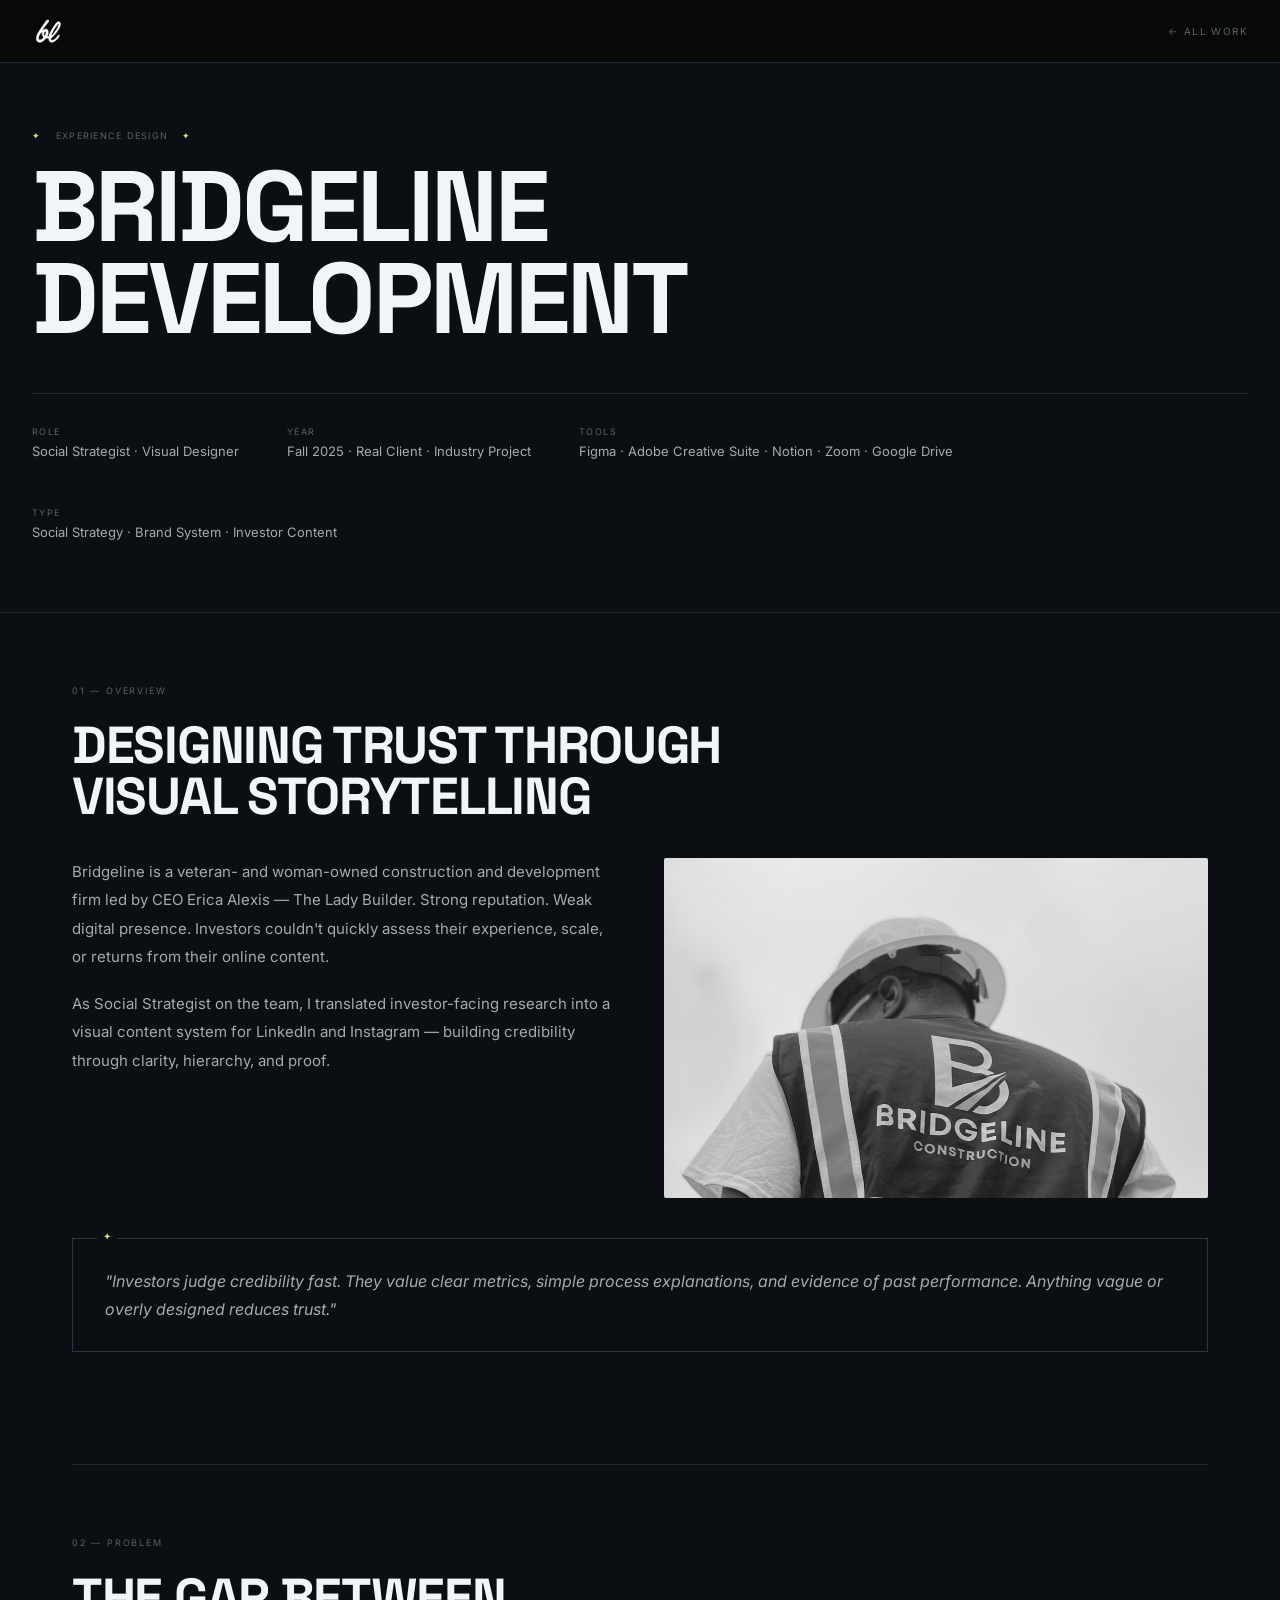
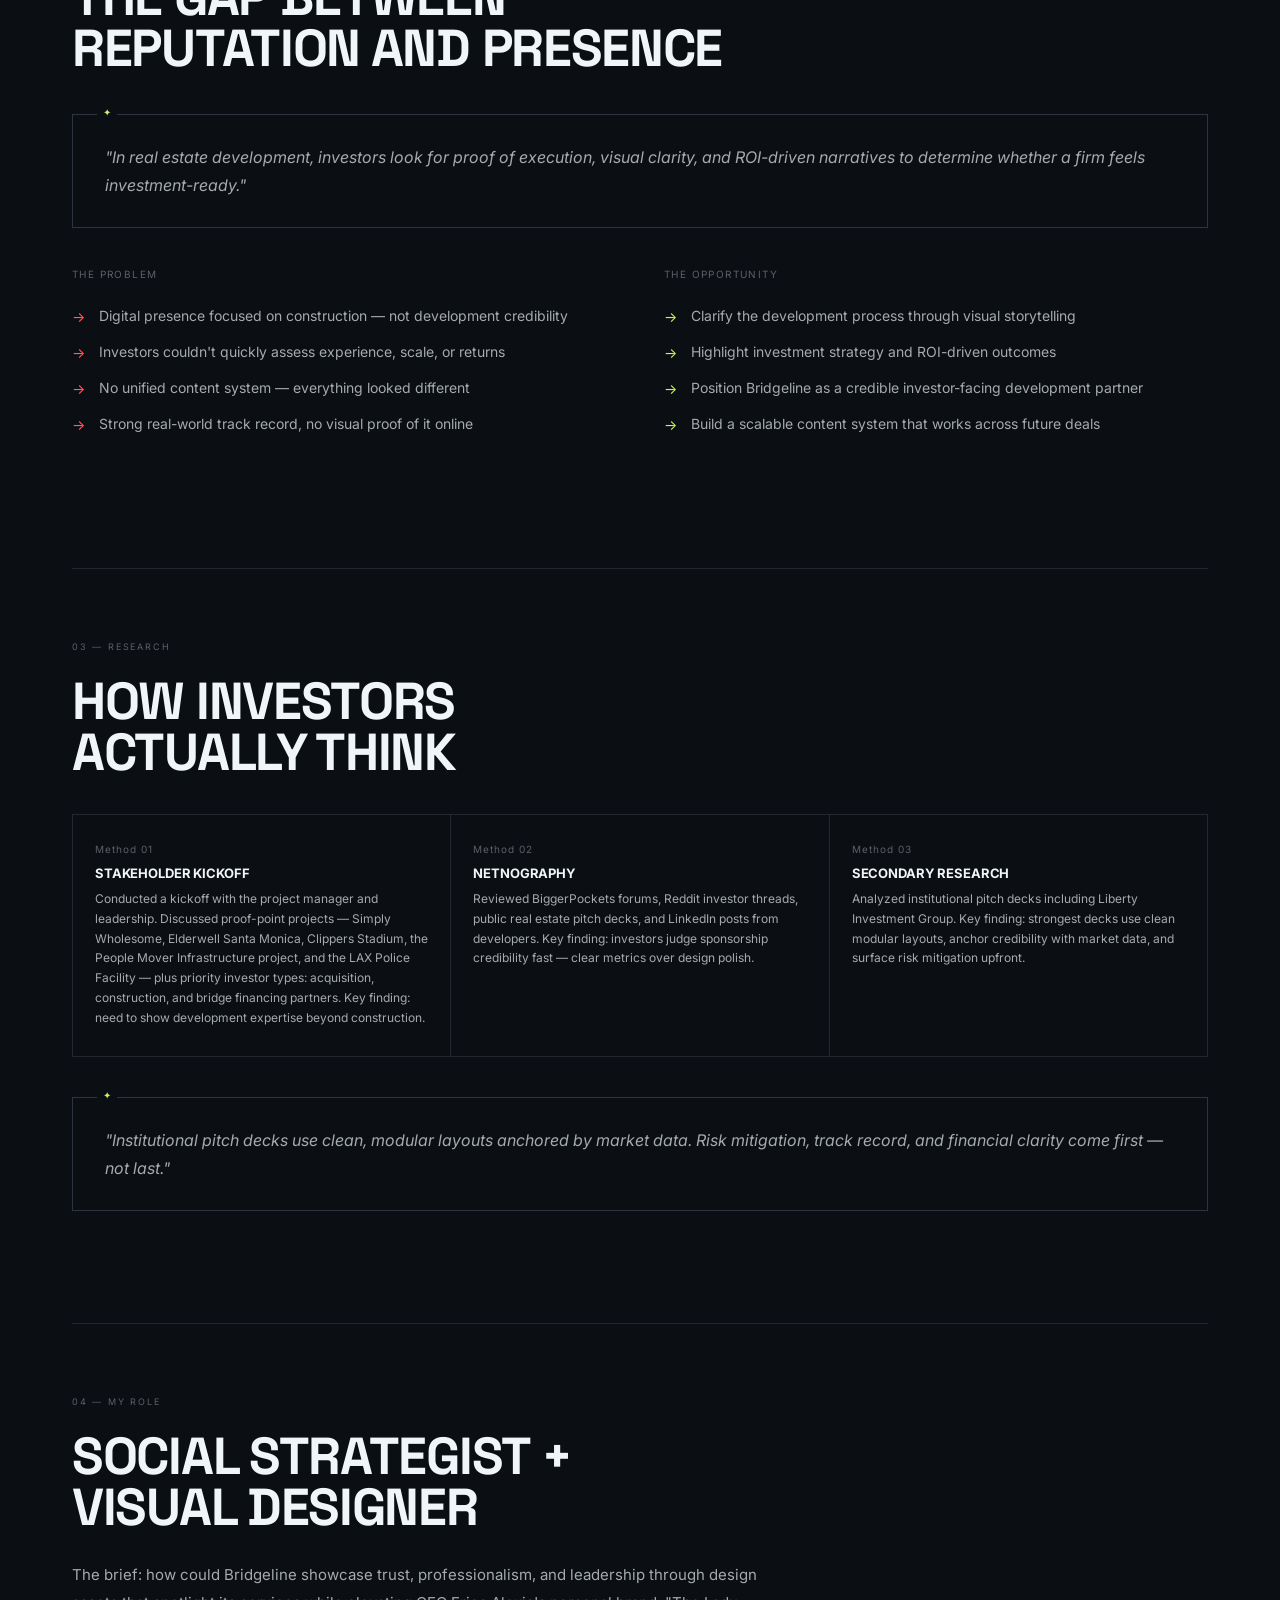
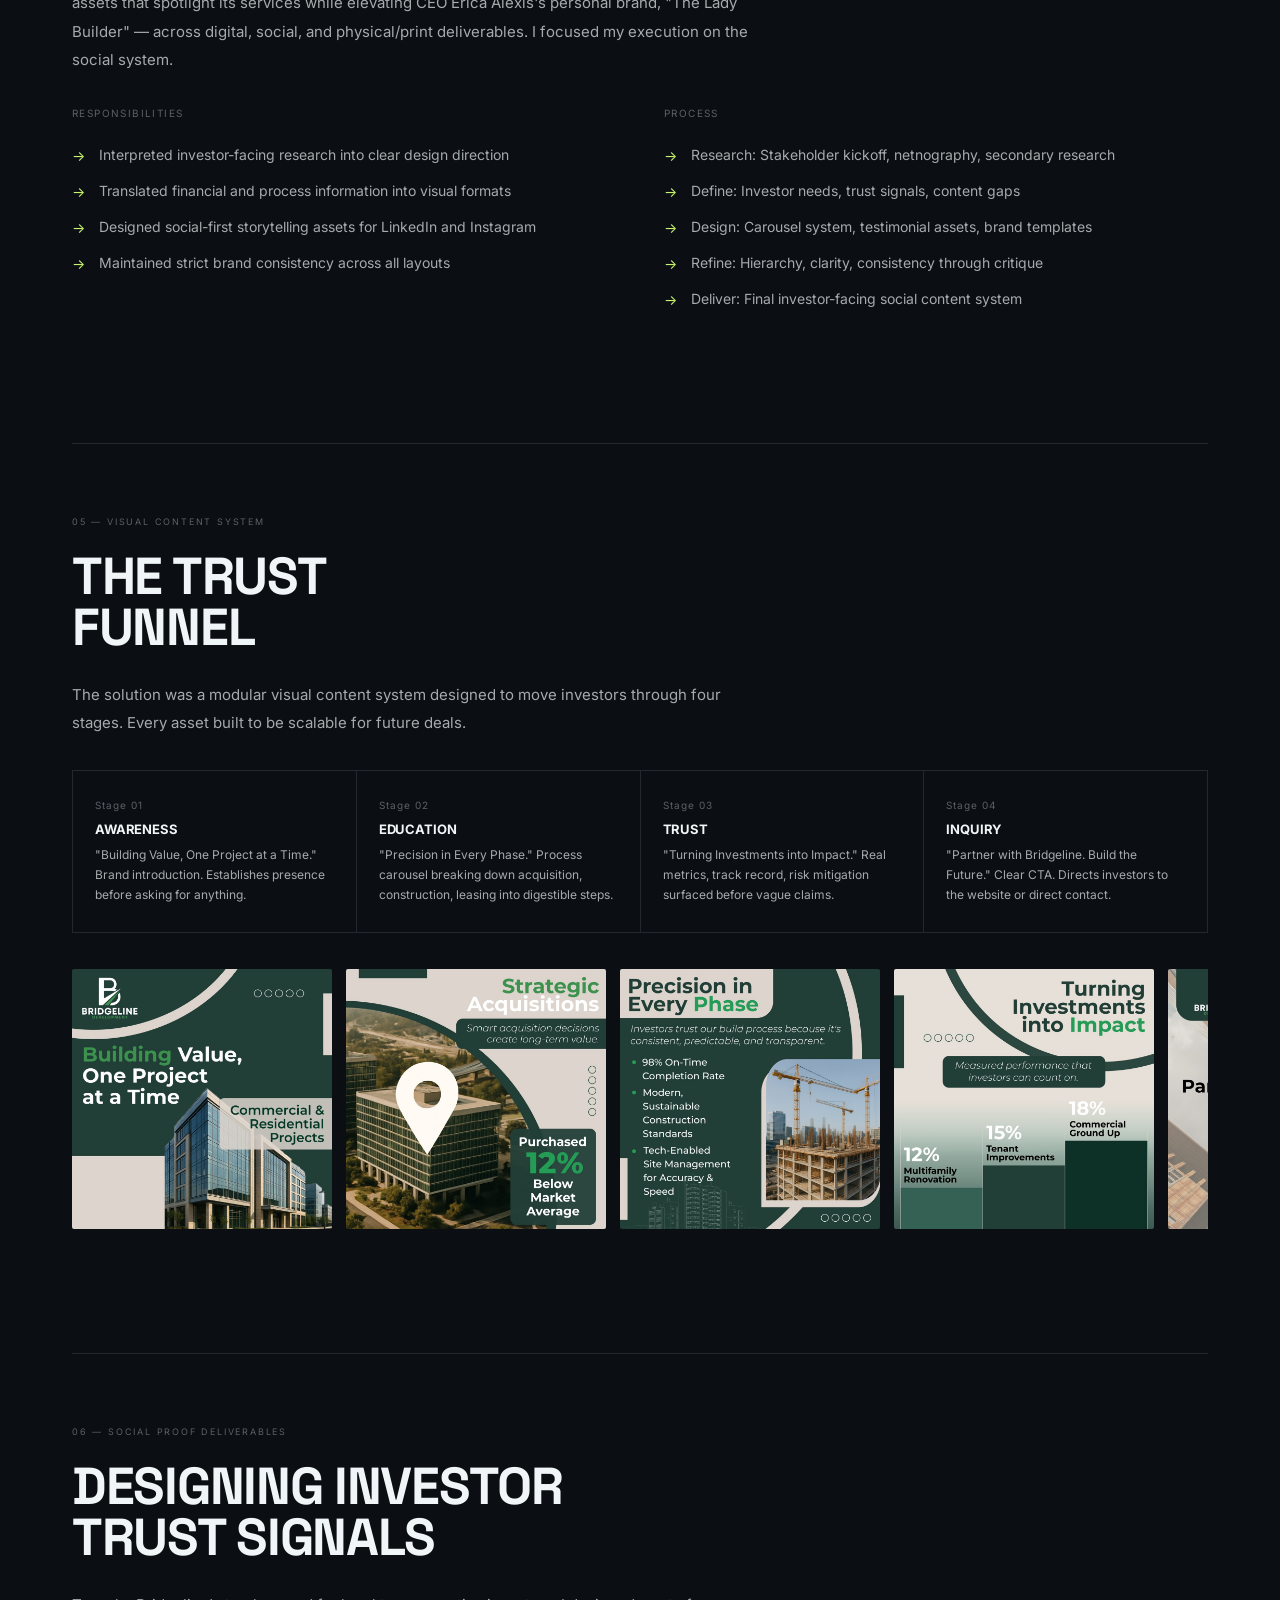
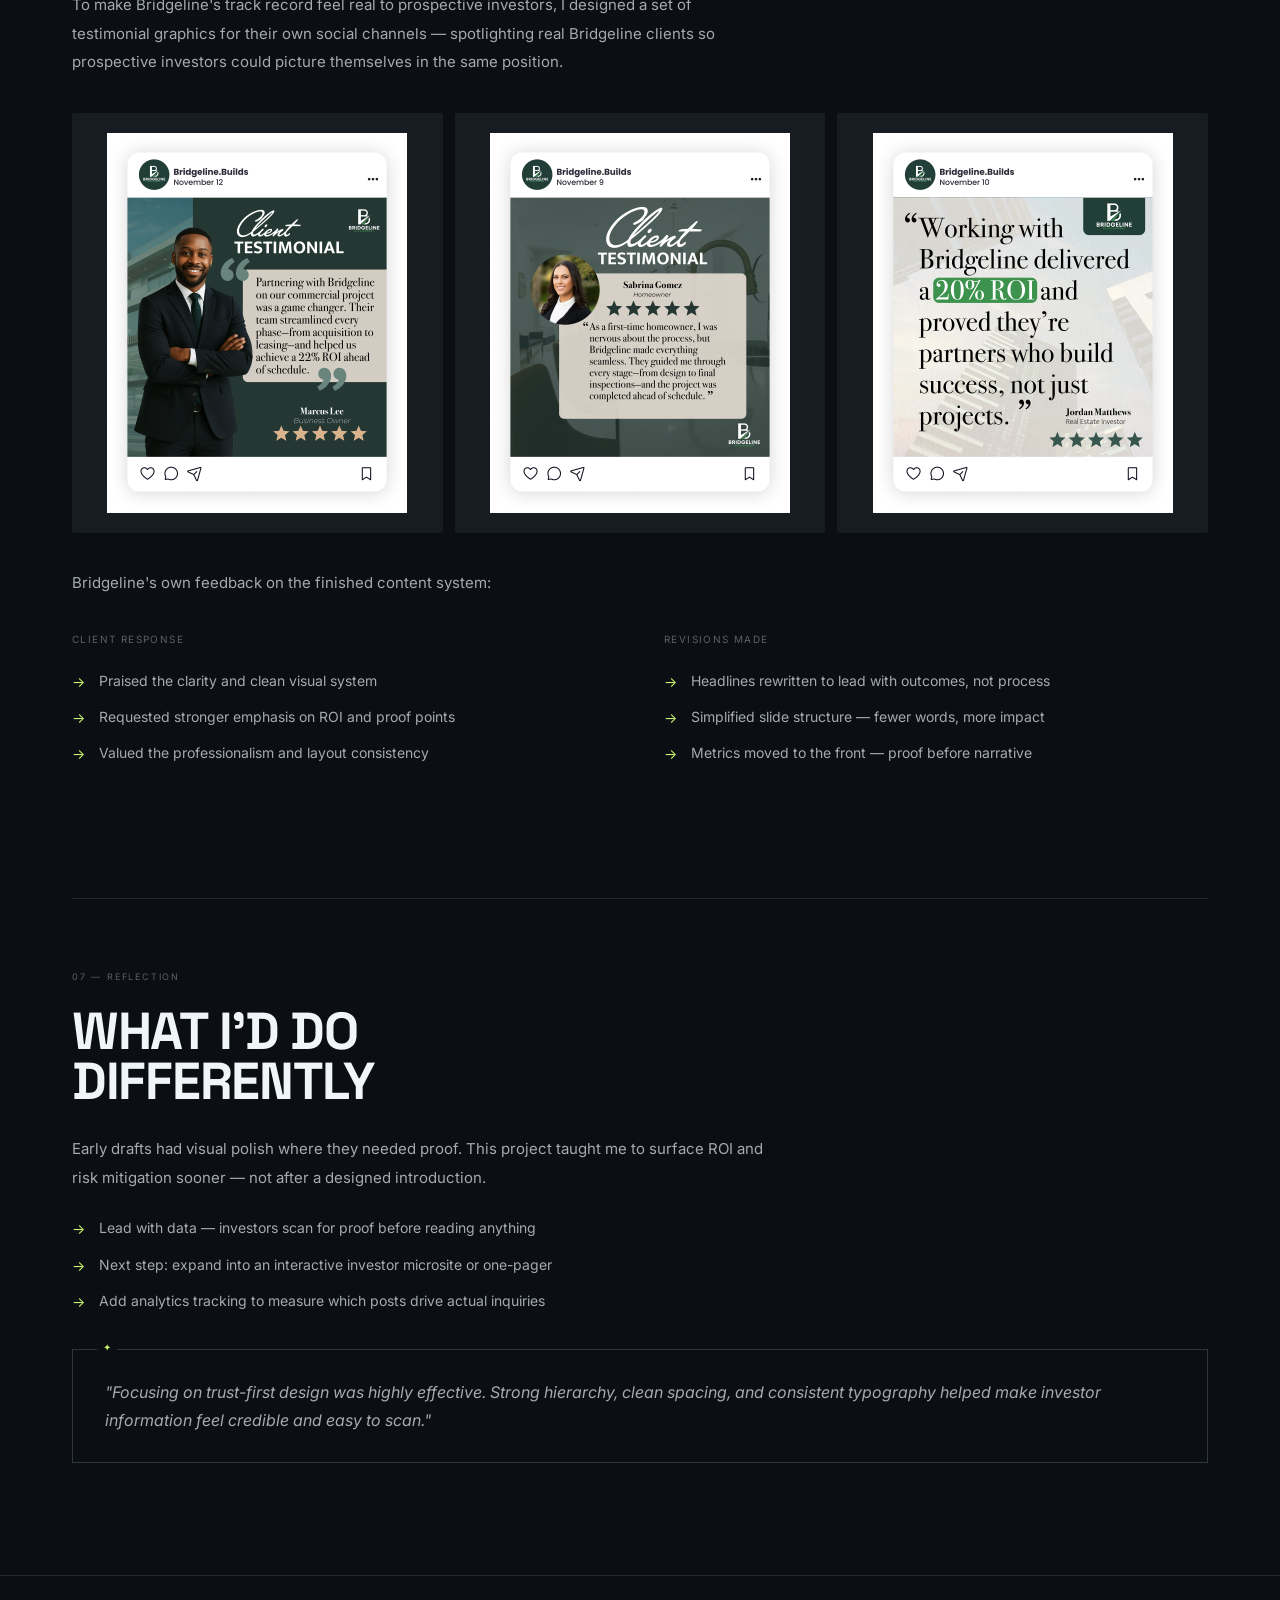
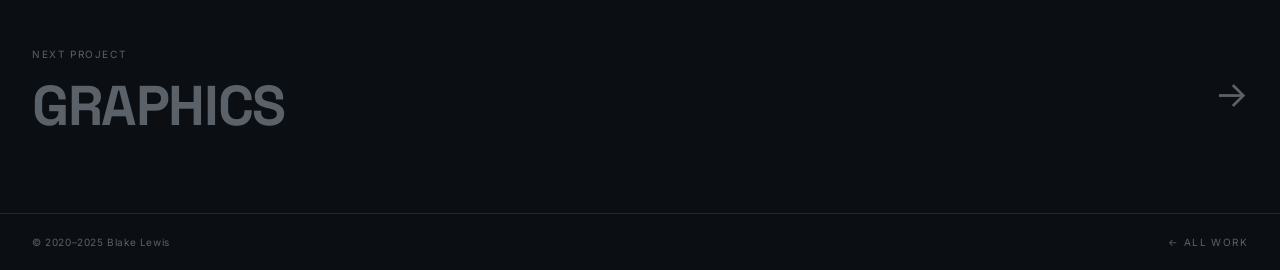
==== commit 767fcf14: "Chain next-project links through all 8 projects in order Only the 3 deep case studies (Good Vibe, On" ====
--- a/case-studies/bridgeline.html
+++ b/case-studies/bridgeline.html
@@ -244,10 +244,10 @@
 
 </div>
 
-<a class="next-cs" href="good-vibe.html">
+<a class="next-cs" href="../galleries/graphics.html">
   <div>
-    <p class="next-label">Back to first case study</p>
-    <p class="next-title">Good Vibe Barbershop</p>
+    <p class="next-label">Next project</p>
+    <p class="next-title">Graphics</p>
   </div>
   <span class="next-arrow">→</span>
 </a>
--- a/case-studies/case-study.css
+++ b/case-studies/case-study.css
@@ -222,6 +222,19 @@
 }
 .cs-carousel-slide img { width: 100%; display: block; }
 
+/* SCROLL FRAME (tall full-page screenshots) */
+.cs-scroll-frame {
+  height: 640px; overflow-y: auto; overflow-x: hidden;
+  border-radius: 2px; background: var(--card);
+  scrollbar-color: var(--text) var(--card);
+  scrollbar-width: thin;
+}
+.cs-scroll-frame::-webkit-scrollbar { width: 6px; }
+.cs-scroll-frame::-webkit-scrollbar-track { background: var(--card); border-radius: 4px; }
+.cs-scroll-frame::-webkit-scrollbar-thumb { background: var(--text); border-radius: 4px; }
+.cs-scroll-frame img { width: 100%; display: block; }
+@media(max-width:768px){ .cs-scroll-frame { height: 480px; } }
+
 /* OUTCOME LIST */
 .outcomes { list-style: none; margin: 24px 0; display: flex; flex-direction: column; gap: 12px; }
 .outcome {
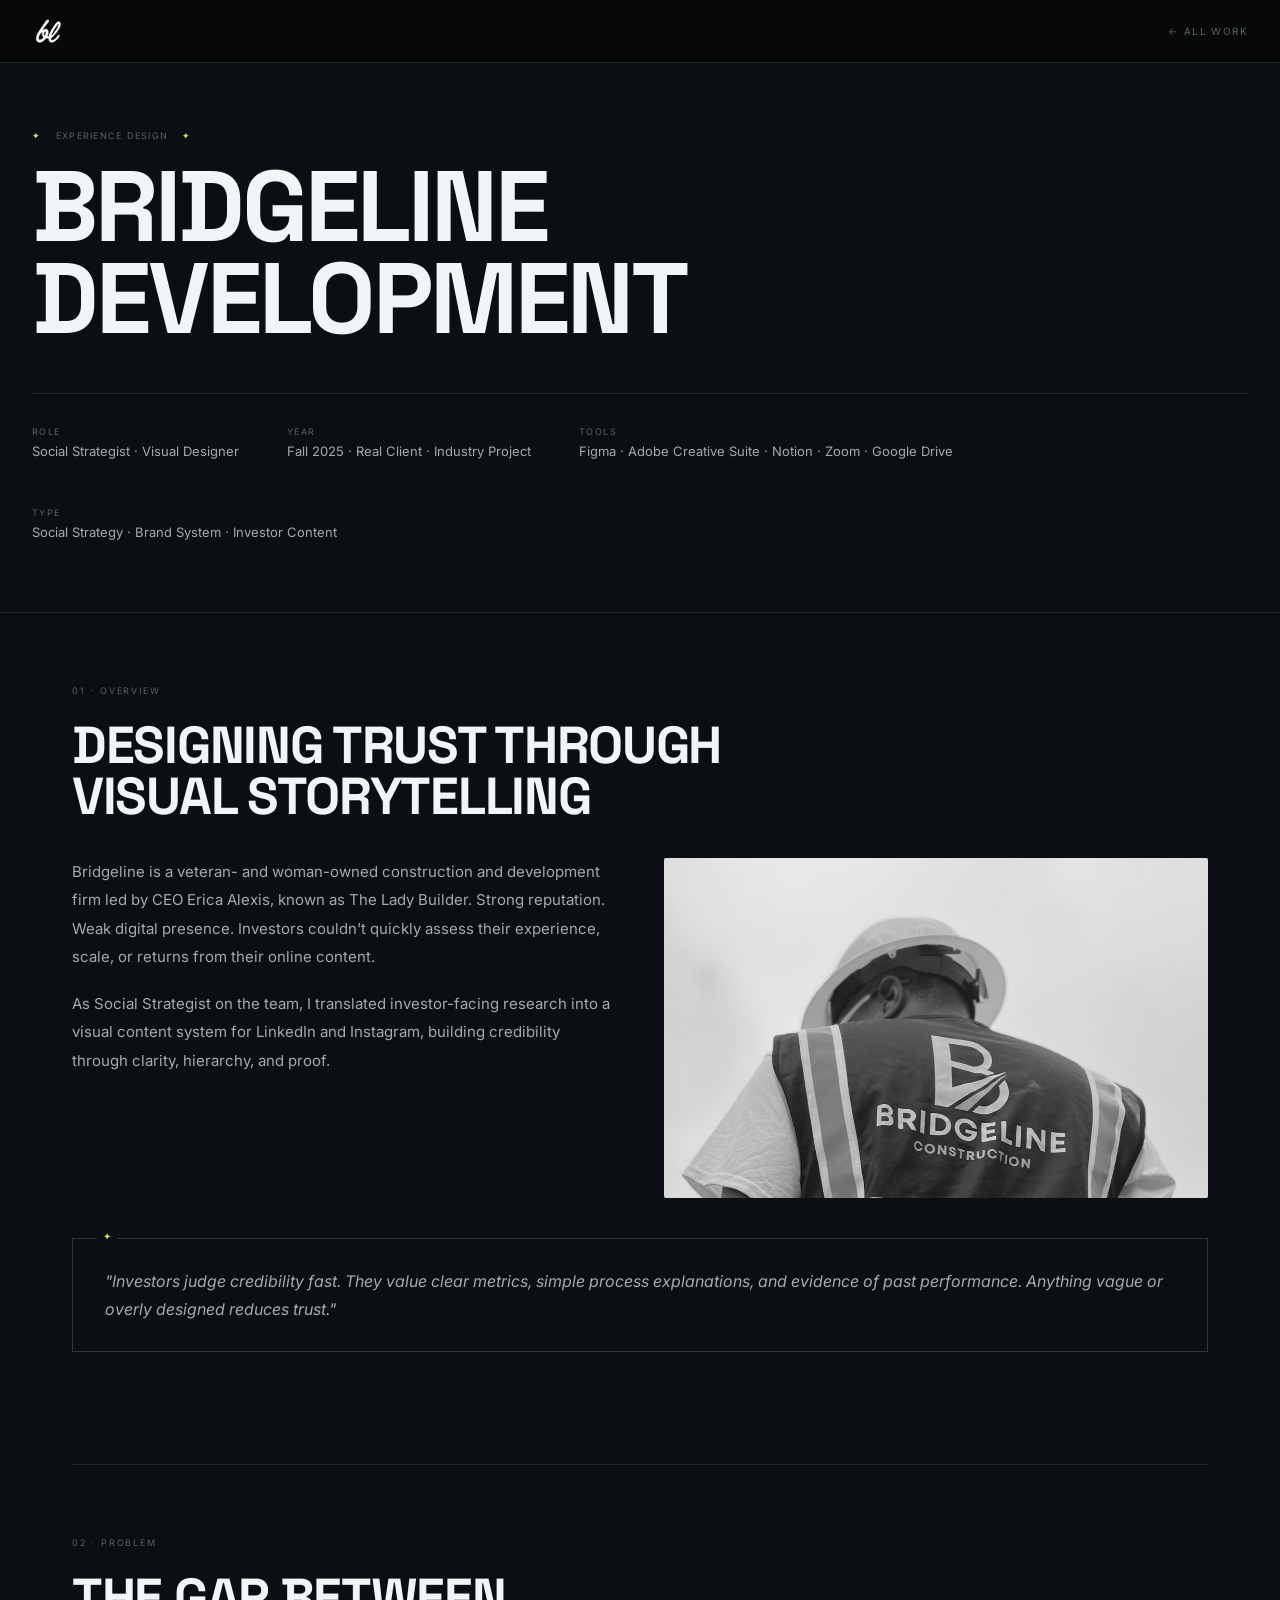
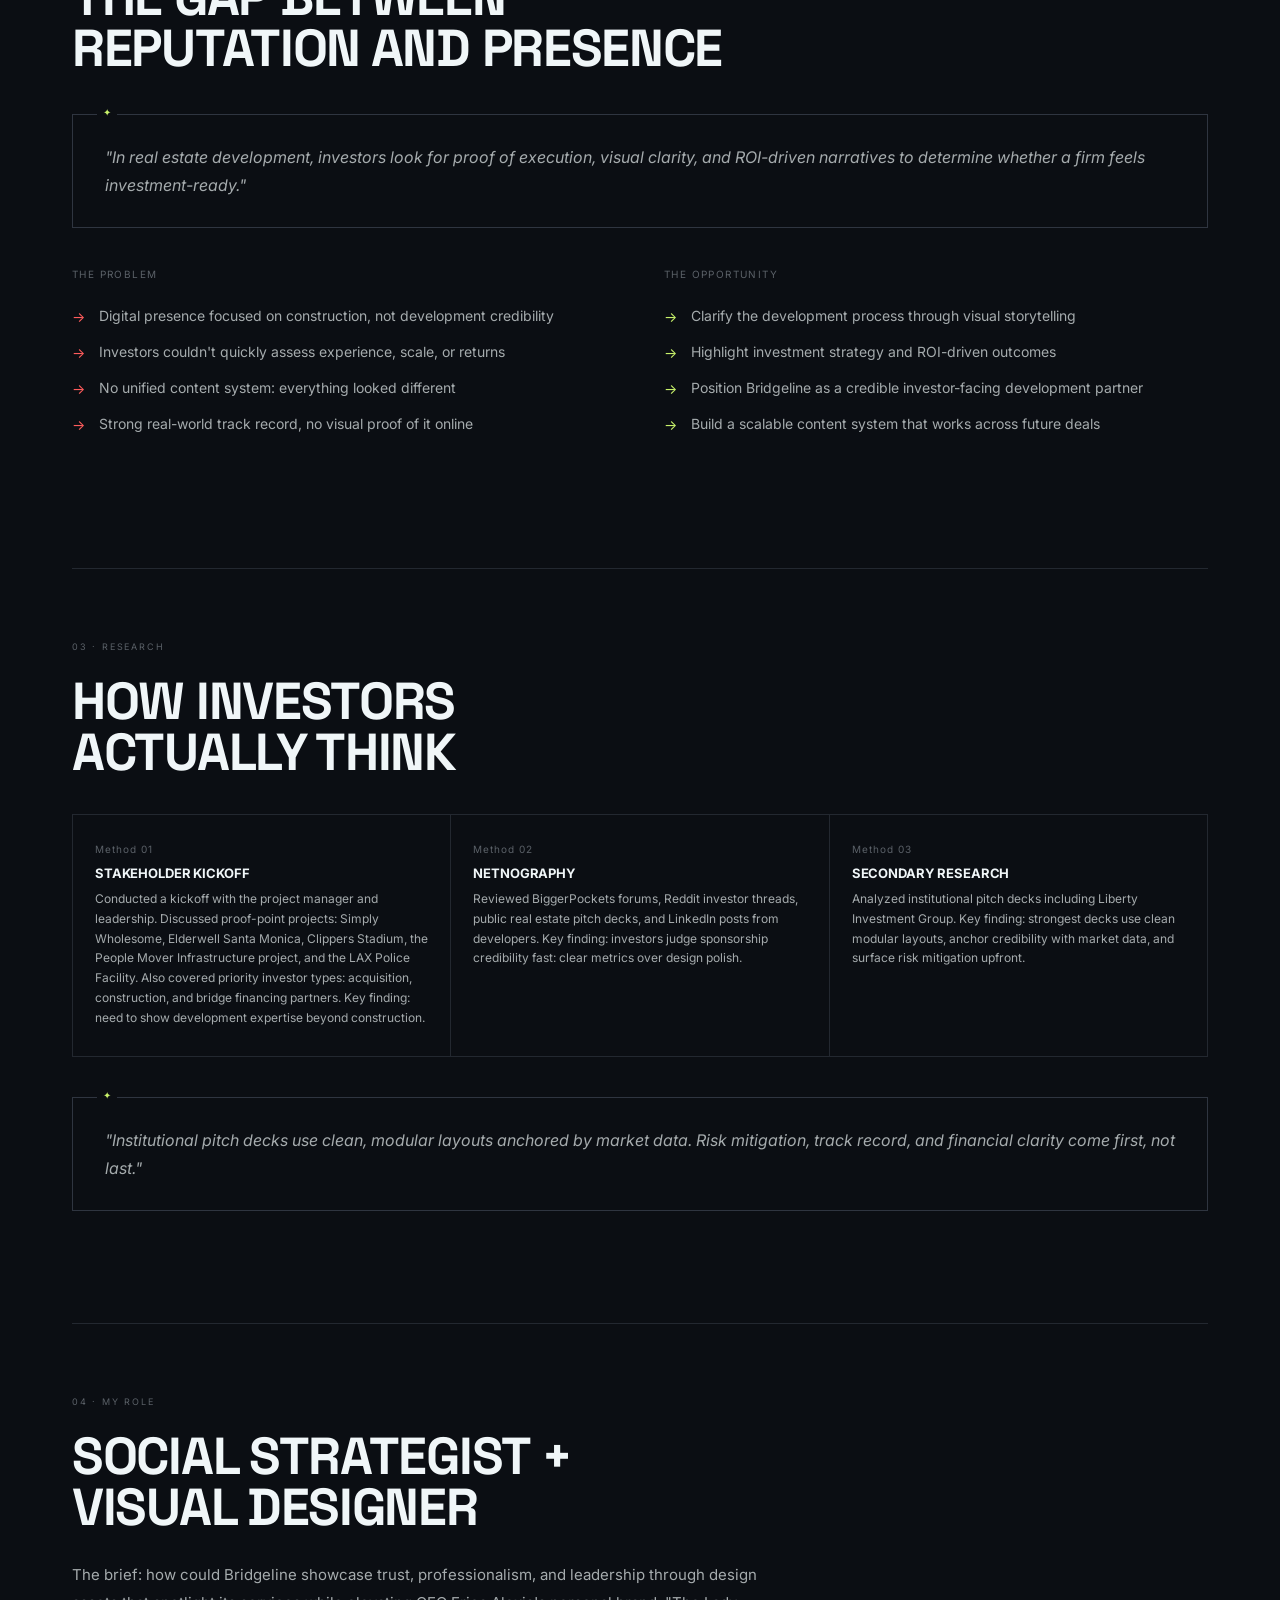
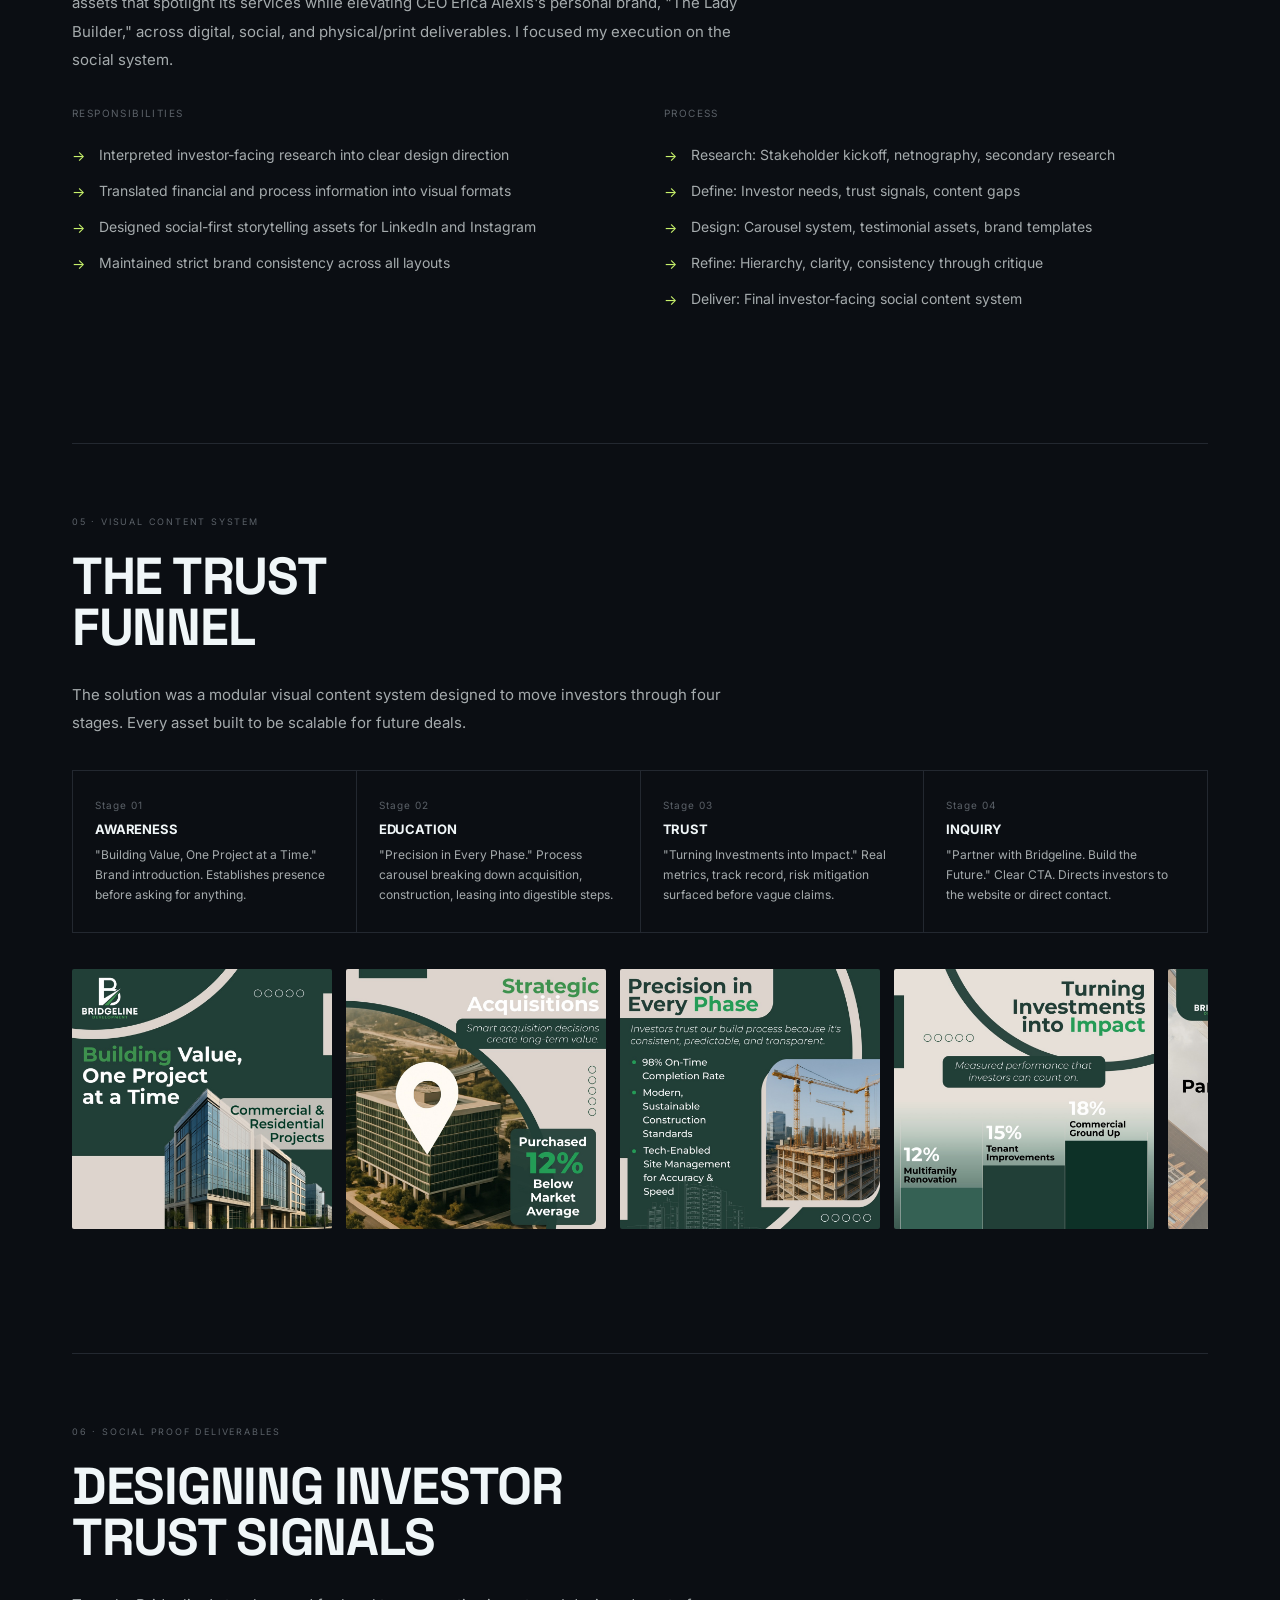
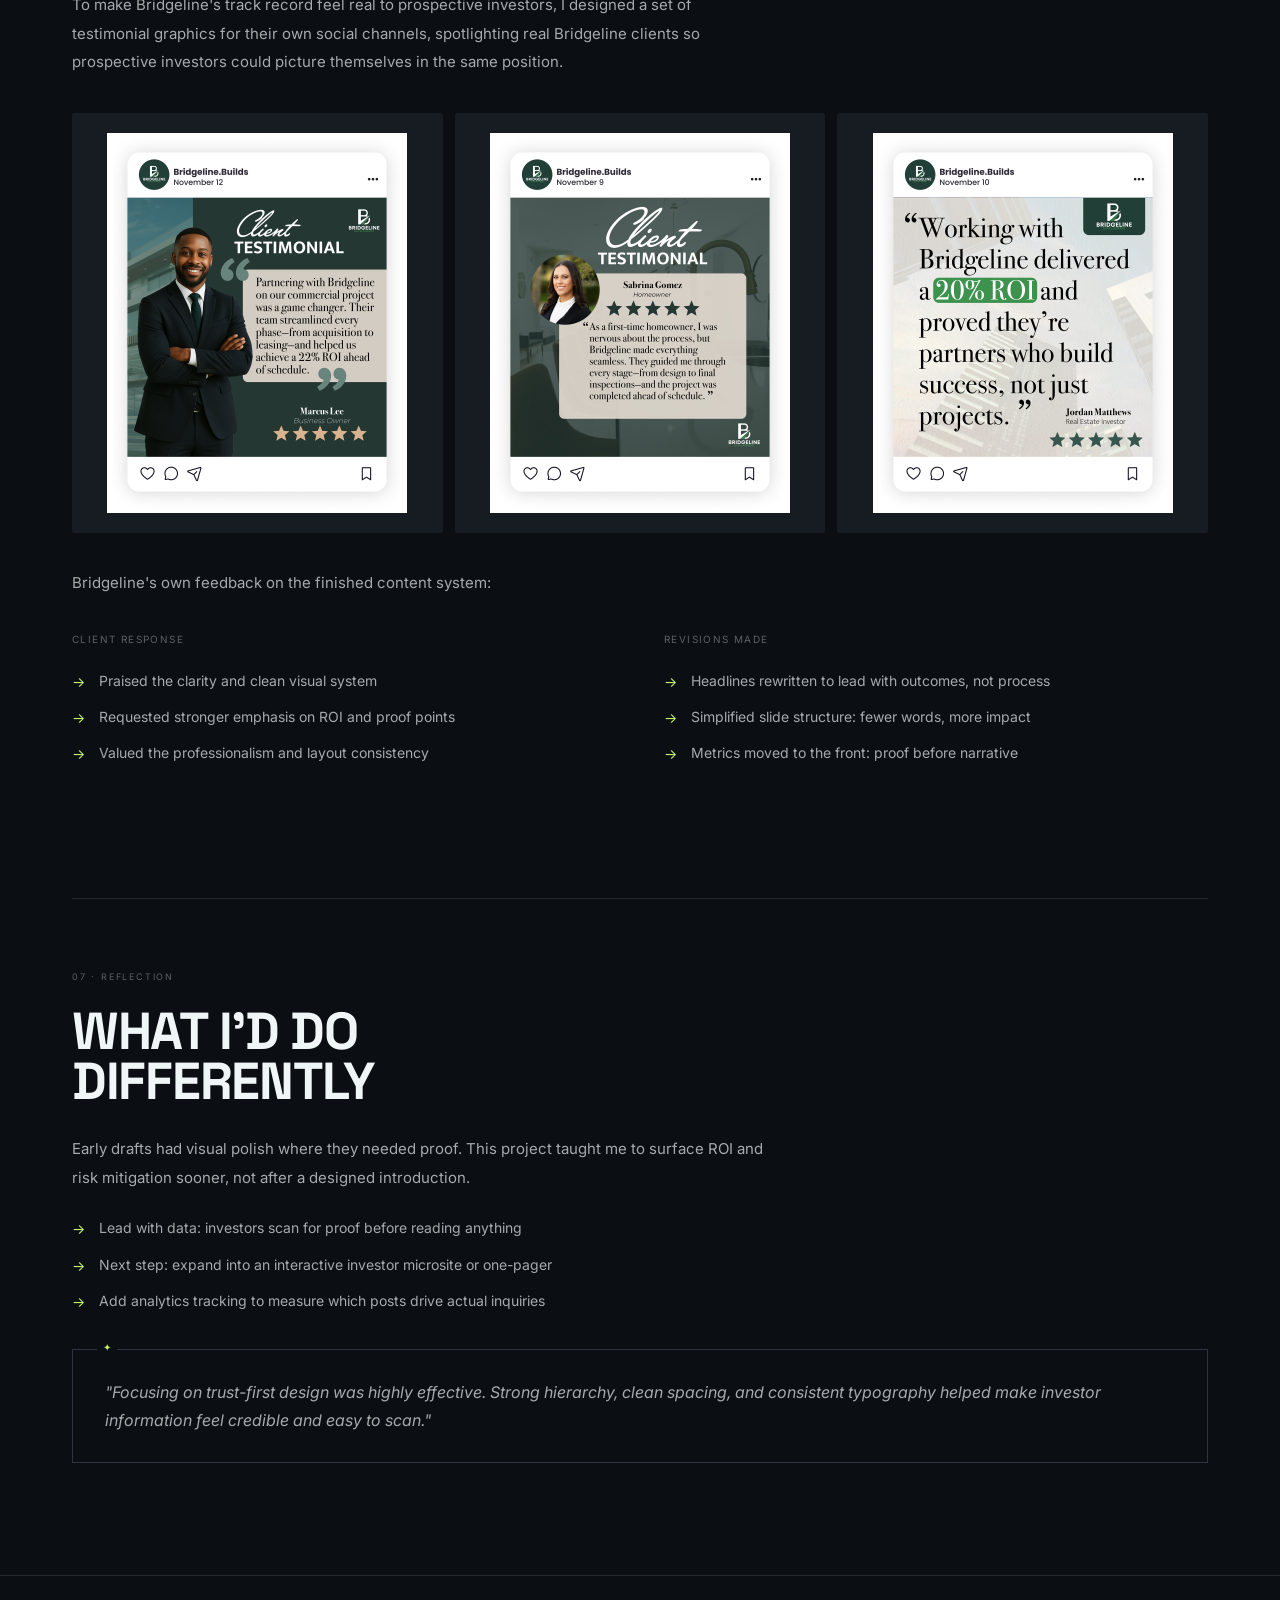
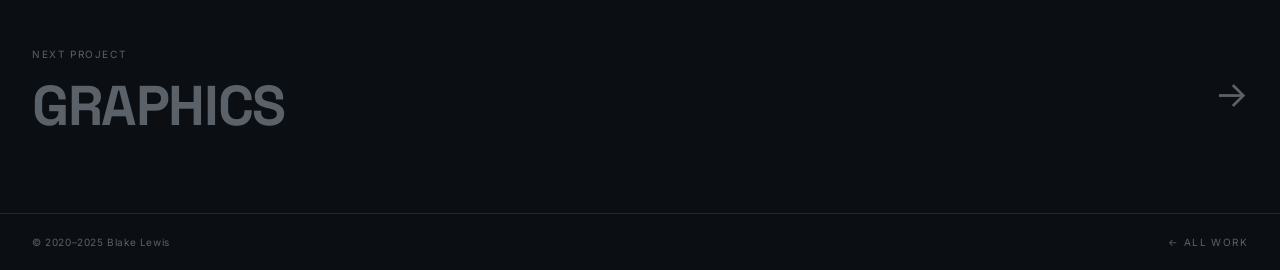
==== commit 3950374a: "Remove all em dashes from site copy Rewrite every "word — word" construction across the entire site " ====
--- a/case-studies/bridgeline.html
+++ b/case-studies/bridgeline.html
@@ -3,7 +3,7 @@
 <head>
   <meta charset="UTF-8">
   <meta name="viewport" content="width=device-width, initial-scale=1.0">
-  <title>Bridgeline Development — Blake Lewis</title>
+  <title>Bridgeline Development · Blake Lewis</title>
   <link rel="preconnect" href="https://fonts.googleapis.com">
   <link rel="preconnect" href="https://fonts.gstatic.com" crossorigin>
   <link href="https://fonts.googleapis.com/css2?family=Inter:ital,wght@0,300;0,400;0,700;0,800;0,900;1,300&family=Space+Grotesk:wght@500;700&display=swap" rel="stylesheet">
@@ -47,12 +47,12 @@
 <div class="cs-body">
 
   <section class="cs-section">
-    <p class="cs-section-label">01 — Overview</p>
+    <p class="cs-section-label">01 · Overview</p>
     <h2 class="cs-h2">Designing Trust Through<br>Visual Storytelling</h2>
     <div class="two-col">
       <div>
-        <p class="cs-text">Bridgeline is a veteran- and woman-owned construction and development firm led by CEO Erica Alexis — The Lady Builder. Strong reputation. Weak digital presence. Investors couldn't quickly assess their experience, scale, or returns from their online content.</p>
-        <p class="cs-text">As Social Strategist on the team, I translated investor-facing research into a visual content system for LinkedIn and Instagram — building credibility through clarity, hierarchy, and proof.</p>
+        <p class="cs-text">Bridgeline is a veteran- and woman-owned construction and development firm led by CEO Erica Alexis, known as The Lady Builder. Strong reputation. Weak digital presence. Investors couldn't quickly assess their experience, scale, or returns from their online content.</p>
+        <p class="cs-text">As Social Strategist on the team, I translated investor-facing research into a visual content system for LinkedIn and Instagram, building credibility through clarity, hierarchy, and proof.</p>
       </div>
       <figure class="cs-figure" style="height:340px;">
         <img src="../images/bridgeline-thumb.jpg" alt="Bridgeline Construction team member on site" style="object-position:center 20%;">
@@ -64,7 +64,7 @@
   </section>
 
   <section class="cs-section">
-    <p class="cs-section-label">02 — Problem</p>
+    <p class="cs-section-label">02 · Problem</p>
     <h2 class="cs-h2">The Gap Between<br>Reputation and Presence</h2>
     <div class="quote-box">
       <p>"In real estate development, investors look for proof of execution, visual clarity, and ROI-driven narratives to determine whether a firm feels investment-ready."</p>
@@ -73,9 +73,9 @@
       <div>
         <p class="two-col-label">The problem</p>
         <ul class="outcomes outcomes-problems">
-          <li class="outcome">Digital presence focused on construction — not development credibility</li>
+          <li class="outcome">Digital presence focused on construction, not development credibility</li>
           <li class="outcome">Investors couldn't quickly assess experience, scale, or returns</li>
-          <li class="outcome">No unified content system — everything looked different</li>
+          <li class="outcome">No unified content system: everything looked different</li>
           <li class="outcome">Strong real-world track record, no visual proof of it online</li>
         </ul>
       </div>
@@ -92,18 +92,18 @@
   </section>
 
   <section class="cs-section">
-    <p class="cs-section-label">03 — Research</p>
+    <p class="cs-section-label">03 · Research</p>
     <h2 class="cs-h2">How Investors<br>Actually Think</h2>
     <div class="process-grid">
       <div class="ps">
         <p class="ps-num">Method 01</p>
         <p class="ps-title">Stakeholder Kickoff</p>
-        <p class="ps-desc">Conducted a kickoff with the project manager and leadership. Discussed proof-point projects — Simply Wholesome, Elderwell Santa Monica, Clippers Stadium, the People Mover Infrastructure project, and the LAX Police Facility — plus priority investor types: acquisition, construction, and bridge financing partners. Key finding: need to show development expertise beyond construction.</p>
+        <p class="ps-desc">Conducted a kickoff with the project manager and leadership. Discussed proof-point projects: Simply Wholesome, Elderwell Santa Monica, Clippers Stadium, the People Mover Infrastructure project, and the LAX Police Facility. Also covered priority investor types: acquisition, construction, and bridge financing partners. Key finding: need to show development expertise beyond construction.</p>
       </div>
       <div class="ps">
         <p class="ps-num">Method 02</p>
         <p class="ps-title">Netnography</p>
-        <p class="ps-desc">Reviewed BiggerPockets forums, Reddit investor threads, public real estate pitch decks, and LinkedIn posts from developers. Key finding: investors judge sponsorship credibility fast — clear metrics over design polish.</p>
+        <p class="ps-desc">Reviewed BiggerPockets forums, Reddit investor threads, public real estate pitch decks, and LinkedIn posts from developers. Key finding: investors judge sponsorship credibility fast: clear metrics over design polish.</p>
       </div>
       <div class="ps">
         <p class="ps-num">Method 03</p>
@@ -112,14 +112,14 @@
       </div>
     </div>
     <div class="quote-box">
-      <p>"Institutional pitch decks use clean, modular layouts anchored by market data. Risk mitigation, track record, and financial clarity come first — not last."</p>
-    </div>
-  </section>
-
-  <section class="cs-section">
-    <p class="cs-section-label">04 — My Role</p>
+      <p>"Institutional pitch decks use clean, modular layouts anchored by market data. Risk mitigation, track record, and financial clarity come first, not last."</p>
+    </div>
+  </section>
+
+  <section class="cs-section">
+    <p class="cs-section-label">04 · My Role</p>
     <h2 class="cs-h2">Social Strategist +<br>Visual Designer</h2>
-    <p class="cs-text">The brief: how could Bridgeline showcase trust, professionalism, and leadership through design assets that spotlight its services while elevating CEO Erica Alexis's personal brand, "The Lady Builder" — across digital, social, and physical/print deliverables. I focused my execution on the social system.</p>
+    <p class="cs-text">The brief: how could Bridgeline showcase trust, professionalism, and leadership through design assets that spotlight its services while elevating CEO Erica Alexis's personal brand, "The Lady Builder," across digital, social, and physical/print deliverables. I focused my execution on the social system.</p>
     <div class="two-col" style="margin-top:32px;">
       <div>
         <p class="two-col-label">Responsibilities</p>
@@ -144,7 +144,7 @@
   </section>
 
   <section class="cs-section">
-    <p class="cs-section-label">05 — Visual Content System</p>
+    <p class="cs-section-label">05 · Visual Content System</p>
     <h2 class="cs-h2">The Trust<br>Funnel</h2>
     <p class="cs-text">The solution was a modular visual content system designed to move investors through four stages. Every asset built to be scalable for future deals.</p>
     <div class="process-grid" style="margin-top:32px;">
@@ -189,22 +189,22 @@
   </section>
 
   <section class="cs-section">
-    <p class="cs-section-label">06 — Social Proof Deliverables</p>
+    <p class="cs-section-label">06 · Social Proof Deliverables</p>
     <h2 class="cs-h2">Designing Investor<br>Trust Signals</h2>
-    <p class="cs-text">To make Bridgeline's track record feel real to prospective investors, I designed a set of testimonial graphics for their own social channels — spotlighting real Bridgeline clients so prospective investors could picture themselves in the same position.</p>
+    <p class="cs-text">To make Bridgeline's track record feel real to prospective investors, I designed a set of testimonial graphics for their own social channels, spotlighting real Bridgeline clients so prospective investors could picture themselves in the same position.</p>
     <div class="cs-gallery cs-gallery-3 cs-gallery-matched">
       <figure class="cs-figure cs-figure-contain">
         <img src="../images/case-studies/bridgeline/testimonial.jpg" alt="Bridgeline social testimonial graphic featuring client Marcus Lee, Business Owner">
-        <figcaption class="cs-figure-caption">Testimonial asset — Marcus Lee, Business Owner</figcaption>
+        <figcaption class="cs-figure-caption">Testimonial asset · Marcus Lee, Business Owner</figcaption>
       </figure>
       <figure class="cs-figure cs-figure-contain">
         <img src="../images/case-studies/bridgeline/testimonial-02.jpg" alt="Bridgeline social testimonial graphic featuring client Sabrina Gomez, Homeowner"
              onerror="this.outerHTML='&lt;div class=&quot;img-placeholder-card&quot;&gt;Add image:&lt;br&gt;images/case-studies/bridgeline/testimonial-02.jpg&lt;/div&gt;'">
-        <figcaption class="cs-figure-caption">Testimonial asset — Sabrina Gomez, Homeowner</figcaption>
+        <figcaption class="cs-figure-caption">Testimonial asset · Sabrina Gomez, Homeowner</figcaption>
       </figure>
       <figure class="cs-figure cs-figure-contain">
         <img src="../images/case-studies/bridgeline/testimonial-03.jpg" alt="Bridgeline social testimonial graphic featuring client Jordan Matthews, Real Estate Investor">
-        <figcaption class="cs-figure-caption">Testimonial asset — Jordan Matthews, Real Estate Investor</figcaption>
+        <figcaption class="cs-figure-caption">Testimonial asset · Jordan Matthews, Real Estate Investor</figcaption>
       </figure>
     </div>
     <p class="cs-text" style="margin-top:28px;">Bridgeline's own feedback on the finished content system:</p>
@@ -221,19 +221,19 @@
         <p class="two-col-label">Revisions made</p>
         <ul class="outcomes">
           <li class="outcome">Headlines rewritten to lead with outcomes, not process</li>
-          <li class="outcome">Simplified slide structure — fewer words, more impact</li>
-          <li class="outcome">Metrics moved to the front — proof before narrative</li>
-        </ul>
-      </div>
-    </div>
-  </section>
-
-  <section class="cs-section">
-    <p class="cs-section-label">07 — Reflection</p>
+          <li class="outcome">Simplified slide structure: fewer words, more impact</li>
+          <li class="outcome">Metrics moved to the front: proof before narrative</li>
+        </ul>
+      </div>
+    </div>
+  </section>
+
+  <section class="cs-section">
+    <p class="cs-section-label">07 · Reflection</p>
     <h2 class="cs-h2">What I'd Do<br>Differently</h2>
-    <p class="cs-text">Early drafts had visual polish where they needed proof. This project taught me to surface ROI and risk mitigation sooner — not after a designed introduction.</p>
+    <p class="cs-text">Early drafts had visual polish where they needed proof. This project taught me to surface ROI and risk mitigation sooner, not after a designed introduction.</p>
     <ul class="outcomes" style="margin-top:24px;">
-      <li class="outcome">Lead with data — investors scan for proof before reading anything</li>
+      <li class="outcome">Lead with data: investors scan for proof before reading anything</li>
       <li class="outcome">Next step: expand into an interactive investor microsite or one-pager</li>
       <li class="outcome">Add analytics tracking to measure which posts drive actual inquiries</li>
     </ul>
